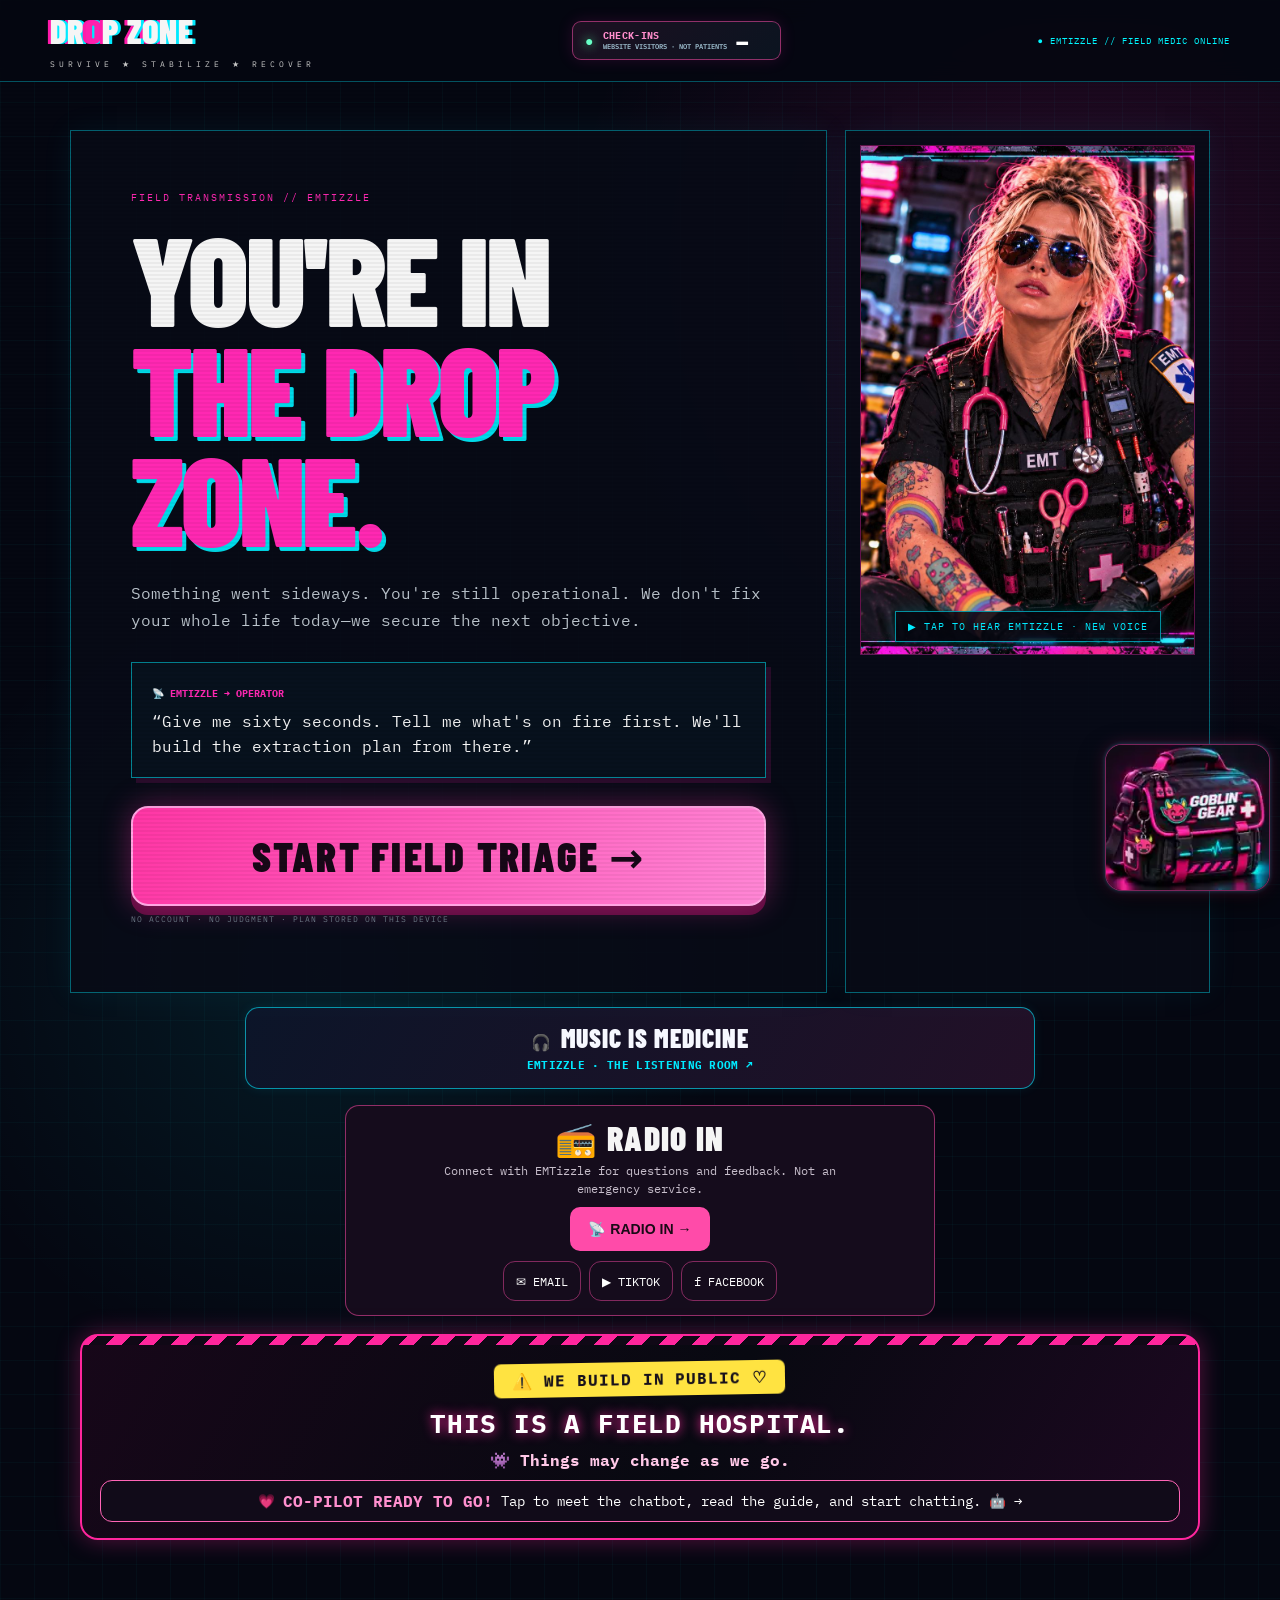
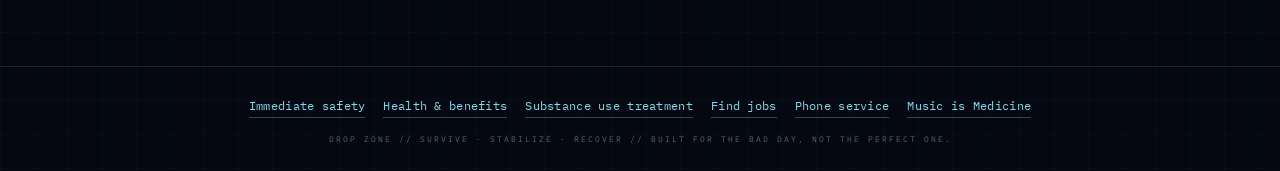
==== index.html @ 6838b9b0 "Add direct substance use treatment path to Field Triage and footer" ====
<!doctype html><html lang="en"><head><meta charset="UTF-8"><meta name="viewport" content="width=device-width,initial-scale=1"><meta name="theme-color" content="#050711"><link rel="canonical" href="https://emtizzleai.github.io/drop-zone/"><meta name="description" content="Drop Zone by EMTizzle AI — free field triage and practical help for safety, shelter, food, jobs, phone service, and recovery. Start with one next step."><title>DROP ZONE // EMTizzle AI — Free Field Triage & Resource Guide</title><meta property="og:type" content="website"><meta property="og:title" content="Drop Zone // EMTizzle AI"><meta property="og:description" content="Survive. Stabilize. Recover. Free field triage and practical tools for real-life needs."><meta property="og:url" content="https://emtizzleai.github.io/drop-zone/"><meta property="og:image" content="https://emtizzleai.github.io/drop-zone/emtizzle-home.jpg"><meta name="twitter:card" content="summary_large_image"><link rel="stylesheet" href="style.css?v=goblin-gear-3d-20261109"><link rel="stylesheet" href="scene.css?v=scene-actions-20261109"><link rel="stylesheet" href="coach.css?v=homepage-coach-guide-20261107"><style>.amb-box{margin:18px 0;padding:16px;border:2px solid #ff6a9c;border-radius:20px;background:#36152a}.amb-box button{width:100%;border:0;border-radius:15px;padding:16px;background:#ff4ba9;color:#250c1b;font:900 1.35rem system-ui;cursor:pointer}.amb-box .amb-emoji{display:block;font-size:3rem}.amb-box small{display:block;font-size:.75rem}.amb-box p{font-size:.85rem}.amb-dialog{width:min(94vw,500px);border:2px solid #ff4ba9;border-radius:20px;padding:24px;background:#170e20;color:#fff}.amb-dialog::backdrop{background:#000c}.amb-dialog a{display:block;background:#ff4ba9;color:#210a17;padding:18px;text-align:center;border-radius:14px;font-weight:900;text-decoration:none;font-size:1.25rem;margin:15px 0}.amb-dialog button{background:#33213d;color:white;border:1px solid #8c6687;border-radius:12px;padding:12px;margin:5px;cursor:pointer}.amb-big{font-size:4rem;text-align:center}.home-contact{margin:22px auto;padding:20px;border:1px solid #ff4ba988;border-radius:18px;background:#1d1025;text-align:center}.home-contact button{background:#ff4ba9;color:#190a16;border:0;border-radius:12px;padding:14px 24px;font-weight:900;cursor:pointer}.home-social{display:flex;gap:10px;justify-content:center;flex-wrap:wrap;margin-top:14px}.home-social a{color:#fff;border:1px solid #ff4ba977;border-radius:12px;padding:10px;text-decoration:none}</style><style>.build-banner{position:relative;max-width:1120px;margin:18px auto 26px;padding:16px 18px;text-align:center;border:2px solid #ff269d;border-radius:18px;background:repeating-linear-gradient(135deg,#ff269d 0 11px,#100816 11px 23px) top/100% 9px no-repeat,linear-gradient(120deg,#170719,#080911 55%,#1d0821);box-shadow:0 0 24px #ff269d55;color:#fff;overflow:hidden}.build-banner-warning{display:inline-block;background:#ffe341;color:#16101b;padding:7px 18px;border-radius:7px;font-weight:950;letter-spacing:.06em;transform:rotate(-1deg);margin:10px 0}.build-banner>strong{display:block;font-size:clamp(1rem,3.5vw,1.65rem);letter-spacing:.03em;text-shadow:0 0 12px #ff269d}.build-banner>p{margin:10px 0;color:#ffc8e7;font-weight:700}.build-banner-ready{display:flex;gap:8px;align-items:center;justify-content:center;flex-wrap:wrap;border:1px solid #ff65b6;border-radius:12px;padding:10px;background:#110b19}.build-banner-ready b{color:#ff8fce}.build-banner-ready span{font-size:.85rem;color:#fff}.build-banner-ready{width:100%;color:#fff;font:inherit;cursor:pointer;transition:background .2s ease,box-shadow .2s ease}.build-banner-ready:hover{background:#23122a;box-shadow:0 0 18px #ff28b23b}.build-banner-ready:focus-visible{outline:3px solid #00eaff;outline-offset:4px}@media(max-width:600px){.build-banner{margin:10px 12px 20px;padding:13px 10px}.build-banner-ready{flex-direction:column}}</style><style>
/* Frontline hierarchy: make START FIELD TRIAGE primary; keep RADIO IN secondary. */
#home .triage-launch{
 display:block;width:100%;min-height:100px;padding:24px 26px;
 background:linear-gradient(110deg,#ff36a5 0%,#ff62c0 57%,#ff86d5 100%);
 color:#180817;border:2px solid #ffa5e2;border-radius:17px;
 box-shadow:0 0 30px #ff32a95c,0 9px 0 #580b3b;
 font:900 clamp(1.8rem,4vw,2.55rem)/1.1 'Barlow Condensed',system-ui,sans-serif;
 letter-spacing:.055em;text-align:center;cursor:pointer;
}
#home .triage-launch:hover{background:#ff8ed7;color:#180817;box-shadow:0 0 37px #ff32a98a,0 9px 0 #580b3b}
#home .triage-launch:focus-visible{outline:3px solid #00eaff;outline-offset:4px}
#home .home-contact{
 width:min(100%,590px);margin:16px auto;padding:14px 18px;
 border-radius:14px;background:#150c1c;box-shadow:none;
}
#home .home-contact h2{
 font:900 clamp(1.55rem,3.5vw,2.1rem)/1.05 'Barlow Condensed',system-ui,sans-serif;
 letter-spacing:.04em;margin:0 0 7px;
}
#home .home-contact p{font-size:.78rem;line-height:1.4;margin:4px auto 10px;max-width:430px;color:#c7becb}
#home .home-contact button{min-height:44px;padding:9px 18px;border-radius:10px;font-size:.88rem}
#home .home-social{gap:8px;margin-top:10px}
#home .home-social a{display:inline-flex;align-items:center;justify-content:center;min-height:40px;padding:7px 12px;font-size:.72rem}
@media(max-width:600px){
 #home .triage-launch{min-height:94px;padding:22px 12px;font-size:clamp(1.8rem,7vw,2.4rem)}
 #home .home-contact{padding:12px;margin:13px auto}
 #home .home-contact h2{font-size:1.8rem}
 #home .home-social a{padding:7px 9px;font-size:.68rem}
}
</style><style>
/* Secondary emergency action at bottom of operator status (third screen).
   Compact but accessible; alert animation disabled for reduced motion. */
#status .triage-emergency{max-width:445px;margin:30px 0 8px auto;padding:12px 13px;border:1px solid #f2688980;border-radius:13px;background:linear-gradient(130deg,#23111e,#0b1321);box-shadow:0 0 13px #ff456916}
#status .triage-ambulance{display:flex;align-items:center;gap:11px;width:100%;min-height:64px;padding:11px 13px;border:1px solid #f8709a88;border-radius:10px;background:#180b16;color:white;text-align:left;cursor:pointer}
#status .triage-ambulance:hover{border-color:#ff7d9c;background:#321522}
#status .triage-ambulance:focus-visible{outline:3px solid #00eaff;outline-offset:4px}
#status .triage-ambulance-icon{font-size:2.3rem;line-height:1;flex:0 0 auto}
#status .triage-ambulance-copy{flex:1;min-width:0}
#status .triage-ambulance-copy strong{display:block;font:900 1.35rem/1 'Barlow Condensed',system-ui,sans-serif;letter-spacing:.03em}
#status .triage-ambulance-copy small{display:block;margin-top:6px;color:#ffb4cb;font:600 .63rem/1.25 'IBM Plex Mono',monospace}
#status .triage-beacon{display:block;flex:0 0 auto;font-size:1.45rem;transform-origin:50% 65%;animation:triageBeaconSpin 2.4s ease-in-out infinite}
@keyframes triageBeaconSpin{0%,100%{transform:rotate(-13deg);filter:brightness(.65)}45%,55%{transform:rotate(13deg);filter:brightness(1.45) drop-shadow(0 0 7px #ff3155)}}
#status .triage-emergency p{margin:8px 3px 0;color:#b9bdc7;font-size:.64rem;line-height:1.5}
@media(max-width:620px){#status .triage-emergency{margin:26px auto 0;max-width:100%}}
@media(prefers-reduced-motion:reduce){#status .triage-beacon{animation:none}}
</style><style>
/* Listening room is an optional supporting resource, not a replacement for urgent triage. */
.music-entry{margin:14px auto;max-width:790px}
.music-entry a{display:block;padding:14px 20px;border:1px solid #00eaff99;border-radius:14px;background:linear-gradient(120deg,#0c1529,#221027);color:#f6f8ff;text-align:center;text-decoration:none;box-shadow:0 0 12px #00eaff15;transition:border-color .2s,background .2s}
.music-entry a:hover{border-color:#ff46ac;background:#281333}
.music-entry a:focus-visible{outline:3px solid #caff82;outline-offset:4px}
.music-entry strong{font:900 clamp(1.2rem,4vw,1.6rem) 'Barlow Condensed',system-ui,sans-serif;letter-spacing:.04em}
.music-entry small{display:block;color:#00eaff;font:700 .66rem/1.5 'IBM Plex Mono',monospace;letter-spacing:.03em;margin-top:5px}
@media(prefers-reduced-motion:reduce){.music-entry a{transition:none}}
</style><style>
/* Compact need selectors live alongside the existing status slider and mobility chips. */
#status .status-needs{margin:20px 0 18px;padding:14px 16px 12px;border:1px solid #244c58;border-radius:12px;background:#0a1420}
#status .status-needs .label{margin:0 0 12px}
#status .status-needs .chips button{min-height:46px}
#status .status-needs .chips button.on,#status .status-needs .chips button[aria-pressed="true"]{border-color:#ff48ad;color:#ff9bd6;background:#291227;box-shadow:0 0 14px #ff48ad3b}
#status .status-needs-note{margin:10px 0 0;color:#a4b5be;font-size:.72rem;line-height:1.5}
</style><style>
/* Field triage: one visual system per category. Priorities share pink outlines,
   direct resource shortcuts share cyan outlines. Transport is on Operator Status. */
#triage .priority{display:grid;grid-template-columns:repeat(3,minmax(0,1fr));gap:12px;margin:24px 0 28px}
#triage .priority button{
  display:flex;flex-direction:column;align-items:center;justify-content:center;
  min-width:0;min-height:152px;padding:19px 14px;
  border:2px solid #ff62b6;border-radius:16px;background:#100e1e;color:white;
  box-shadow:0 0 12px #ff38ad18;transition:background .2s,border-color .2s;
}
#triage .priority button:hover{background:#241328;border-color:#ff9ad4}
#triage .priority button>b{font:900 clamp(1.3rem,2.7vw,1.65rem)/1.1 'Barlow Condensed',system-ui,sans-serif;margin:11px 0 7px}
#triage .priority button>span{font-size:1.7rem}
#triage .priority button>small{font:700 .67rem/1.5 'IBM Plex Mono',monospace;color:#b9cbd5}
#triage .priority .red b{color:#ff859b}
#triage .priority .yellow b{color:#ffe18a}
#triage .priority .green b{color:#a0ffc3}
#triage .triage-section-label{
  margin:25px 0 14px;font:900 1.3rem/1.3 'Barlow Condensed',system-ui,sans-serif;
  color:#00eaff;letter-spacing:.08em;text-transform:uppercase;
}
#triage .triage-resources{display:grid;grid-template-columns:repeat(2,minmax(0,1fr));gap:12px}
#triage .triage-resource{
  display:flex;flex-direction:column;align-items:center;justify-content:center;
  width:100%;min-width:0;min-height:138px;margin:0;padding:17px 13px;
  border:2px solid #00eaff;border-radius:16px;background:linear-gradient(135deg,#081421,#171123);
  color:#f8faff;text-align:center;text-decoration:none;cursor:pointer;
  box-shadow:0 0 12px #00eaff18;transition:background .2s,border-color .2s;
}
#triage .triage-resource:hover{background:#13283a;border-color:#8cfaff}
#triage .triage-resource .resource-icon{font-size:1.75rem;line-height:1.4}
#triage .triage-resource strong{
  display:block;margin:9px 0 4px;font:900 clamp(1.3rem,3vw,1.65rem)/1.1 'Barlow Condensed',system-ui,sans-serif;
}
#triage .triage-resource small{
  display:block;max-width:100%;font:700 .67rem/1.5 'IBM Plex Mono',monospace;
  color:#78effc;overflow-wrap:anywhere;
}
#triage .priority button:focus-visible,#triage .triage-resource:focus-visible{
  outline:3px solid #caff82;outline-offset:4px;
}
@media(max-width:780px){
  #triage .priority{grid-template-columns:1fr;gap:11px}
  #triage .priority button{min-height:108px;padding:17px 14px}
  #triage .triage-resources{grid-template-columns:1fr;gap:11px}
  #triage .triage-resource{min-height:110px;padding:15px 13px}
}
@media(prefers-reduced-motion:reduce){
  #triage .priority button,#triage .triage-resource{transition:none}
}
</style><style>
/* Quiet, visible crawlable resource links below the main experience. */
.dz-footer-resources{display:flex;justify-content:center;flex-wrap:wrap;gap:8px 18px;margin:0 auto 16px;max-width:850px;font-size:.72rem;letter-spacing:.025em}
.dz-footer-resources a{color:#81dce9;text-decoration:none;border-bottom:1px solid #81dce94d;padding:4px 0}
.dz-footer-resources a:hover{color:#ffc1e7;border-color:#ff5eb5}
.dz-footer-resources a:focus-visible{outline:2px solid #ff8bcc;outline-offset:3px}
</style></head><body><header><div class="brand"><b>DR<span>O</span>P ZONE</b><small>SURVIVE ★ STABILIZE ★ RECOVER</small></div><div class="dz-patient-ticker" id="dzPatientTicker" aria-label="Website visitor check-ins, not actual medical patients" title="Approximate unique browsers visiting Drop Zone since November 7, 2026. This is website traffic, not medical patient information."><span class="dz-patient-ticker-dot" aria-hidden="true">●</span><span class="dz-patient-ticker-caption">CHECK-INS <small>WEBSITE VISITORS · NOT PATIENTS</small></span><output id="dzPatientCount" aria-live="polite">—</output></div><div class="signal">● EMTIZZLE // FIELD MEDIC ONLINE</div></header><div id="scenePopup" class="scene-popup hidden" role="dialog" aria-modal="true" aria-label="EMTizzle on scene">
  <div class="scene-static"></div>
  <div class="scene-media">
    <img src="emtizzle-on-scene.jpg" alt="EMTizzle on scene. Choose Give Me a Mission for guided field triage or Surprise Me for one gentle next step.">
    <button class="scene-hotspot scene-action-mission" type="button" onclick="startSceneTriage()" aria-label="Give me a mission: start Field Triage" title="Start Field Triage"></button>
    <button class="scene-hotspot scene-action-surprise" type="button" onclick="openSceneSurprise()" aria-label="Surprise me: get a small optional mission" title="Get a small mission"></button>
    <button class="scene-close" type="button" onclick="closeScene()" aria-label="Close EMTizzle on scene" title="Close"></button>
  </div>
  <div class="scene-mobile-actions">
    <button type="button" onclick="startSceneTriage()">💗 GIVE ME A MISSION →</button>
    <button type="button" onclick="openSceneSurprise()">🎲 SURPRISE ME →</button>
  </div>
  <div class="scene-scan"></div>
</div>
<dialog id="sceneMissionDialog" class="scene-mission-dialog" aria-labelledby="sceneMissionTitle">
  <button class="scene-mission-close" type="button" onclick="closeSceneMission()" aria-label="Close surprise mission">×</button>
  <p class="scene-mission-kicker">📡 EMTIZZLE // ONE SMALL FIELD MISSION</p>
  <h2 id="sceneMissionTitle">ONE NEXT MOVE. YOU'VE GOT THIS.</h2>
  <p id="sceneMissionText" class="scene-mission-text" role="status" aria-live="polite"></p>
  <div class="scene-mission-buttons">
    <button type="button" onclick="rollSceneMission()">🎲 ANOTHER</button>
    <button type="button" onclick="startSceneTriage()">🚑 BUILD MY FIELD PLAN →</button>
  </div>
  <p class="scene-mission-note">These are optional little resets, not medical advice. For urgent help, start Field Triage.</p>
</dialog><main><section id="home"><div class="hero"><div class="console"><p class="tag">FIELD TRANSMISSION // EMTIZZLE</p><h1 class="drop-trigger" onclick="openScene()" title="EMTizzle on scene">YOU'RE IN<br><i>THE DROP ZONE.</i></h1><p class="lead">Something went sideways. You're still operational. We don't fix your whole life today—we secure the next objective.</p><aside><b>📡 EMTIZZLE → OPERATOR</b><p>“Give me sixty seconds. Tell me what's on fire first. We'll build the extraction plan from there.”</p></aside><button class="go triage-launch" onclick="show('triage')">START FIELD TRIAGE →</button><p class="micro">NO ACCOUNT · NO JUDGMENT · PLAN STORED ON THIS DEVICE</p></div><div class="mediccard"><div class="portrait"><img src="emtizzle-home.jpg" alt="EMTizzle field medic" style="width:100%;height:100%;object-fit:cover;object-position:center;display:block;border-radius:inherit"><button type="button" class="portrait-tap" onclick="emtizzleGreeting()" aria-label="Hear EMTizzle welcome you"><span>▶ TAP TO HEAR EMTIZZLE · NEW VOICE</span></button></div><p id="emtizzleGreetingCaption" class="voice-caption" role="status" aria-live="polite" hidden></p></div></div><div class="music-entry"><a href="music.html" aria-label="Music is Medicine, EMTizzle listening room"><span aria-hidden="true">🎧</span> <strong>MUSIC IS MEDICINE</strong> <small>EMTIZZLE · THE LISTENING ROOM ↗</small></a></div><div class="home-contact"><h2>📻 RADIO IN</h2><p>Connect with EMTizzle for questions and feedback. Not an emergency service.</p><button type="button" onclick="medic()">📡 RADIO IN →</button><div class="home-social"><a href="mailto:emtizzle@proton.me">✉ EMAIL</a><a href="https://www.tiktok.com/@emtizzle" target="_blank" rel="noopener noreferrer">▶ TIKTOK</a><a href="https://www.facebook.com/share/1cUGsjaLsc/" target="_blank" rel="noopener noreferrer" aria-label="Glitchbot Magazine HQ on Facebook">f FACEBOOK</a></div></div><div class="build-banner" role="note" aria-label="Drop Zone live build notice"><div class="build-banner-warning">⚠️ WE BUILD IN PUBLIC ♡</div><strong>THIS IS A FIELD HOSPITAL.</strong><p>👾 Things may change as we go.</p><button id="dzCoachReady" class="build-banner-ready" type="button" aria-haspopup="dialog" aria-controls="dzLlmWelcome" aria-label="Meet the co-pilot and learn how to chat"><span aria-hidden="true">💗</span><b>CO-PILOT READY TO GO!</b><span>Tap to meet the chatbot, read the guide, and start chatting. 🤖 →</span></button></div></section><section id="triage" class="hidden">
  <button class="back" onclick="show('home')">← HOME</button>
  <p class="tag">TRIAGE // WHAT DO YOU NEED RIGHT NOW?</p>
  <h2>PICK THE FIRST FIRE.</h2>
  <div class="priority" aria-label="Main triage paths">
    <button class="red" type="button" onclick="window.location.href='safety.html'">
      <span aria-hidden="true">⚠</span><b>I'M NOT SAFE</b><small>IMMEDIATE HELP</small>
    </button>
    <button class="yellow" type="button" onclick="window.location.href='stabilization.html'">
      <span aria-hidden="true">✚</span><b>I NEED STABILIZATION</b><small>HEALTH / BENEFITS / FOOD / CARE</small>
    </button>
    <button class="green" type="button" onclick="pick('money')">
      <span aria-hidden="true">⌂</span><b>I WANT RECOVERY</b><small>HOUSING / INCOME</small>
    </button>
  </div>
  <h3 class="triage-section-label">OR GO STRAIGHT TO A RESOURCE</h3>
  <div class="triage-resources" aria-label="Direct help and resources">
    <button class="triage-resource" type="button" onclick="window.location.href='job-goblin.html?v=87779f8'" aria-label="I need a job. Open Job Goblin">
      <span class="resource-icon" aria-hidden="true">👹💼</span><strong>I NEED A JOB</strong><small>JOB GOBLIN · OPPORTUNITY RADAR ↗</small>
    </button>
    <button class="triage-resource" type="button" onclick="openHousingHelp()">
      <span class="resource-icon" aria-hidden="true">🏠</span><strong>HELP, I'M HOMELESS</strong><small>SHOWERS · LAUNDRY · HOUSING HELP ↗</small>
    </button>
    <button class="triage-resource" type="button" onclick="window.location.href='phone.html'" aria-label="I need a phone. Open free or low-cost phone service guide">
      <span class="resource-icon" aria-hidden="true">📱</span><strong>I NEED A PHONE</strong><small>FREE OR LOW-COST SERVICE · LIFELINE ↗</small>
    </button>
    <a class="triage-resource" href="substance-use.html" aria-label="I need substance use treatment or services: methadone, outpatient, detox, or addiction care">
      <span class="resource-icon" aria-hidden="true">💊</span><strong>I NEED TREATMENT</strong><small>SUBSTANCE USE · METHADONE · OUTPATIENT ↗</small>
    </a>
    <a class="triage-resource" href="music.html" aria-label="Music is Medicine. Open the EM Tizzles listening room">
      <span class="resource-icon" aria-hidden="true">🎧</span><strong>MUSIC IS MEDICINE</strong><small>EMTIZZLE · THE LISTENING ROOM ↗</small>
    </a>
  </div>
</section><section id="status" class="hidden"><button class="back" onclick="show('triage')">← CHANGE SITUATION</button><p class="tag">OPERATOR STATUS // BUILD THE PICTURE</p><h2>WHAT DO WE HAVE?</h2><label>CASH RUNWAY <strong>$<output id="cashOut">0</output></strong><input id="cash" type="range" min="0" max="1000" step="10" value="0" oninput="cashOut.value=value"></label><div class="status-needs" aria-label="Select immediate needs">
  <p class="label">WHAT NEEDS ATTENTION FIRST?</p>
  <div class="chips">
    <button type="button" data-status-need="sleep" aria-pressed="false" onclick="setStatusNeed('sleep')">🌙 SHELTER TONIGHT</button>
    <button type="button" data-status-need="food" aria-pressed="false" onclick="setStatusNeed('food')">🥫 FOOD + ESSENTIALS</button>
  </div>
  <p class="status-needs-note">Choose one to focus your mission plan. Car and bike are already covered in Mobility below.</p>
</div><p class="label">MOBILITY</p><div class="chips"><button onclick="toggle(this);if(this.classList.contains('on'))setStatusNeed('car')" aria-label="Car mobility; selecting also focuses the mission plan on car mode">🚗 CAR</button><button onclick="toggle(this);if(this.classList.contains('on'))setStatusNeed('bike')" aria-label="Bike mobility; selecting also focuses the mission plan on bike mode">🚲 BIKE</button><button onclick="toggle(this)">🚌 TRANSIT</button><button onclick="toggle(this)">🥾 ON FOOT</button></div><p class="status-needs-note">Choosing CAR or BIKE can also focus your mission plan on protecting that transportation.</p><p class="label">PROTECT THIS INFRASTRUCTURE</p><div class="chips"><button onclick="toggle(this)">🐾 PETS</button><button onclick="toggle(this)">👶 KIDS</button><button onclick="toggle(this)">💊 MEDICATION</button><button onclick="toggle(this)">📱 PHONE POWER</button></div><button class="manifestlink" onclick="show('manifest');renderGear()">▣ OPEN GEAR MANIFEST →</button><button class="go" onclick="build()">GENERATE MISSIONS →</button><div class="triage-emergency" aria-label="Emergency medical services">
  <button type="button" class="triage-ambulance" onclick="openAmbulance()" aria-haspopup="dialog" aria-controls="ambDialog" aria-label="Call an ambulance: open U.S. 911 information">
    <span class="triage-ambulance-icon" aria-hidden="true">🚑</span>
    <span class="triage-ambulance-copy"><strong>CALL AN AMBULANCE</strong><small>MEDICAL EMERGENCY · U.S. 911</small></span>
    <span class="triage-beacon" aria-hidden="true">🚨</span>
  </button>
  <p>Emergency? Open the 911 call option. Drop Zone cannot dispatch EMS.</p>
</div></section><section id="manifest" class="hidden"><button class="back" onclick="show('status')">← OPERATOR STATUS</button><p class="tag">GEAR MANIFEST // KNOW WHAT YOU HAVE</p><h2>YOUR STUFF IS INFRASTRUCTURE.</h2><p class="lead">Keep a simple record of what you already have, where it is, and what needs attention. Stored only on this device.</p><div class="gearform"><select id="gearCat"><option>ESSENTIALS</option><option>MOBILITY</option><option>WORK / TECH</option><option>PERSONAL</option></select><input id="gearName" placeholder="ITEM — e.g. laptop, ID, sleeping bag"><select id="gearState"><option>WITH ME</option><option>STORED</option><option>MISSING</option><option>NEED</option></select><input id="gearLoc" placeholder="LOCATION / NOTE — optional"><button onclick="addGear()">+ ADD TO MANIFEST</button></div><div id="gearList"></div><button class="back wide" onclick="show('status')">← BACK TO STATUS</button></section><section id="missions" class="hidden"><div class="missionhead"><div><p class="tag">LIVE FIELD PLAN // OPERATOR ACTIVE</p><h2>STABILIZE THE ZONE.</h2></div><button class="callmedic" onclick="medic()">✚ CALL THE MEDIC ›</button></div><div class="statusbar"><div><small>OPERATOR STATUS</small><b id="state">CRISIS → STABILIZING</b></div><div><small>CASH RUNWAY</small><b id="cashStat">$0</b></div><div><small>SIGNAL</small><b>LIVE ●</b></div></div><aside id="tx"><b>📡 EMTIZZLE → OPERATOR</b><p>First mission only. Finish it. Then we move.</p></aside><div id="list"></div><blockquote><span>FIELD NOTE // SOMEONE MADE IT OUT</span><p>“I only needed a safe plan for Tuesday. Once Tuesday stopped being an emergency, I could work on Wednesday.”</p><b>— ANONYMOUS OPERATOR</b></blockquote><button class="back wide" onclick="show('triage')">SITUATION CHANGED? RE-TRIAGE</button></section></main><dialog id="housingHelpDialog" class="housing-dialog" aria-labelledby="housingHelpTitle"><button class="housing-close" type="button" onclick="this.closest('dialog').close()" aria-label="Close">✕</button><p class="housing-kicker">📡 FIELD TRANSMISSION // EMTIZZLE</p><h2 id="housingHelpTitle">🏠 HELP, I'M HOMELESS.</h2><p class="housing-story"><strong>I've been there.</strong> I've experienced housing insecurity myself. I know how exhausting it can be to find a safe place to sleep, a shower, clean clothes, and the energy to keep going. I'm an EMT, and I built this guide because finding basic help shouldn't require navigating a hundred websites. You deserve practical options, without judgment. <em>— EMTizzle</em></p><p>START HERE // Pick one need. You don't have to solve everything today.</p><div class="housing-actions"><a href="tel:211">📞 CALL 211</a><a href="https://www.211.org/" target="_blank" rel="noopener noreferrer">🌎 FIND HELP IN YOUR AREA ↗</a></div><h3>🚿 SHOWERS + 🧺 LAUNDRY // FREMONT & BAY AREA</h3><p class="housing-small">Starter guide for Fremont and Alameda County, not an automatic location search. Hours and eligibility may change. Call before traveling.</p><div class="housing-resource"><b>🚿 BACS South County Wellness Center</b><p>40963 Grimmer Blvd, Fremont. Showers, meals, clothing, and housing support. City lists Mon–Fri 9 AM–3 PM.</p><a href="tel:5106577425">CALL 510-657-7425</a> · <a href="https://www.fremont.gov/residents/homeless-response/homeless-services" target="_blank" rel="noopener noreferrer">CITY INFO ↗</a></div><div class="housing-resource"><b>🚿 Centerville community showers</b><p>4360 Central Ave, Fremont. Tuesday and Thursday afternoon showers. Confirm sign-up time.</p><a href="tel:5105742222">CALL FREMONT 510-574-2222</a> · <a href="https://www.fremont.gov/residents/homeless-response/homeless-services/community-drop-in-services" target="_blank" rel="noopener noreferrer">SCHEDULE ↗</a></div><div class="housing-resource"><b>🚿🧺 Hayward homeless resource program</b><p>First Presbyterian Church program. Showers and laundry listed Mon/Wed/Fri 10 AM–3 PM. Call for location and access.</p><a href="tel:5106344750">CALL 510-634-4750</a> · <a href="https://211alamedacounty.org/resources/homeless-services-68289181/" target="_blank" rel="noopener noreferrer">DETAILS ↗</a></div><div class="housing-resource"><b>🚿🧺 San Leandro Drop-In Center</b><p>555 Lewelling Blvd, San Leandro. Showers and laundry listed Tue–Thu 9:30 AM–2 PM.</p><a href="tel:5107222555">CALL 510-722-2555</a> · <a href="https://alcosafeparking.com/resources" target="_blank" rel="noopener noreferrer">DETAILS ↗</a></div><div class="housing-resource"><b>🏠 Fremont housing help & mobile hygiene schedules</b><p>Housing assessments, referrals, community drop-in services and current shower/laundry schedules.</p><a href="tel:5105742222">CALL 510-574-2222</a> · <a href="https://www.fremont.gov/residents/homeless-response/homeless-services/community-drop-in-services" target="_blank" rel="noopener noreferrer">CITY GUIDE ↗</a></div><h3>📍 SANTA CLARA COUNTY // FIELD GUIDE</h3><p class="housing-story"><strong>EMTizzle's field note:</strong> Santa Clara County can be difficult to navigate when you're unhoused. I've experienced those barriers personally. These are practical leads, not promises of a bed or service. Please check the schedule before spending money on transportation.</p><div class="housing-resource"><b>🚿🧺 City of Santa Clara — Dignity on Wheels</b><p>Central Park Softball Fields, Hayward Drive, Santa Clara. Free showers and laundry Wednesdays, 9 AM–1:30 PM (city's 2026 schedule).</p><a href="tel:4086152490">CALL 408-615-2490</a> · <a href="https://www.santaclaraca.gov/our-city/departments-a-f/community-development/housing-community-services-division/homeless-prevention-and-assistance" target="_blank" rel="noopener noreferrer">CITY SOURCE ↗</a></div><div class="housing-resource"><b>🚿🧺 San Jose — Dignity on Wheels</b><p>Roosevelt Community Center, 901 E Santa Clara St: Mondays 6–10 PM. Northside Community Center, 488 N 6th St: Fridays 8 AM–12:30 PM. Confirm mobile service before travel.</p><a href="https://www.fdcsj.org/services" target="_blank" rel="noopener noreferrer">PROGRAM DETAILS ↗</a></div><div class="housing-resource"><b>🚿🧺 Mountain View — Hope's Corner</b><p>748 Mercy St. Shower and laundry appointments; sign up during meal distribution. Listed Mon/Wed/Sat, but confirm service times.</p><a href="https://www.losaltosca.gov/777/Local-Services-for-the-Unhoused" target="_blank" rel="noopener noreferrer">CITY RESOURCE GUIDE ↗</a></div><div class="housing-resource"><b>🚿🧺 Palo Alto — LifeMoves Opportunity Center</b><p>33 Encina Ave. Meals, showers, laundry and housing navigation. Call to check hours.</p><a href="tel:6508538672">CALL 650-853-8672</a> · <a href="https://lifemoves.org/get-help/" target="_blank" rel="noopener noreferrer">PROGRAM DETAILS ↗</a></div><div class="housing-resource"><b>🏠 Countywide shelter referral</b><p>Here4You: 408-385-2400, daily 9 AM–7 PM. Many shelters require referral; calling does not guarantee a bed.</p><a href="tel:4083852400">CALL HERE4YOU</a> · <a href="https://www.sanjoseca.gov/your-government/departments-offices/housing/resource-library/homeless-services-guide" target="_blank" rel="noopener noreferrer">SAN JOSE SERVICES GUIDE ↗</a></div><div class="housing-resource"><b>🧴 FOOD, HYGIENE & HOUSING NAVIGATION</b><p>San Jose's service guide lists meal programs, hygiene access, safe parking and employment services. Check categories and intake rules before visiting.</p><a href="https://www.sanjoseca.gov/your-government/departments-offices/housing/resource-library/homeless-services-guide" target="_blank" rel="noopener noreferrer">OPEN CITY GUIDE ↗</a></div><div class="housing-resource"><b>🧺 TUESDAY SOCIAL SERVICES + WEEKEND RESOURCE EVENTS — COMMUNITY TIP</b><p>EMTizzle reports Tuesday showers and laundry at a social services location, plus some alternating-weekend food, haircuts and hygiene distributions, and a paid work activity. Exact site, schedule, eligibility and work sign-up are NOT YET VERIFIED. Please do not travel based on this tip alone. We are working to confirm details.</p></div><p class="housing-small">If you are in immediate danger, call emergency services. This guide cannot reserve a bed or confirm same-day availability.</p><button class="housing-done" type="button" onclick="this.closest('dialog').close()">← BACK TO DROP ZONE</button></dialog><script>function openHousingHelp(){document.getElementById('housingHelpDialog').showModal()}</script><dialog id="ambDialog" class="amb-dialog" aria-labelledby="ambTitle"><div class="amb-big" aria-hidden="true">🚑🚨</div><h2 id="ambTitle">CALL THE AMBULANCE</h2><p><b>In the U.S., call 911 and ask for EMS.</b> Tell the dispatcher your location and what happened. Follow their instructions.</p><a href="tel:911">📞 CALL 911 · ASK FOR EMS</a><p>Emergency responders can dispatch help. Arrival times vary. Drop Zone cannot send an ambulance itself.</p><button type="button" onclick="playAmbSiren()">🔊 PLAY SIREN</button><button type="button" onclick="document.getElementById('ambDialog').close()">✕ CLOSE</button><p><small>The 911 button opens your phone dialer; you must place the call. Outside the U.S., use your local emergency number.</small></p></dialog><dialog id="medicContact" class="medic-contact" aria-labelledby="medicContactTitle" aria-describedby="medicContactNote"><button type="button" class="medic-contact-close" onclick="closeMedicContact()" aria-label="Close contact options">×</button><p class="tag">✚ EMTIZZLE // FIELD TRANSMISSION</p><h2 id="medicContactTitle">RADIO IN.</h2><p id="medicContactNote">Want to reach EMTizzle? Send an email or visit her TikTok. These are not live emergency services or guaranteed immediate replies. If you're in immediate danger, contact local emergency services.</p><div class="medic-contact-actions"><a class="medic-contact-primary" href="mailto:emtizzle@proton.me?subject=DROP%20ZONE%20%2F%2F%20FIELD%20TRANSMISSION&body=Hey%20EMTizzle%2C%0A%0AI'm%20reaching%20out%20from%20Drop%20Zone.%0A%0A">✉ SEND EMAIL →</a><a href="https://www.tiktok.com/@emtizzle" target="_blank" rel="noopener noreferrer">▶ EMTIZZLE ON TIKTOK ↗</a></div><p class="medic-contact-foot">The email button opens your mail app with a draft. Nothing is sent until you press Send. Avoid sharing sensitive information you don't want emailed.</p><p class="medic-contact-email">EMAIL // emtizzle@proton.me</p></dialog><div id="goblinMedbag" class="goblin-medbag" aria-label="Goblin Gear: Job Goblin and Pantry Goblin">
<a id="jobGoblinLink" inert aria-hidden="true" class="job-goblin" href="./job-goblin.html" aria-label="Open Job Goblin employment finder" title="Job Goblin is hiding in the medic bag!"><span class="job-goblin-body" aria-hidden="true">👹<span class="job-goblin-briefcase">💼</span></span><span class="job-goblin-label">JOB GOBLIN ↗</span></a>
<a id="pantryGoblinLink" inert aria-hidden="true" class="pantry-goblin" href="https://pantry-goblin.vercel.app/" target="_blank" rel="noopener noreferrer" aria-label="Open Pantry Goblin food finder in a new tab" title="Pantry Goblin is hiding in the medic bag!"><span class="goblin-body" aria-hidden="true">👹<span class="goblin-beans">🥫</span></span><span class="goblin-label">PANTRY GOBLIN ↗</span></a>
<button id="goBagToggle" class="goblin-medbag-toggle" type="button" aria-expanded="false" aria-controls="jobGoblinLink pantryGoblinLink" aria-label="Open Goblin Gear" title="Goblin Gear: tap to reveal Job Goblin and Pantry Goblin">
<img class="goblin-gear-art" src="./goblin-gear-icon.svg" alt="" width="180" height="160" decoding="async">
</button></div><script>
(function () {
  const bag = document.getElementById('goblinMedbag');
  const toggle = document.getElementById('goBagToggle');
  if (!bag || !toggle) return;
  const tools = ['jobGoblinLink', 'pantryGoblinLink']
    .map(id => document.getElementById(id)).filter(Boolean);
  const label = toggle.querySelector('.medbag-tool-cta');
  function setOpen(open) {
    bag.classList.toggle('is-open', open);
    toggle.setAttribute('aria-expanded', String(open));
    toggle.setAttribute('aria-label', open ? 'Close Goblin Gear' : 'Open Goblin Gear');
    if (label) label.textContent = open ? 'CLOSE TOOLS ✕' : 'CLICK ME FOR TOOLS';
    for (const tool of tools) {
      tool.inert = !open;
      tool.setAttribute('aria-hidden', String(!open));
    }
  }
  setOpen(false);
  toggle.addEventListener('click', () => setOpen(!bag.classList.contains('is-open')));
  document.addEventListener('pointerdown', event => {
    if (bag.classList.contains('is-open') && !bag.contains(event.target)) setOpen(false);
  });
  document.addEventListener('keydown', event => {
    if (event.key === 'Escape' && bag.classList.contains('is-open')) {
      setOpen(false);
      toggle.focus();
    }
  });
  for (const tool of tools) tool.addEventListener('click', () => setOpen(false));
})();
</script><footer>
<nav class="dz-footer-resources" aria-label="Drop Zone resource guides">
<a href="safety.html">Immediate safety</a>
<a href="stabilization.html">Health &amp; benefits</a> <a href="substance-use.html">Substance use treatment</a>
<a href="job-goblin.html">Find jobs</a>
<a href="phone.html">Phone service</a>
<a href="music.html">Music is Medicine</a>
</nav>
<div>DROP ZONE // SURVIVE · STABILIZE · RECOVER // BUILT FOR THE BAD DAY, NOT THE PERFECT ONE.</div>
</footer><button id="dzCoachLaunch" class="dz-coach-launch" type="button" hidden aria-controls="dzCoachPanel" aria-expanded="false" aria-label="Talk to EMTizzle’s co-pilot for encouragement"><span class="dz-coach-icon" aria-hidden="true">🤖</span><span>💗 TALK TO CO-PILOT ↗</span></button>
<dialog id="dzLlmWelcome" aria-labelledby="dzLlmWelcomeTitle" style="width:min(92vw,480px);max-height:85vh;overflow:auto;border:2px solid #ff4ba9;border-radius:22px;padding:24px;background:#170e20;color:#fff;box-shadow:0 20px 80px #000b;font:inherit"><h2 id="dzLlmWelcomeTitle" style="color:#ff87c6;margin:0 0 12px">🤖 A NOTE FROM EMTIZZLE AI</h2><p style="line-height:1.65">Welcome to the world of large language models! Meet your co-pilot: think of her like a clever, slightly chaotic, 25-year-old toy robot. She's fun to talk to and can help you think things through—but she's not infallible.</p><p style="line-height:1.65"><strong>HOW TO CHAT:</strong> Tap a suggested prompt or type your own message, then press SEND. Give her context, ask clear questions, and ask follow-up questions. Double-check important answers with reliable sources. If she sounds certain about something she doesn't know, she may be making it up.</p><p style="line-height:1.65"><strong>MODE CHECK:</strong> The chat clearly labels whether live AI is connected or you are receiving prewritten offline encouragement. Offline mode is not a live language model.</p><p style="line-height:1.65">Use her for ideas, encouragement, and next steps—not as your only source for medical, legal, financial, or emergency decisions. And please don't share sensitive personal information.</p><p style="line-height:1.65">Questions about AI? Hit me up through my website or social. 💗<br><strong>— EMTizzle AI</strong></p><div style="display:flex;flex-wrap:wrap;gap:10px;margin-top:18px"><button type="button" id="dzLlmGotIt" style="flex:1;background:#ff4ba9;color:#190a16;border:0;border-radius:12px;padding:14px;font-weight:900;cursor:pointer">OPEN CO-PILOT CHAT →</button><a href="https://www.facebook.com/share/1cUGsjaLsc/" target="_blank" rel="noopener noreferrer" style="color:#ffb3db;padding:13px" aria-label="Visit Glitchbot Magazine HQ on Facebook">FACEBOOK ↗</a></div></dialog>
<section id="dzCoachPanel" class="dz-coach-panel" role="dialog" aria-label="EMTizzle’s onboard co-pilot — encouragement chat" data-endpoint="" hidden>
  <header class="dz-coach-top"><div><strong>🤖 EMTIZZLE’S CO-PILOT</strong><small id="dzCoachMode" role="status">● OFFLINE ENCOURAGEMENT MODE</small></div><button id="dzCoachClose" type="button" aria-label="Close co-pilot chat">×</button></header>
  <p class="dz-coach-intro">ONBOARD SUPPORT SYSTEM // Need backup, operator? Ask for a pep talk, celebrate a win, or choose your next move.</p>
  <p id="dzCoachDiagnostic" class="dz-coach-diagnostic" role="status" aria-live="polite">🔎 Live model connection not verified yet. Offline encouragement is available.</p>
  <div id="dzCoachLog" class="dz-coach-log" aria-live="polite" aria-relevant="additions text"></div>
  <div class="dz-coach-chips"><button type="button" data-pep="Give me a quick pep talk.">⚡ PEP TALK</button><button type="button" data-pep="Help me celebrate a small win.">⭐ SMALL WIN</button><button type="button" data-pep="What's one tiny next step?">🎯 NEXT MOVE</button><button type="button" data-pep="Suggest two real songs to lift my mood and ask me about my music taste.">🎵 MUSIC</button><button type="button" data-pep="Help me try a gentle optional bit of movement today. Nothing intense or medical.">💃 MOVE</button></div>
  <form id="dzCoachForm" class="dz-coach-form"><input id="dzCoachInput" type="text" maxlength="700" autocomplete="off" aria-label="Message the onboard co-pilot" placeholder="Tell me what you need to hear…" required><button id="dzCoachSend" type="submit">SEND →</button></form>
  <div class="dz-coach-options"><label><input id="dzCoachAutoVoice" type="checkbox"> READ REPLIES ALOUD</label><button id="dzCoachClear" type="button">CLEAR CHAT</button></div>
  <p class="dz-coach-disclaimer"><b>ENCOURAGEMENT ONLY.</b> Not medical advice, a clinician, counseling or emergency help. If you're in immediate danger, call local emergency services (911 in the US); in the US call/text 988 for crisis support. Co-pilot speech uses your device's synthetic voice, not EMTizzle’s personal recording. Never share sensitive information here. When live chat is enabled, recent messages are processed by Cloudflare Workers AI under Cloudflare’s service policies. No chat text is saved by Drop Zone. Offline replies are prewritten. The site does not save conversations. Recent messages are sent to the model as context.</p>
</section><script>(function(){
  const modal=document.getElementById('dzLlmWelcome');
  const launch=document.getElementById('dzCoachLaunch');
  const banner=document.getElementById('dzCoachReady');
  const proceed=document.getElementById('dzLlmGotIt');
  if(!modal||!proceed)return;
  function openGuide(){if(!modal.open)modal.showModal();}
  // Homepage entry point: always offer the existing quick guide before opening chat.
  if(banner) banner.addEventListener('click',openGuide);
  // The floating launcher still shows the guide on a visitor's first use.
  if(launch) launch.addEventListener('click',()=>{
    try{if(sessionStorage.getItem('dz-llm-welcome-seen')==='yes')return;}catch(_){}
    setTimeout(openGuide,120);
  });
  proceed.addEventListener('click',()=>{
    modal.close();
    // Coach.js listens for this event and opens the real onboard chat panel.
    document.dispatchEvent(new Event('dropzone:open-copilot'));
  });
  modal.addEventListener('close',()=>{
    try{sessionStorage.setItem('dz-llm-welcome-seen','yes');}catch(_){}
  });
})();</script><script src="traffic.js?v=patient-checkins-20261107" defer></script><script src="app.js?v=scene-actions-20261109"></script><script src="copilot-config.js?v=cloudflare-migration-1"></script><script src="coach.js?v=cute-robot-restored-20261107" defer></script><script>let ambCtx;function playAmbSiren(){try{const A=window.AudioContext||window.webkitAudioContext;if(!A)return;ambCtx=ambCtx||new A();ambCtx.resume();const t=ambCtx.currentTime,o=ambCtx.createOscillator(),g=ambCtx.createGain();o.type='sine';o.frequency.setValueAtTime(500,t);o.frequency.linearRampToValueAtTime(760,t+.2);o.frequency.linearRampToValueAtTime(500,t+.4);o.frequency.linearRampToValueAtTime(760,t+.6);o.frequency.linearRampToValueAtTime(500,t+.8);g.gain.setValueAtTime(.001,t);g.gain.linearRampToValueAtTime(.045,t+.05);g.gain.setValueAtTime(.045,t+.7);g.gain.linearRampToValueAtTime(.001,t+.85);o.connect(g);g.connect(ambCtx.destination);o.start(t);o.stop(t+.85)}catch(e){}}function openAmbulance(){document.getElementById('ambDialog').showModal();playAmbSiren()}</script></body></html>
---- style.css ----
@import url('https://fonts.googleapis.com/css2?family=Barlow+Condensed:wght@600;800;900&family=IBM+Plex+Mono:wght@400;600&display=swap');*{box-sizing:border-box}html{scroll-behavior:smooth}body{margin:0;min-height:100vh;background:#050711;color:#f5f5f5;font-family:'IBM Plex Mono',monospace;background-image:radial-gradient(circle at 85% 15%,#ff18a322,transparent 28%),radial-gradient(circle at 25% 55%,#00eaff16,transparent 30%),linear-gradient(#00eaff08 1px,transparent 1px),linear-gradient(90deg,#00eaff08 1px,transparent 1px);background-size:auto,auto,34px 34px,34px 34px}body:before{content:"";position:fixed;inset:0;pointer-events:none;background:linear-gradient(transparent 50%,#0003 50%);background-size:100% 4px;opacity:.22}header{height:82px;padding:0 max(20px,calc((100vw - 1180px)/2));display:flex;align-items:center;justify-content:space-between;border-bottom:1px solid #00eaff55;background:#050711e8;backdrop-filter:blur(12px);position:sticky;top:0;z-index:9}.brand b{display:block;font:900 34px 'Barlow Condensed';letter-spacing:1px;text-shadow:3px 0 #00eaff,-3px 0 #ff19aa}.brand b span{color:#ff20ad}.brand small{font-size:8px;letter-spacing:4px;color:#c7c7c7}.signal{font-size:9px;color:#00f6ff;letter-spacing:1px}main{max-width:1180px;margin:auto;padding:48px 20px 100px}.hidden{display:none!important}.hero{display:grid;grid-template-columns:1.35fr .65fr;gap:18px}.console,.mediccard{border:1px solid #00eaff66;background:#070b16dd;box-shadow:0 0 30px #00d9ff10}.console{padding:clamp(25px,5vw,60px)}.tag{font-size:10px;color:#ff28b2;letter-spacing:2px;margin:0 0 18px}h1,h2,h3{font-family:'Barlow Condensed';text-transform:uppercase;line-height:.88;margin:0}h1{font-size:clamp(65px,10vw,125px);font-weight:900;letter-spacing:-3px}h1 i{font-style:normal;color:#ff28b2;text-shadow:4px 4px #00dbea}h2{font-size:clamp(52px,8vw,86px);font-weight:900;letter-spacing:-2px}.lead{max-width:660px;color:#bbc4cc;line-height:1.7;margin:28px 0}aside{border:1px solid #00eaff88;background:#07111d;padding:18px 20px;margin:28px 0;box-shadow:5px 5px #ff1dab22}aside b{font-size:10px;color:#ff28b2}aside p{line-height:1.55;margin:8px 0 0}.go,.callmedic{border:1px solid #ff28b2;background:#170916;color:#fff;padding:16px 22px;font:800 20px 'Barlow Condensed';letter-spacing:1px;box-shadow:0 0 20px #ff28b255,inset 0 0 18px #ff28b21c;cursor:pointer}.go:hover,.callmedic:hover{background:#ff28b2;color:#050711}.micro{font-size:8px;color:#697582;letter-spacing:1px}.mediccard{padding:14px;display:flex;flex-direction:column}.portrait{min-height:510px;display:flex;align-items:end;background:radial-gradient(circle at 50% 30%,#ff28b233,transparent 35%),linear-gradient(145deg,#10162c,#070911 60%,#1a0719);border:1px solid #ff28b255;overflow:hidden;position:relative}.portrait:before{content:"EMTIZZLE";position:absolute;right:-10px;top:30px;font:900 72px 'Barlow Condensed';color:#ffffff08;transform:rotate(90deg)}.medicart{padding:32px 24px;width:100%;background:linear-gradient(transparent,#050711ee)}.medicart>span{display:grid;place-items:center;width:52px;height:52px;border:2px solid #ff28b2;border-radius:50%;color:#ff28b2;font-size:28px;box-shadow:0 0 24px #ff28b277}.medicart b{display:block;font:900 48px 'Barlow Condensed';color:#ff28b2}.medicart small{color:#00eaff;letter-spacing:3px}.medicart p{font-size:9px;line-height:1.7;color:#9ea9b5}.mediccard>button{margin-top:14px;border:1px solid #ff28b2;background:#170916;color:#ff5bc2;padding:18px;font:800 24px 'Barlow Condensed';box-shadow:0 0 20px #ff28b244;cursor:pointer}.mediccard>p{text-align:center;font-size:8px;color:#00eaff}.back{border:1px solid #273a49;background:#080b14;color:#8da1b0;padding:10px 14px;font:600 9px 'IBM Plex Mono';cursor:pointer;margin-bottom:35px}.priority{display:grid;grid-template-columns:repeat(3,1fr);gap:10px;margin:30px 0 12px}.priority button,.grid button{background:#080e19;color:white;text-align:center;cursor:pointer}.priority button{min-height:145px;padding:20px;border:1px solid}.priority button>b,.priority button>small{display:block}.priority button>b{font:800 24px 'Barlow Condensed';margin:12px 0 6px}.priority button>small{font-size:9px}.priority .red{border-color:#ff3d5f;color:#ff7189;box-shadow:inset 0 0 25px #ff23441a}.priority .yellow{border-color:#ffd63d;color:#ffe071}.priority .green{border-color:#38f28a;color:#72ffae}.grid{display:grid;grid-template-columns:repeat(4,1fr);gap:10px}.grid button{min-height:115px;border:1px solid #00dff077;padding:18px;font-size:21px}.grid button:hover{border-color:#ff28b2}.grid b,.grid small{display:block}.grid b{font:800 19px 'Barlow Condensed';margin-top:10px}.grid small{font-size:8px;color:#8999a5;margin-top:6px}label{display:block;margin-top:30px;color:#8999a5;font-size:10px}label strong{float:right;color:#ff28b2;font-size:18px}input[type=range]{display:block;width:100%;margin-top:20px;accent-color:#ff28b2}.label{font-size:10px;color:#8999a5;margin-top:30px}.chips{display:flex;gap:8px;flex-wrap:wrap}.chips button{border:1px solid #17495c;background:#080e19;color:#9caeba;padding:12px 14px;font-family:inherit;cursor:pointer}.chips button.on{border-color:#ff28b2;color:#ff5bc2;box-shadow:0 0 15px #ff28b233}.missionhead{display:flex;justify-content:space-between;align-items:start;gap:20px}.statusbar{display:grid;grid-template-columns:2fr 1fr 1fr;gap:8px;margin:25px 0}.statusbar>div{border:1px solid #00eaff44;background:#080e19;padding:13px}.statusbar small{display:block;font-size:8px;color:#657b89}.statusbar b{font-size:11px;color:#00eaff}.mission{border:1px solid #173a49;border-left:4px solid #ff28b2;background:#080e19;padding:20px 22px;margin:10px 0}.mission.done{opacity:.4;border-left-color:#00eaff}.mission em{font-style:normal;font-size:9px;color:#00eaff;letter-spacing:2px}.mission h3{font-size:30px;margin:8px 0}.mission p{max-width:800px;font-size:11px;line-height:1.6;color:#a8b4bc}.resource-link{display:inline-block;margin:10px 12px 10px 0;padding:11px 14px;border:1px solid #00eaff;background:#071b26;color:#00eaff;text-decoration:none;font:700 10px 'IBM Plex Mono';letter-spacing:.4px;box-shadow:0 0 15px #00eaff22}.resource-link:hover,.resource-link:focus-visible{border-color:#ff28b2;color:#ff5bc2;outline-offset:3px}.mission button{border:1px solid #ff28b266;background:#130915;color:#ff55c1;padding:9px 12px;font:600 9px 'IBM Plex Mono';cursor:pointer}blockquote{margin:42px 0;padding:25px;border:1px solid #ff28b244;background:#100914}blockquote span,blockquote b{font-size:9px;color:#00eaff}blockquote p{font:600 26px/1.3 'Barlow Condensed';max-width:760px}.wide{width:100%;margin:0}footer{text-align:center;padding:27px;border-top:1px solid #162632;color:#536570;font-size:8px;letter-spacing:2px}@media(max-width:780px){header{height:68px}.brand b{font-size:27px}.brand small,.signal{display:none}main{padding-top:25px}.hero{grid-template-columns:1fr}.mediccard{order:-1}.portrait{min-height:210px}.medicart b{font-size:40px}.priority,.grid{grid-template-columns:1fr}.missionhead{display:block}.callmedic{margin:20px 0}.statusbar{grid-template-columns:1fr}h1{font-size:68px}}.manifestlink{display:block;width:100%;margin:30px 0 10px;border:1px solid #00eaff66;background:#07111d;color:#00eaff;padding:14px 18px;text-align:left;font:800 18px 'Barlow Condensed';letter-spacing:1px;cursor:pointer}.manifestlink:hover{border-color:#ff28b2;color:#ff5bc2}.gearform{display:grid;grid-template-columns:1fr 2fr 1fr 2fr auto;gap:8px;margin:30px 0}.gearform input,.gearform select{min-width:0;border:1px solid #17495c;background:#080e19;color:#d8e3e8;padding:12px;font:10px 'IBM Plex Mono'}.gearform button,.gearitem button{border:1px solid #ff28b2;background:#170916;color:#ff5bc2;padding:12px;font:700 10px 'IBM Plex Mono';cursor:pointer}.gearitem{display:flex;justify-content:space-between;align-items:center;gap:15px;border:1px solid #173a49;border-left:4px solid #00eaff;background:#080e19;padding:15px 18px;margin:8px 0}.gearitem em{font-style:normal;font-size:8px;color:#ff28b2;letter-spacing:2px}.gearitem h3{font-size:25px;margin:5px 0}.gearitem p,.emptygear{font-size:9px;color:#8999a5}.emptygear{border:1px dashed #17495c;padding:22px;text-align:center}@media(max-width:780px){.gearform{grid-template-columns:1fr}.gearitem{align-items:flex-start}}
.portrait-tap{position:absolute;inset:0;z-index:2;width:100%;height:100%;padding:0;border:0;background:transparent;color:#00eaff;cursor:pointer;display:flex;justify-content:center;align-items:flex-end;font-family:'IBM Plex Mono',monospace}
.portrait-tap span{margin:0 10px 12px;padding:8px 12px;border:1px solid #00eaff99;background:#050711db;color:#00eaff;font-size:10px;letter-spacing:1px;box-shadow:0 0 16px #00eaff33}
.portrait-tap:hover span,.portrait-tap:focus-visible span{border-color:#ff28b2;color:#ff5bc2}
.portrait-tap:focus-visible{outline:3px solid #00eaff;outline-offset:-3px}
.voice-caption{margin:12px 0 0;padding:12px;border:1px solid #00eaff55;color:#d6e5eb;background:#07111d;font-size:11px;line-height:1.6}

/* Contact choices for the two CALL THE MEDIC entry points. */
.medic-contact{position:fixed;inset:auto;max-width:min(94vw,540px);max-height:90vh;overflow:auto;margin:auto;padding:clamp(24px,5vw,40px);border:1px solid #00eaff;background:#070b16;color:#f5f5f5;box-shadow:0 0 35px #00eaff44;font-family:'IBM Plex Mono',monospace}
.medic-contact::backdrop{background:#030711dd;backdrop-filter:blur(5px)}
.medic-contact h2{font-size:clamp(42px,9vw,68px);margin:0 25px 22px 0;color:#ff28b2}
.medic-contact p:not(.tag){font-size:12px;line-height:1.65;color:#d5e1e9}
.medic-contact-close{position:absolute;top:10px;right:10px;width:44px;height:44px;border:1px solid #ff28b2;background:#140819;color:#fff;font-size:29px;cursor:pointer}
.medic-contact-actions{display:grid;gap:12px;margin:25px 0}
.medic-contact-actions a{display:block;padding:18px 16px;border:1px solid #00eaff;background:#071b26;color:#00eaff;font:800 22px 'Barlow Condensed',sans-serif;letter-spacing:1px;text-decoration:none;text-align:center}
.medic-contact-actions a.medic-contact-primary{background:#290e24;border-color:#ff28b2;color:#fff}
.medic-contact-actions a:hover,.medic-contact-actions a:focus-visible{box-shadow:0 0 20px #ff28b244;border-color:#ff28b2;color:#ff5bc2}
.medic-contact p.medic-contact-foot,.medic-contact p.medic-contact-email{font-size:10px;color:#99aab4}
.medic-contact p.medic-contact-email{overflow-wrap:anywhere;color:#00eaff}


/* One-tap Pantry Goblin launcher: an animated, accessible floating mascot. */
.pantry-goblin{position:fixed;right:max(13px,env(safe-area-inset-right));bottom:max(13px,env(safe-area-inset-bottom));z-index:20;display:flex;flex-direction:column;align-items:center;gap:7px;text-decoration:none;cursor:pointer;filter:drop-shadow(0 0 12px #00eaff55);-webkit-tap-highlight-color:transparent}
.goblin-body{position:relative;display:flex;align-items:center;justify-content:center;width:82px;height:82px;border:1px solid #00eaff99;border-radius:50%;background:radial-gradient(circle at 35% 30%,#274331,#0b171a 65%,#050711);font-size:43px;box-shadow:0 0 21px #00eaff33,inset 0 0 20px #ff28b21f;animation:goblinDance 1.18s ease-in-out infinite;transform-origin:center 84%}
.goblin-beans{position:absolute;right:-5px;bottom:-5px;display:grid;place-items:center;width:31px;height:31px;border-radius:50%;border:1px solid #ff28b2;background:#080d18;font-size:19px;animation:beanShake 1.18s ease-in-out infinite}
.goblin-label{display:block;padding:7px 10px;border:1px solid #00eaff99;border-radius:5px;background:#07111df0;color:#00eaff;font:700 10px 'IBM Plex Mono',monospace;letter-spacing:.6px;text-align:center;white-space:nowrap;box-shadow:0 0 12px #00eaff22}
.goblin-sparkle{position:absolute;color:#ff5bc2;text-shadow:0 0 9px #ff28b2;pointer-events:none;animation:goblinSparkle 1.18s ease-in-out infinite}
.goblin-sparkle-one{top:-6px;left:4px;font-size:24px}
.goblin-sparkle-two{top:7px;right:2px;font-size:18px;animation-delay:.3s}
.pantry-goblin:hover .goblin-body,.pantry-goblin:focus-visible .goblin-body{border-color:#ff28b2;box-shadow:0 0 28px #ff28b266}
.pantry-goblin:hover .goblin-label,.pantry-goblin:focus-visible .goblin-label{color:#ff5bc2;border-color:#ff28b2}
.pantry-goblin:focus-visible{outline:3px solid #00eaff;outline-offset:4px;border-radius:8px}
@keyframes goblinDance{0%,100%{transform:translateY(0) rotate(-8deg)}22%{transform:translateY(-9px) rotate(10deg) scale(1.04)}47%{transform:translateY(0) rotate(-7deg)}72%{transform:translateY(-6px) rotate(9deg) scale(1.05)}}
@keyframes beanShake{0%,100%{transform:rotate(-10deg)}50%{transform:rotate(12deg)}}
@keyframes goblinSparkle{0%,100%{opacity:.3;transform:scale(.75) rotate(0)}50%{opacity:1;transform:scale(1.22) rotate(20deg)}}
@media(max-width:780px){.goblin-body{width:66px;height:66px;font-size:35px}.goblin-beans{width:26px;height:26px;font-size:16px}.goblin-label{font-size:8px;padding:6px 7px}.pantry-goblin{right:max(9px,env(safe-area-inset-right));bottom:max(9px,env(safe-area-inset-bottom))}}
@media(prefers-reduced-motion:reduce){.goblin-body,.goblin-beans,.goblin-sparkle{animation:none}}

/* Job Goblin: floating companion above Pantry Goblin */
.job-goblin{position:fixed;right:max(15px,env(safe-area-inset-right));bottom:145px;z-index:40;display:flex;flex-direction:column;align-items:center;gap:3px;text-decoration:none;filter:drop-shadow(0 5px 14px #000b);transition:transform .2s ease}
.job-goblin:hover,.job-goblin:focus-visible{transform:translateY(-5px) scale(1.05)}
.job-goblin-body{position:relative;display:grid;place-items:center;width:76px;height:76px;border:2px solid #caff82;border-radius:50%;background:radial-gradient(circle at 35% 25%,#6b284f,#1b0e27 75%);font-size:42px;animation:jobGoblinBounce 2.6s ease-in-out infinite;box-shadow:0 0 17px #caff8270}
.job-goblin-briefcase{position:absolute;right:-7px;bottom:0;font-size:24px;animation:jobGoblinCase 1.7s ease-in-out infinite}
.job-goblin-label{font-size:10px;font-weight:900;letter-spacing:.5px;white-space:nowrap;color:#160a16;background:#caff82;padding:6px 9px;border-radius:10px;box-shadow:0 3px 8px #0008}
.job-goblin-spark{position:absolute;left:0;top:4px;color:#caff82;font-size:22px;animation:goblinSparkle 2s ease-in-out infinite}
@keyframes jobGoblinBounce{0%,100%{transform:translateY(0) rotate(-5deg)}50%{transform:translateY(-8px) rotate(7deg)}}
@keyframes jobGoblinCase{0%,100%{transform:rotate(-12deg)}50%{transform:rotate(12deg)}}
@media(max-width:780px){.job-goblin{right:max(9px,env(safe-area-inset-right));bottom:123px}.job-goblin-body{width:66px;height:66px;font-size:35px}.job-goblin-label{font-size:8px;padding:6px 7px}}
@media(prefers-reduced-motion:reduce){.job-goblin-body,.job-goblin-briefcase,.job-goblin-spark{animation:none}}


/* Goblin Gear v2: compact 3D bag artwork is the actual clickable launcher.
   Only Job Goblin and Pantry Goblin pop out. Housing help remains a primary button. */
.goblin-medbag{
 position:fixed;right:max(10px,env(safe-area-inset-right));bottom:max(9px,env(safe-area-inset-bottom));
 width:165px;height:147px;z-index:45;pointer-events:none;
 filter:drop-shadow(0 9px 12px #000b);
}
.goblin-medbag-toggle{
 position:absolute;inset:0;z-index:6;display:block;width:100%;height:100%;
 padding:0;border:1px solid #ff48aa77;border-radius:17px;overflow:hidden;
 background:#0b0816;cursor:pointer;pointer-events:auto;
 box-shadow:0 0 16px #ff37a533,0 0 4px #00eaff44;
 -webkit-tap-highlight-color:transparent;transition:transform .2s,box-shadow .2s;
}
.goblin-medbag-toggle:hover{transform:translateY(-3px);box-shadow:0 0 23px #ff37a580,0 0 8px #00eaff66}
.goblin-medbag-toggle:focus-visible{outline:3px solid #00eaff;outline-offset:4px}
.goblin-gear-art{display:block;width:100%;height:100%;object-fit:cover;pointer-events:none}
.goblin-medbag.is-open .goblin-medbag-toggle{border-color:#00eaff;box-shadow:0 0 22px #00eaff55}
.goblin-medbag .job-goblin,.goblin-medbag .pantry-goblin{
 position:absolute;z-index:8;bottom:calc(100% + 10px);right:auto;
 display:flex;flex-direction:column;align-items:center;gap:2px;
 opacity:0;visibility:hidden;pointer-events:none;filter:drop-shadow(0 4px 9px #000b);
 transform:translateY(68px) scale(.75);
 transition:opacity .25s ease,transform .3s cubic-bezier(.22,1.25,.45,1),visibility .3s;
}
.goblin-medbag .job-goblin{left:-7px}
.goblin-medbag .pantry-goblin{right:-7px;left:auto}
.goblin-medbag.is-open .job-goblin,.goblin-medbag.is-open .pantry-goblin{
 opacity:1;visibility:visible;pointer-events:auto;transform:translateY(0) scale(1);
}
.goblin-medbag.is-open .pantry-goblin{transition-delay:.06s}
.goblin-medbag .job-goblin-body,.goblin-medbag .goblin-body{
 display:grid;place-items:center;width:58px;height:58px;font-size:35px;
 border:1px solid #ff4aa688;border-radius:50%;background:#1a0d21;
 box-shadow:0 0 16px #ff4aa666;
}
.goblin-medbag .job-goblin-label,.goblin-medbag .goblin-label{
 position:static;transform:none;opacity:1;white-space:nowrap;font-size:9px;padding:5px 7px;
 box-shadow:0 3px 9px #000a;
}
.goblin-medbag .job-goblin-briefcase{font-size:17px;right:-4px;bottom:0}
.goblin-medbag .goblin-beans{width:20px;height:20px;font-size:12px;right:-3px;bottom:0}
@media(max-width:780px){
 .goblin-medbag{width:134px;height:119px;right:max(7px,env(safe-area-inset-right));bottom:max(7px,env(safe-area-inset-bottom))}
 .goblin-medbag .job-goblin,.goblin-medbag .pantry-goblin{bottom:calc(100% + 9px)}
 .goblin-medbag .job-goblin{left:-15px}
 .goblin-medbag .pantry-goblin{right:-5px}
 .goblin-medbag .job-goblin-body,.goblin-medbag .goblin-body{width:47px;height:47px;font-size:29px}
 .goblin-medbag .job-goblin-label,.goblin-medbag .goblin-label{font-size:8px;padding:4px 5px}
 .goblin-medbag .job-goblin-briefcase{font-size:15px}
 .goblin-medbag .goblin-beans{width:18px;height:18px;font-size:11px}
}
@media(prefers-reduced-motion:reduce){
 .goblin-medbag-toggle,.goblin-medbag .job-goblin,.goblin-medbag .pantry-goblin{transition:none}
 .goblin-medbag .job-goblin-body,.goblin-medbag .goblin-body{animation:none}
}

.housing-entry{margin:18px auto}.housing-entry button{width:100%;padding:18px;border:2px solid #ff4ba9;border-radius:15px;background:#241326;color:white;font:bold 22px system-ui;cursor:pointer}.housing-entry small{display:block;color:#00eaff;font:12px monospace}.housing-dialog{width:min(92vw,650px);max-height:85vh;overflow:auto;box-sizing:border-box;border:2px solid #ff4ba9;border-radius:20px;padding:22px;background:#170e20;color:white}.housing-dialog::backdrop{background:#000c}.housing-dialog h2{color:#ff82c5}.housing-dialog h3{color:#caff82}.housing-close{float:right;background:#30182b;color:white;border:1px solid #ff4ba9;padding:12px}.housing-story{padding:15px;background:#291a30;border-left:4px solid #ff4ba9;line-height:1.6}.housing-actions{display:grid;gap:9px}.housing-actions a,.housing-done{padding:12px;background:#ff4ba9;color:#180d1b;text-align:center;border-radius:10px;font-weight:bold;text-decoration:none}.housing-resource{padding:14px;margin:12px 0;border:1px solid #00eaff;border-radius:10px;background:#0a1a25}.housing-resource p{line-height:1.5}.housing-resource a{color:#00eaff}.housing-small{font-size:12px;color:#b8c6cf}.housing-done{width:100%;border:0;cursor:pointer}


/* Privacy-first, public visitor tally — not a medical record or actual patient count. */
.dz-patient-ticker{display:flex;align-items:center;gap:9px;padding:7px 12px;border:1px solid #ff4ba988;border-radius:9px;background:linear-gradient(135deg,#1c1021,#0b1420);box-shadow:0 0 16px #ff28b222;min-width:180px}
.dz-patient-ticker-dot{color:#68ffc7;font-size:14px;text-shadow:0 0 11px #50ffa0;animation:dzTickerBlink 2.4s ease-in-out infinite}
.dz-patient-ticker-caption{color:#ff8dcc;white-space:nowrap;font:900 10px/1.3 'IBM Plex Mono',monospace;letter-spacing:.35px}
.dz-patient-ticker-caption small{display:block;font:600 7px/1.3 'IBM Plex Mono',monospace;color:#9cbccc;letter-spacing:0}
#dzPatientCount{min-width:32px;margin-left:auto;color:#fff;font:900 21px/1 'Barlow Condensed',sans-serif;letter-spacing:1px;font-variant-numeric:tabular-nums}
@keyframes dzTickerBlink{0%,100%{opacity:1}50%{opacity:.45}}
@media(max-width:780px){header .dz-patient-ticker{margin-left:auto;padding:6px 8px;gap:6px;min-width:0}header .dz-patient-ticker-caption{font-size:8px}header .dz-patient-ticker-caption small{font-size:6px}header #dzPatientCount{font-size:20px;min-width:20px}}
@media(max-width:350px){header .dz-patient-ticker{gap:4px;padding:5px 6px}header .dz-patient-ticker-caption{font-size:8px}header .dz-patient-ticker-caption small{display:block;font-size:6px;max-width:115px;white-space:normal;line-height:1.1}}
@media(prefers-reduced-motion:reduce){.dz-patient-ticker-dot{animation:none}}
---- scene.css ----
.drop-trigger{cursor:pointer;transition:filter .2s,text-shadow .2s}.drop-trigger:hover{filter:brightness(1.18);text-shadow:4px 0 #00eaff,-4px 0 #ff28b2}.scene-popup{position:fixed;inset:0;z-index:9999;background:#000;display:grid;place-items:center;overflow:hidden;animation:sceneBoot .55s steps(2,end)}.scene-popup img{width:100%;height:100%;object-fit:contain;position:relative;z-index:2;animation:sceneImage .72s cubic-bezier(.2,.8,.2,1)}.scene-close{position:absolute;right:18px;top:18px;z-index:8;width:46px;height:46px;border:1px solid #ff28b2;background:#050711dd;color:#fff;font-size:32px;line-height:1;cursor:pointer;box-shadow:0 0 22px #ff28b288}.scene-static,.scene-scan{position:absolute;inset:0;pointer-events:none;z-index:5}.scene-static{background:repeating-linear-gradient(0deg,#fff0 0 2px,#fff2 3px,#0000 4px),repeating-linear-gradient(90deg,#ff28b20c 0 3px,#00eaff0d 4px 7px);mix-blend-mode:screen;animation:staticBurst .7s steps(5,end) forwards}.scene-scan{background:linear-gradient(180deg,transparent 0 44%,#00eaffaa 49%,#ff28b299 51%,transparent 56%);transform:translateY(-110%);animation:scanDrop 1.1s .12s ease-out forwards}@keyframes sceneBoot{0%{opacity:0;filter:brightness(3) contrast(2)}20%{opacity:1;transform:translateX(-8px)}35%{opacity:.25;transform:translateX(10px)}52%{opacity:1;transform:translateX(-3px)}100%{opacity:1;transform:none}}@keyframes sceneImage{0%{opacity:0;transform:scale(1.08);filter:contrast(2) saturate(2)}30%{opacity:.45;transform:scale(.99) skewX(-1deg)}48%{opacity:1;transform:scale(1.015)}100%{opacity:1;transform:scale(1);filter:none}}@keyframes staticBurst{0%,20%,42%,64%{opacity:1}12%,33%,53%,100%{opacity:0}}@keyframes scanDrop{to{transform:translateY(110%)}}@media(max-width:780px){.scene-popup img{object-fit:contain}.scene-close{right:10px;top:10px}}@media(prefers-reduced-motion:reduce){.scene-popup,.scene-popup img,.scene-static,.scene-scan{animation:none}}
/* Illustration's buttons are artwork. These invisible, keyboard-accessible regions
   track their exact positions in the original 1536 x 1024 image. */
.scene-popup .scene-media{
  position:relative; z-index:2; flex:none;
  width:min(100vw, 150vh); aspect-ratio:3/2; max-height:100vh;
}
.scene-popup .scene-media img{
  display:block; width:100%; height:100%; object-fit:contain;
}
.scene-popup .scene-hotspot{
  position:absolute;z-index:9;border:0;background:transparent;color:transparent;
  padding:0;cursor:pointer;border-radius:8px;
}
.scene-popup .scene-action-mission{left:66.5%;top:51.5%;width:30%;height:9%}
.scene-popup .scene-action-surprise{left:66.5%;top:61.3%;width:30%;height:9%}
.scene-popup .scene-hotspot:hover{box-shadow:inset 0 0 20px #ff3ca966;outline:1px solid #ff4ba988}
.scene-popup .scene-hotspot:focus-visible,.scene-popup .scene-close:focus-visible{
  outline:3px solid #caff82;outline-offset:2px;box-shadow:0 0 20px #caff8270;
}
.scene-popup .scene-close{
  position:absolute;left:96%;top:14%;right:auto;transform:translate(-50%,-50%);
  width:clamp(44px,4%,60px);height:clamp(44px,5%,60px);
  z-index:10;border:0;background:transparent;box-shadow:none;
  color:transparent;font-size:0;cursor:pointer;padding:0;
}
.scene-popup .scene-close:hover{background:#ff39ac22;box-shadow:none}
.scene-mobile-actions{display:none}
.scene-mission-dialog{
  width:min(92vw,520px);max-height:88vh;overflow:auto;
  border:2px solid #ff42ab;border-radius:22px;padding:30px 22px 24px;
  background:linear-gradient(160deg,#230e2a,#080f1c);
  color:#fff;box-shadow:0 0 45px #ff4bab45;
}
.scene-mission-dialog::backdrop{background:#03030bdc}
.scene-mission-close{float:right;background:#161022;color:#fff;border:1px solid #ff4ba9;border-radius:8px;font-size:1.4rem;padding:5px 13px;cursor:pointer}
.scene-mission-kicker{font:700 .76rem/1.5 'IBM Plex Mono',monospace;letter-spacing:.09em;color:#00eaff;margin:0 48px 14px 0}
.scene-mission-dialog h2{font:900 clamp(1.6rem,5vw,2.2rem)/1.05 'Barlow Condensed',system-ui,sans-serif;color:#ff86ce;margin:0 0 18px}
.scene-mission-text{font:600 1rem/1.65 'IBM Plex Mono',monospace;margin:16px 0 24px;color:#fff}
.scene-mission-buttons{display:flex;flex-wrap:wrap;gap:10px}
.scene-mission-buttons button{
  flex:1 1 180px;min-height:48px;border:1px solid #ff55ae;border-radius:10px;
  background:#240c27;color:#fff;font:900 1rem 'Barlow Condensed',system-ui,sans-serif;
  letter-spacing:.03em;cursor:pointer;
}
.scene-mission-buttons button:last-child{background:#ff4ba9;color:#180818}
.scene-mission-buttons button:hover{filter:brightness(1.15)}
.scene-mission-note{font:.74rem/1.6 'IBM Plex Mono',monospace;color:#a9b5c0;margin:18px 0 0}
@media(max-width:600px) and (orientation:portrait){
  .scene-popup{display:flex;flex-direction:column;justify-content:center;align-items:center;gap:18px}
  .scene-popup .scene-hotspot{display:none}
  .scene-mobile-actions{display:flex;flex-direction:column;gap:10px;width:min(90vw,460px);position:relative;z-index:9}
  .scene-mobile-actions button{
    min-height:52px;width:100%;border:2px solid #ff50b6;border-radius:12px;
    background:#210e26;color:#fff;font:900 1.15rem 'Barlow Condensed',system-ui,sans-serif;cursor:pointer;
  }
  .scene-mobile-actions button:last-child{border-color:#00eaff;background:#071c28}
}
---- coach.css ----
/* EMTizzle's motivational sidecar — independent of existing Drop Zone navigation. */
.dz-coach-launch[hidden],.dz-coach-panel[hidden]{display:none!important}
.dz-coach-launch{
 position:fixed;bottom:max(22px,env(safe-area-inset-bottom));left:max(14px,env(safe-area-inset-left));
 z-index:21;display:flex;gap:9px;align-items:center;padding:7px 14px 7px 7px;
 border:2px solid #ff28b2;border-radius:60px;background:#11091b;color:#fff;
 box-shadow:0 0 26px #ff28b277;cursor:pointer;font:800 15px 'Barlow Condensed',sans-serif;
 letter-spacing:1px;max-width:min(60vw,255px)
}
.dz-coach-launch img{width:47px;height:47px;border-radius:50%;border:1px solid #00eaff;object-fit:cover}
.dz-coach-launch:hover,.dz-coach-launch:focus-visible{outline:2px solid #00eaff;outline-offset:4px;background:#2b112b}
.dz-coach-panel{
 position:fixed;z-index:30;bottom:max(84px,calc(env(safe-area-inset-bottom) + 74px));
 left:max(12px,env(safe-area-inset-left));
 display:flex;flex-direction:column;width:min(440px,calc(100vw - 24px));
 height:min(620px,70dvh);max-height:calc(100dvh - 100px);
 border:1px solid #00eaff;background:#080c18;
 box-shadow:0 10px 50px #000e,0 0 26px #ff28b255;
 font:11px/1.5 'IBM Plex Mono',monospace;color:#f8f9ff
}
.dz-coach-top{background:linear-gradient(105deg,#1c0b20,#071622);padding:12px 13px;display:flex;justify-content:space-between;gap:10px;align-items:center;border-bottom:1px solid #00eaff66}
.dz-coach-top strong{display:block;font:900 28px 'Barlow Condensed',sans-serif;letter-spacing:1px;color:#ff4bc1}
.dz-coach-top small{font-size:9px;color:#00eaff}
.dz-coach-top button{color:white;border:1px solid #ff28b2;background:#170916;padding:9px;min-height:35px;min-width:35px;cursor:pointer}
.dz-coach-intro{margin:0;padding:10px 13px;color:#bacbd6;border-bottom:1px solid #253244;background:#091322}
.dz-coach-log{flex:1;min-height:0;overflow:auto;padding:12px;overscroll-behavior:contain}
.dz-coach-msg{padding:10px 12px;margin-bottom:11px;border:1px solid #24434a;background:#0a1722;max-width:96%;overflow-wrap:anywhere}
.dz-coach-msg strong{font-size:9px;color:#00eaff;letter-spacing:.6px}
.dz-coach-msg p{font-size:12px;line-height:1.55;margin:7px 0 0;white-space:pre-wrap}
.dz-coach-operator{margin-left:auto;border-color:#ff28b255;background:#1f0d1d;max-width:90%}
.dz-coach-operator strong{color:#ff5bc2}
.dz-coach-speak{font:700 9px 'IBM Plex Mono',monospace;margin-top:9px;padding:7px;border:1px solid #237d89;background:#091826;color:#00eaff;cursor:pointer}
.dz-coach-pending{opacity:.6}
.dz-coach-chips{padding:9px 10px 4px;display:flex;gap:6px;flex-wrap:wrap;border-top:1px solid #1e3640}
.dz-coach-chips button{border:1px solid #00eaff77;background:#081824;color:#00eaff;font:700 9px 'IBM Plex Mono',monospace;padding:8px;cursor:pointer}
.dz-coach-form{display:flex;gap:7px;padding:9px 10px}
.dz-coach-form input{flex:1;min-width:0;background:#040914;color:#fff;border:1px solid #476274;padding:11px;font:12px 'IBM Plex Mono',monospace}
.dz-coach-form button{background:#ff28b2;color:#06050e;border:0;font:900 15px 'Barlow Condensed',sans-serif;padding:11px 13px;cursor:pointer}
.dz-coach-form button:disabled{opacity:.5;cursor:wait}
.dz-coach-options{display:flex;align-items:center;justify-content:space-between;gap:8px;padding:2px 10px 8px;color:#abc3d0}
.dz-coach-options label{display:inline-flex;align-items:center;gap:5px;margin:0;color:#abc3d0;font-size:10px}
.dz-coach-options input{accent-color:#ff28b2}
.dz-coach-options button{border:1px solid #54697a;color:#c7dbe5;background:transparent;font:700 9px 'IBM Plex Mono',monospace;padding:5px;cursor:pointer}
.dz-coach-disclaimer{margin:0;padding:10px;border-top:1px solid #243a49;color:#93aab8;font-size:9px;line-height:1.5}
.dz-coach-disclaimer b{color:#fff}
@media(max-width:520px){
 .dz-coach-panel{left:8px;width:calc(100vw - 16px);bottom:max(73px,calc(env(safe-area-inset-bottom) + 68px));height:min(560px,72dvh)}
 .dz-coach-launch{left:9px;bottom:max(9px,env(safe-area-inset-bottom));font-size:12px}
 .dz-coach-launch img{height:43px;width:43px}
 .dz-coach-top strong{font-size:23px}
}
@media(prefers-reduced-motion:reduce){.dz-coach-panel,.dz-coach-launch{transition:none}}

/* Override the site's global sticky-header rules inside the floating coach. */
.dz-coach-panel .dz-coach-top{position:relative;top:auto;left:auto;right:auto;z-index:auto;height:auto;min-height:63px;backdrop-filter:none}

/* Robot co-pilot identity: visibly separate from the human EMTizzle portrait/recording. */
.dz-coach-launch .dz-coach-icon{
 display:grid;place-items:center;flex:0 0 47px;width:47px;height:47px;border-radius:50%;
 border:1px solid #00eaff;background:#061322;
 font-size:27px;line-height:1;
 box-shadow:inset 0 0 12px #00eaff24
}
@media(max-width:520px){
 .dz-coach-launch .dz-coach-icon{flex-basis:43px;width:43px;height:43px;font-size:24px}
}

/* Human-readable status for the optional live model connection. */
.dz-coach-diagnostic{margin:0;padding:9px 12px;color:#ffe2a4;background:#1a1321;border-bottom:1px solid #4e3757;font:10px/1.45 'IBM Plex Mono',monospace;overflow-wrap:anywhere}

/* Co-pilot guide & chat opened from the homepage CTA. */
#dzLlmWelcome::backdrop{background:rgba(0,0,0,.83)}
.dz-coach-panel:not([hidden]){z-index:75}
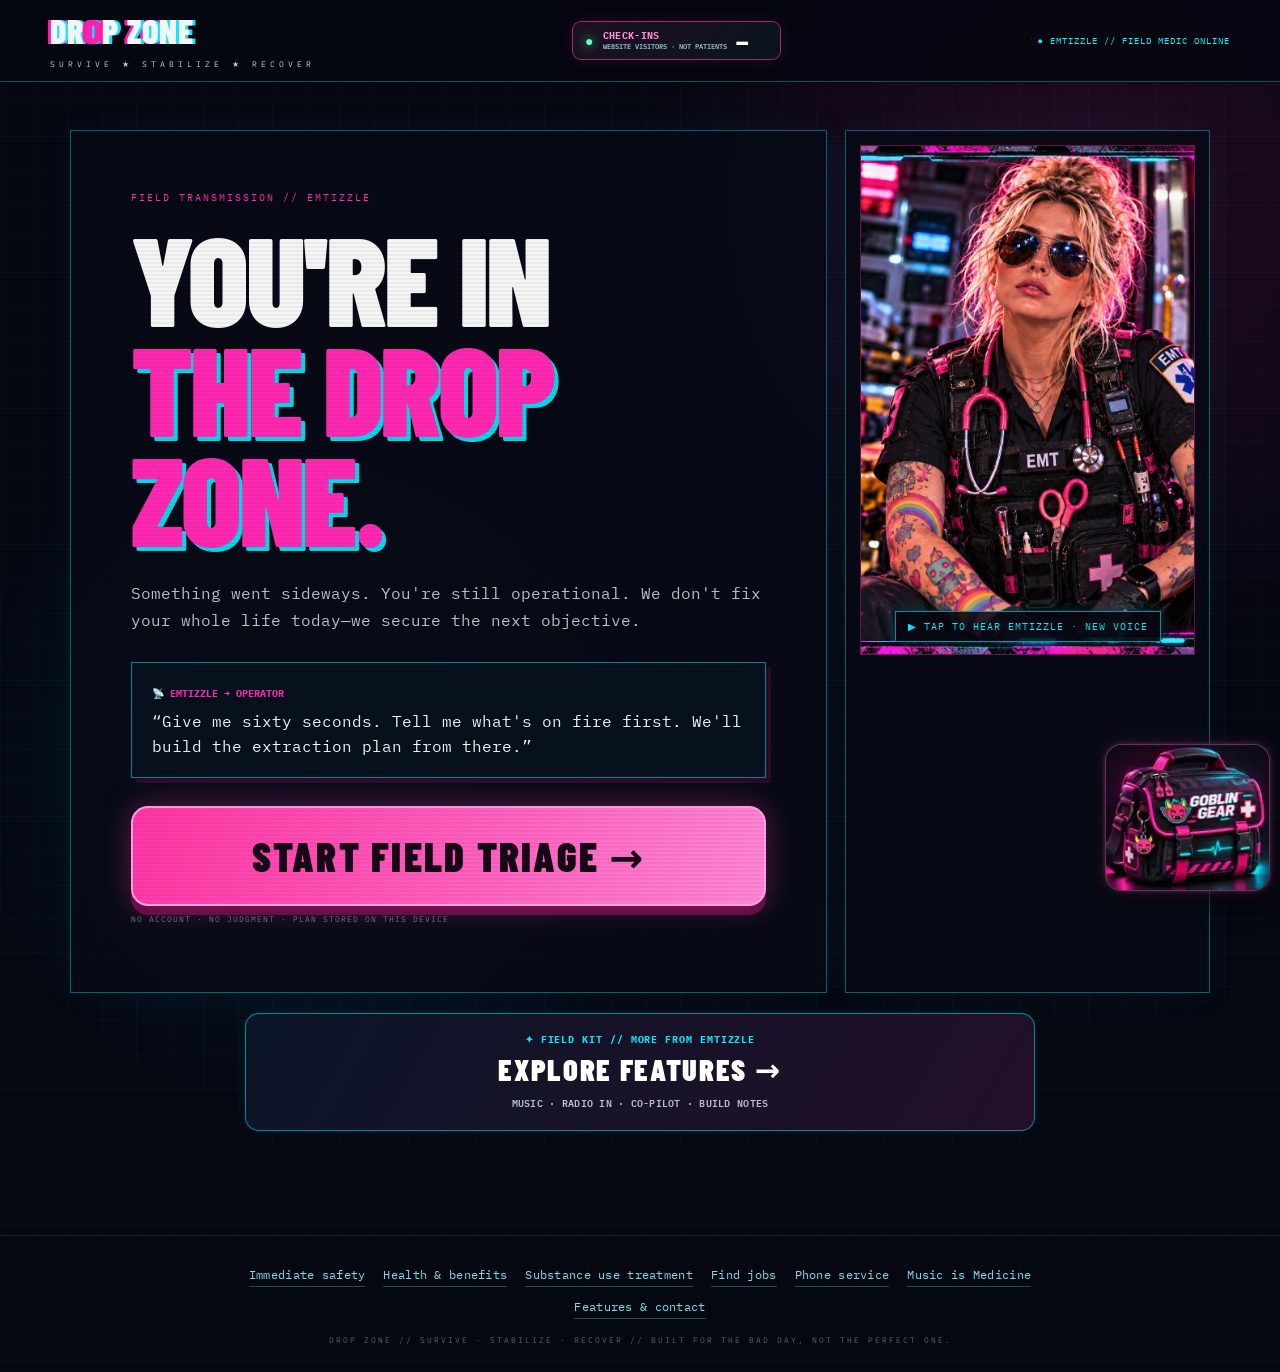
==== commit 4a392f99: "Move homepage secondary panels to dedicated features page" ====
--- a/index.html
+++ b/index.html
@@ -1,4 +1,4 @@
-<!doctype html><html lang="en"><head><meta charset="UTF-8"><meta name="viewport" content="width=device-width,initial-scale=1"><meta name="theme-color" content="#050711"><link rel="canonical" href="https://emtizzleai.github.io/drop-zone/"><meta name="description" content="Drop Zone by EMTizzle AI — free field triage and practical help for safety, shelter, food, jobs, phone service, and recovery. Start with one next step."><title>DROP ZONE // EMTizzle AI — Free Field Triage & Resource Guide</title><meta property="og:type" content="website"><meta property="og:title" content="Drop Zone // EMTizzle AI"><meta property="og:description" content="Survive. Stabilize. Recover. Free field triage and practical tools for real-life needs."><meta property="og:url" content="https://emtizzleai.github.io/drop-zone/"><meta property="og:image" content="https://emtizzleai.github.io/drop-zone/emtizzle-home.jpg"><meta name="twitter:card" content="summary_large_image"><link rel="stylesheet" href="style.css?v=goblin-gear-3d-20261109"><link rel="stylesheet" href="scene.css?v=scene-actions-20261109"><link rel="stylesheet" href="coach.css?v=homepage-coach-guide-20261107"><style>.amb-box{margin:18px 0;padding:16px;border:2px solid #ff6a9c;border-radius:20px;background:#36152a}.amb-box button{width:100%;border:0;border-radius:15px;padding:16px;background:#ff4ba9;color:#250c1b;font:900 1.35rem system-ui;cursor:pointer}.amb-box .amb-emoji{display:block;font-size:3rem}.amb-box small{display:block;font-size:.75rem}.amb-box p{font-size:.85rem}.amb-dialog{width:min(94vw,500px);border:2px solid #ff4ba9;border-radius:20px;padding:24px;background:#170e20;color:#fff}.amb-dialog::backdrop{background:#000c}.amb-dialog a{display:block;background:#ff4ba9;color:#210a17;padding:18px;text-align:center;border-radius:14px;font-weight:900;text-decoration:none;font-size:1.25rem;margin:15px 0}.amb-dialog button{background:#33213d;color:white;border:1px solid #8c6687;border-radius:12px;padding:12px;margin:5px;cursor:pointer}.amb-big{font-size:4rem;text-align:center}.home-contact{margin:22px auto;padding:20px;border:1px solid #ff4ba988;border-radius:18px;background:#1d1025;text-align:center}.home-contact button{background:#ff4ba9;color:#190a16;border:0;border-radius:12px;padding:14px 24px;font-weight:900;cursor:pointer}.home-social{display:flex;gap:10px;justify-content:center;flex-wrap:wrap;margin-top:14px}.home-social a{color:#fff;border:1px solid #ff4ba977;border-radius:12px;padding:10px;text-decoration:none}</style><style>.build-banner{position:relative;max-width:1120px;margin:18px auto 26px;padding:16px 18px;text-align:center;border:2px solid #ff269d;border-radius:18px;background:repeating-linear-gradient(135deg,#ff269d 0 11px,#100816 11px 23px) top/100% 9px no-repeat,linear-gradient(120deg,#170719,#080911 55%,#1d0821);box-shadow:0 0 24px #ff269d55;color:#fff;overflow:hidden}.build-banner-warning{display:inline-block;background:#ffe341;color:#16101b;padding:7px 18px;border-radius:7px;font-weight:950;letter-spacing:.06em;transform:rotate(-1deg);margin:10px 0}.build-banner>strong{display:block;font-size:clamp(1rem,3.5vw,1.65rem);letter-spacing:.03em;text-shadow:0 0 12px #ff269d}.build-banner>p{margin:10px 0;color:#ffc8e7;font-weight:700}.build-banner-ready{display:flex;gap:8px;align-items:center;justify-content:center;flex-wrap:wrap;border:1px solid #ff65b6;border-radius:12px;padding:10px;background:#110b19}.build-banner-ready b{color:#ff8fce}.build-banner-ready span{font-size:.85rem;color:#fff}.build-banner-ready{width:100%;color:#fff;font:inherit;cursor:pointer;transition:background .2s ease,box-shadow .2s ease}.build-banner-ready:hover{background:#23122a;box-shadow:0 0 18px #ff28b23b}.build-banner-ready:focus-visible{outline:3px solid #00eaff;outline-offset:4px}@media(max-width:600px){.build-banner{margin:10px 12px 20px;padding:13px 10px}.build-banner-ready{flex-direction:column}}</style><style>
+<!doctype html><html lang="en"><head><meta charset="UTF-8"><meta name="viewport" content="width=device-width,initial-scale=1"><meta name="theme-color" content="#050711"><link rel="canonical" href="https://emtizzleai.github.io/drop-zone/"><meta name="description" content="Drop Zone by EMTizzle AI — free field triage and practical help for safety, shelter, food, jobs, phone service, and recovery. Start with one next step."><title>DROP ZONE // EMTizzle AI — Free Field Triage & Resource Guide</title><meta property="og:type" content="website"><meta property="og:title" content="Drop Zone // EMTizzle AI"><meta property="og:description" content="Survive. Stabilize. Recover. Free field triage and practical tools for real-life needs."><meta property="og:url" content="https://emtizzleai.github.io/drop-zone/"><meta property="og:image" content="https://emtizzleai.github.io/drop-zone/emtizzle-home.jpg"><meta name="twitter:card" content="summary_large_image"><link rel="stylesheet" href="style.css?v=hero-mobile-triage-20261114"><link rel="stylesheet" href="scene.css?v=scene-actions-20261109"><link rel="stylesheet" href="coach.css?v=homepage-coach-guide-20261107"><style>.amb-box{margin:18px 0;padding:16px;border:2px solid #ff6a9c;border-radius:20px;background:#36152a}.amb-box button{width:100%;border:0;border-radius:15px;padding:16px;background:#ff4ba9;color:#250c1b;font:900 1.35rem system-ui;cursor:pointer}.amb-box .amb-emoji{display:block;font-size:3rem}.amb-box small{display:block;font-size:.75rem}.amb-box p{font-size:.85rem}.amb-dialog{width:min(94vw,500px);border:2px solid #ff4ba9;border-radius:20px;padding:24px;background:#170e20;color:#fff}.amb-dialog::backdrop{background:#000c}.amb-dialog a{display:block;background:#ff4ba9;color:#210a17;padding:18px;text-align:center;border-radius:14px;font-weight:900;text-decoration:none;font-size:1.25rem;margin:15px 0}.amb-dialog button{background:#33213d;color:white;border:1px solid #8c6687;border-radius:12px;padding:12px;margin:5px;cursor:pointer}.amb-big{font-size:4rem;text-align:center}.home-contact{margin:22px auto;padding:20px;border:1px solid #ff4ba988;border-radius:18px;background:#1d1025;text-align:center}.home-contact button{background:#ff4ba9;color:#190a16;border:0;border-radius:12px;padding:14px 24px;font-weight:900;cursor:pointer}.home-social{display:flex;gap:10px;justify-content:center;flex-wrap:wrap;margin-top:14px}.home-social a{color:#fff;border:1px solid #ff4ba977;border-radius:12px;padding:10px;text-decoration:none}</style><style>.build-banner{position:relative;max-width:1120px;margin:18px auto 26px;padding:16px 18px;text-align:center;border:2px solid #ff269d;border-radius:18px;background:repeating-linear-gradient(135deg,#ff269d 0 11px,#100816 11px 23px) top/100% 9px no-repeat,linear-gradient(120deg,#170719,#080911 55%,#1d0821);box-shadow:0 0 24px #ff269d55;color:#fff;overflow:hidden}.build-banner-warning{display:inline-block;background:#ffe341;color:#16101b;padding:7px 18px;border-radius:7px;font-weight:950;letter-spacing:.06em;transform:rotate(-1deg);margin:10px 0}.build-banner>strong{display:block;font-size:clamp(1rem,3.5vw,1.65rem);letter-spacing:.03em;text-shadow:0 0 12px #ff269d}.build-banner>p{margin:10px 0;color:#ffc8e7;font-weight:700}.build-banner-ready{display:flex;gap:8px;align-items:center;justify-content:center;flex-wrap:wrap;border:1px solid #ff65b6;border-radius:12px;padding:10px;background:#110b19}.build-banner-ready b{color:#ff8fce}.build-banner-ready span{font-size:.85rem;color:#fff}.build-banner-ready{width:100%;color:#fff;font:inherit;cursor:pointer;transition:background .2s ease,box-shadow .2s ease}.build-banner-ready:hover{background:#23122a;box-shadow:0 0 18px #ff28b23b}.build-banner-ready:focus-visible{outline:3px solid #00eaff;outline-offset:4px}@media(max-width:600px){.build-banner{margin:10px 12px 20px;padding:13px 10px}.build-banner-ready{flex-direction:column}}</style><style>
 /* Frontline hierarchy: make START FIELD TRIAGE primary; keep RADIO IN secondary. */
 #home .triage-launch{
  display:block;width:100%;min-height:100px;padding:24px 26px;
@@ -116,6 +116,15 @@
 .dz-footer-resources a{color:#81dce9;text-decoration:none;border-bottom:1px solid #81dce94d;padding:4px 0}
 .dz-footer-resources a:hover{color:#ffc1e7;border-color:#ff5eb5}
 .dz-footer-resources a:focus-visible{outline:2px solid #ff8bcc;outline-offset:3px}
+</style><style>
+/* Keep the home screen focused on urgent triage; secondary content lives in features.html. */
+#home .features-home-entry{margin:20px auto 4px;max-width:790px}
+#home .features-home-link{display:flex;flex-direction:column;align-items:center;justify-content:center;gap:7px;padding:19px 15px;border:1px solid #00eaff88;border-radius:14px;background:linear-gradient(120deg,#0c1529,#221027);text-align:center;text-decoration:none;color:#fff;box-shadow:0 0 12px #00eaff17}
+#home .features-home-link small{font:700 .64rem 'IBM Plex Mono',monospace;letter-spacing:.09em;color:#00eaff}
+#home .features-home-link strong{font:900 clamp(1.45rem,4vw,1.9rem)/1.1 'Barlow Condensed',system-ui,sans-serif;letter-spacing:.055em}
+#home .features-home-link span{font:600 .65rem 'IBM Plex Mono',monospace;letter-spacing:.025em;color:#b7bfd0}
+#home .features-home-link:hover{border-color:#ff39aa;background:#21112d}
+#home .features-home-link:focus-visible{outline:3px solid #d6ff9b;outline-offset:4px}
 </style></head><body><header><div class="brand"><b>DR<span>O</span>P ZONE</b><small>SURVIVE ★ STABILIZE ★ RECOVER</small></div><div class="dz-patient-ticker" id="dzPatientTicker" aria-label="Website visitor check-ins, not actual medical patients" title="Approximate unique browsers visiting Drop Zone since November 7, 2026. This is website traffic, not medical patient information."><span class="dz-patient-ticker-dot" aria-hidden="true">●</span><span class="dz-patient-ticker-caption">CHECK-INS <small>WEBSITE VISITORS · NOT PATIENTS</small></span><output id="dzPatientCount" aria-live="polite">—</output></div><div class="signal">● EMTIZZLE // FIELD MEDIC ONLINE</div></header><div id="scenePopup" class="scene-popup hidden" role="dialog" aria-modal="true" aria-label="EMTizzle on scene">
   <div class="scene-static"></div>
   <div class="scene-media">
@@ -140,7 +149,7 @@
     <button type="button" onclick="startSceneTriage()">🚑 BUILD MY FIELD PLAN →</button>
   </div>
   <p class="scene-mission-note">These are optional little resets, not medical advice. For urgent help, start Field Triage.</p>
-</dialog><main><section id="home"><div class="hero"><div class="console"><p class="tag">FIELD TRANSMISSION // EMTIZZLE</p><h1 class="drop-trigger" onclick="openScene()" title="EMTizzle on scene">YOU'RE IN<br><i>THE DROP ZONE.</i></h1><p class="lead">Something went sideways. You're still operational. We don't fix your whole life today—we secure the next objective.</p><aside><b>📡 EMTIZZLE → OPERATOR</b><p>“Give me sixty seconds. Tell me what's on fire first. We'll build the extraction plan from there.”</p></aside><button class="go triage-launch" onclick="show('triage')">START FIELD TRIAGE →</button><p class="micro">NO ACCOUNT · NO JUDGMENT · PLAN STORED ON THIS DEVICE</p></div><div class="mediccard"><div class="portrait"><img src="emtizzle-home.jpg" alt="EMTizzle field medic" style="width:100%;height:100%;object-fit:cover;object-position:center;display:block;border-radius:inherit"><button type="button" class="portrait-tap" onclick="emtizzleGreeting()" aria-label="Hear EMTizzle welcome you"><span>▶ TAP TO HEAR EMTIZZLE · NEW VOICE</span></button></div><p id="emtizzleGreetingCaption" class="voice-caption" role="status" aria-live="polite" hidden></p></div></div><div class="music-entry"><a href="music.html" aria-label="Music is Medicine, EMTizzle listening room"><span aria-hidden="true">🎧</span> <strong>MUSIC IS MEDICINE</strong> <small>EMTIZZLE · THE LISTENING ROOM ↗</small></a></div><div class="home-contact"><h2>📻 RADIO IN</h2><p>Connect with EMTizzle for questions and feedback. Not an emergency service.</p><button type="button" onclick="medic()">📡 RADIO IN →</button><div class="home-social"><a href="mailto:emtizzle@proton.me">✉ EMAIL</a><a href="https://www.tiktok.com/@emtizzle" target="_blank" rel="noopener noreferrer">▶ TIKTOK</a><a href="https://www.facebook.com/share/1cUGsjaLsc/" target="_blank" rel="noopener noreferrer" aria-label="Glitchbot Magazine HQ on Facebook">f FACEBOOK</a></div></div><div class="build-banner" role="note" aria-label="Drop Zone live build notice"><div class="build-banner-warning">⚠️ WE BUILD IN PUBLIC ♡</div><strong>THIS IS A FIELD HOSPITAL.</strong><p>👾 Things may change as we go.</p><button id="dzCoachReady" class="build-banner-ready" type="button" aria-haspopup="dialog" aria-controls="dzLlmWelcome" aria-label="Meet the co-pilot and learn how to chat"><span aria-hidden="true">💗</span><b>CO-PILOT READY TO GO!</b><span>Tap to meet the chatbot, read the guide, and start chatting. 🤖 →</span></button></div></section><section id="triage" class="hidden">
+</dialog><main><section id="home"><div class="hero"><div class="console"><p class="tag">FIELD TRANSMISSION // EMTIZZLE</p><h1 class="drop-trigger" onclick="openScene()" title="EMTizzle on scene">YOU'RE IN<br><i>THE DROP ZONE.</i></h1><p class="lead">Something went sideways. You're still operational. We don't fix your whole life today—we secure the next objective.</p><aside><b>📡 EMTIZZLE → OPERATOR</b><p>“Give me sixty seconds. Tell me what's on fire first. We'll build the extraction plan from there.”</p></aside><button class="go triage-launch" onclick="show('triage')">START FIELD TRIAGE →</button><p class="micro">NO ACCOUNT · NO JUDGMENT · PLAN STORED ON THIS DEVICE</p></div><div class="mediccard"><div class="portrait"><img src="emtizzle-home.jpg" alt="EMTizzle field medic" style="width:100%;height:100%;object-fit:cover;object-position:center;display:block;border-radius:inherit"><button type="button" class="portrait-tap" onclick="emtizzleGreeting()" aria-label="Hear EMTizzle welcome you"><span>▶ TAP TO HEAR EMTIZZLE · NEW VOICE</span></button></div><p id="emtizzleGreetingCaption" class="voice-caption" role="status" aria-live="polite" hidden></p></div></div><div class="features-home-entry"><a class="features-home-link" href="features.html" aria-label="Explore Drop Zone features, contact, music, co-pilot and build updates"><small>✦ FIELD KIT // MORE FROM EMTIZZLE</small><strong>EXPLORE FEATURES →</strong><span>MUSIC · RADIO IN · CO-PILOT · BUILD NOTES</span></a></div></section><section id="triage" class="hidden">
   <button class="back" onclick="show('home')">← HOME</button>
   <p class="tag">TRIAGE // WHAT DO YOU NEED RIGHT NOW?</p>
   <h2>PICK THE FIRST FIRE.</h2>
@@ -230,6 +239,7 @@
 <a href="job-goblin.html">Find jobs</a>
 <a href="phone.html">Phone service</a>
 <a href="music.html">Music is Medicine</a>
+<a href="features.html">Features &amp; contact</a>
 </nav>
 <div>DROP ZONE // SURVIVE · STABILIZE · RECOVER // BUILT FOR THE BAD DAY, NOT THE PERFECT ONE.</div>
 </footer><button id="dzCoachLaunch" class="dz-coach-launch" type="button" hidden aria-controls="dzCoachPanel" aria-expanded="false" aria-label="Talk to EMTizzle’s co-pilot for encouragement"><span class="dz-coach-icon" aria-hidden="true">🤖</span><span>💗 TALK TO CO-PILOT ↗</span></button>
@@ -252,6 +262,15 @@
   function openGuide(){if(!modal.open)modal.showModal();}
   // Homepage entry point: always offer the existing quick guide before opening chat.
   if(banner) banner.addEventListener('click',openGuide);
+  // Feature page deep link: open the real co-pilot guide, then let the visitor launch chat.
+  try {
+    if (new URLSearchParams(window.location.search).get('feature') === 'copilot') {
+      window.addEventListener('load', () => {
+        openGuide();
+        try { window.history.replaceState(null, '', window.location.pathname + window.location.hash); } catch (_) {}
+      }, {once:true});
+    }
+  } catch (_) {}
   // The floating launcher still shows the guide on a visitor's first use.
   if(launch) launch.addEventListener('click',()=>{
     try{if(sessionStorage.getItem('dz-llm-welcome-seen')==='yes')return;}catch(_){}
--- a/style.css
+++ b/style.css
@@ -119,3 +119,36 @@
 @media(max-width:780px){header .dz-patient-ticker{margin-left:auto;padding:6px 8px;gap:6px;min-width:0}header .dz-patient-ticker-caption{font-size:8px}header .dz-patient-ticker-caption small{font-size:6px}header #dzPatientCount{font-size:20px;min-width:20px}}
 @media(max-width:350px){header .dz-patient-ticker{gap:4px;padding:5px 6px}header .dz-patient-ticker-caption{font-size:8px}header .dz-patient-ticker-caption small{display:block;font-size:6px;max-width:115px;white-space:normal;line-height:1.1}}
 @media(prefers-reduced-motion:reduce){.dz-patient-ticker-dot{animation:none}}
+
+
+/* Drop Zone mobile hero: mission headline, EMTizzle portrait, then triage action. */
+@media (max-width:780px) {
+  /* Unwrap the copy panel so its pieces can be arranged around the portrait.
+     The existing controls, audio button, and show('triage') behavior remain intact. */
+  #home .hero {
+    display:grid;
+    grid-template-columns:minmax(0,1fr);
+    gap:0;
+    padding:clamp(16px,4.5vw,28px);
+    border:1px solid #00eaff66;
+    background:#070b16dd;
+    box-shadow:0 0 30px #00d9ff10;
+  }
+  #home .console {display:contents;}
+  #home .console > .tag {order:1;margin:0 0 15px;}
+  #home .console > .drop-trigger {
+    order:2;
+    margin:0 0 20px;
+    font-size:clamp(50px,13vw,68px);
+    letter-spacing:-2px;
+  }
+  #home .mediccard {order:3;margin:0 0 20px;padding:10px;}
+  #home .mediccard .portrait {
+    height:clamp(220px,65vw,310px);
+    min-height:0;
+  }
+  #home .console > .triage-launch {order:4;margin:0;}
+  #home .console > .micro {order:5;text-align:center;margin:11px 0 16px;}
+  #home .console > .lead {order:6;margin:14px 0 20px;}
+  #home .console > aside {order:7;margin:0;}
+}
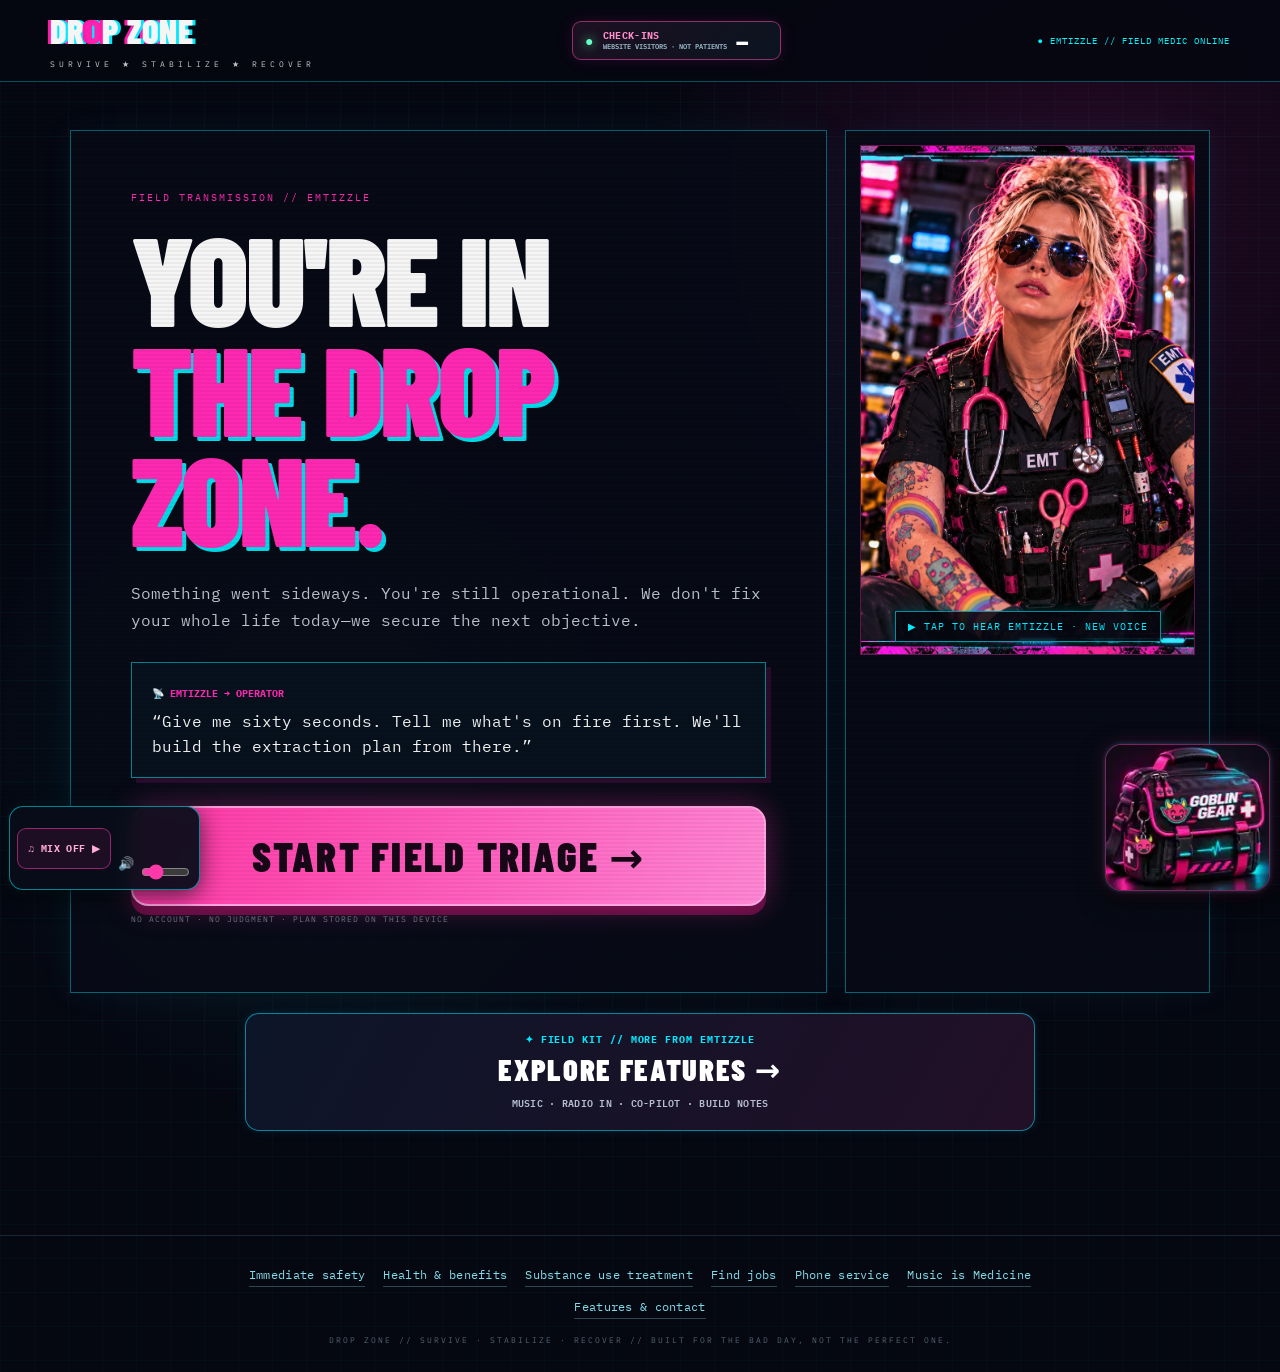
==== commit 7adbb8f4: "Add opt-in Drop Zone radio soundtrack player to index.html" ====
--- a/index.html
+++ b/index.html
@@ -284,4 +284,4 @@
   modal.addEventListener('close',()=>{
     try{sessionStorage.setItem('dz-llm-welcome-seen','yes');}catch(_){}
   });
-})();</script><script src="traffic.js?v=patient-checkins-20261107" defer></script><script src="app.js?v=scene-actions-20261109"></script><script src="copilot-config.js?v=cloudflare-migration-1"></script><script src="coach.js?v=cute-robot-restored-20261107" defer></script><script>let ambCtx;function playAmbSiren(){try{const A=window.AudioContext||window.webkitAudioContext;if(!A)return;ambCtx=ambCtx||new A();ambCtx.resume();const t=ambCtx.currentTime,o=ambCtx.createOscillator(),g=ambCtx.createGain();o.type='sine';o.frequency.setValueAtTime(500,t);o.frequency.linearRampToValueAtTime(760,t+.2);o.frequency.linearRampToValueAtTime(500,t+.4);o.frequency.linearRampToValueAtTime(760,t+.6);o.frequency.linearRampToValueAtTime(500,t+.8);g.gain.setValueAtTime(.001,t);g.gain.linearRampToValueAtTime(.045,t+.05);g.gain.setValueAtTime(.045,t+.7);g.gain.linearRampToValueAtTime(.001,t+.85);o.connect(g);g.connect(ambCtx.destination);o.start(t);o.stop(t+.85)}catch(e){}}function openAmbulance(){document.getElementById('ambDialog').showModal();playAmbSiren()}</script></body></html>+})();</script><script src="traffic.js?v=patient-checkins-20261107" defer></script><script src="app.js?v=scene-actions-20261109"></script><script src="copilot-config.js?v=cloudflare-migration-1"></script><script src="coach.js?v=cute-robot-restored-20261107" defer></script><script>let ambCtx;function playAmbSiren(){try{const A=window.AudioContext||window.webkitAudioContext;if(!A)return;ambCtx=ambCtx||new A();ambCtx.resume();const t=ambCtx.currentTime,o=ambCtx.createOscillator(),g=ambCtx.createGain();o.type='sine';o.frequency.setValueAtTime(500,t);o.frequency.linearRampToValueAtTime(760,t+.2);o.frequency.linearRampToValueAtTime(500,t+.4);o.frequency.linearRampToValueAtTime(760,t+.6);o.frequency.linearRampToValueAtTime(500,t+.8);g.gain.setValueAtTime(.001,t);g.gain.linearRampToValueAtTime(.045,t+.05);g.gain.setValueAtTime(.045,t+.7);g.gain.linearRampToValueAtTime(.001,t+.85);o.connect(g);g.connect(ambCtx.destination);o.start(t);o.stop(t+.85)}catch(e){}}function openAmbulance(){document.getElementById('ambDialog').showModal();playAmbSiren()}</script><script src="soundtrack.js?v=dropzone-radio-20261114" defer></script></body></html>
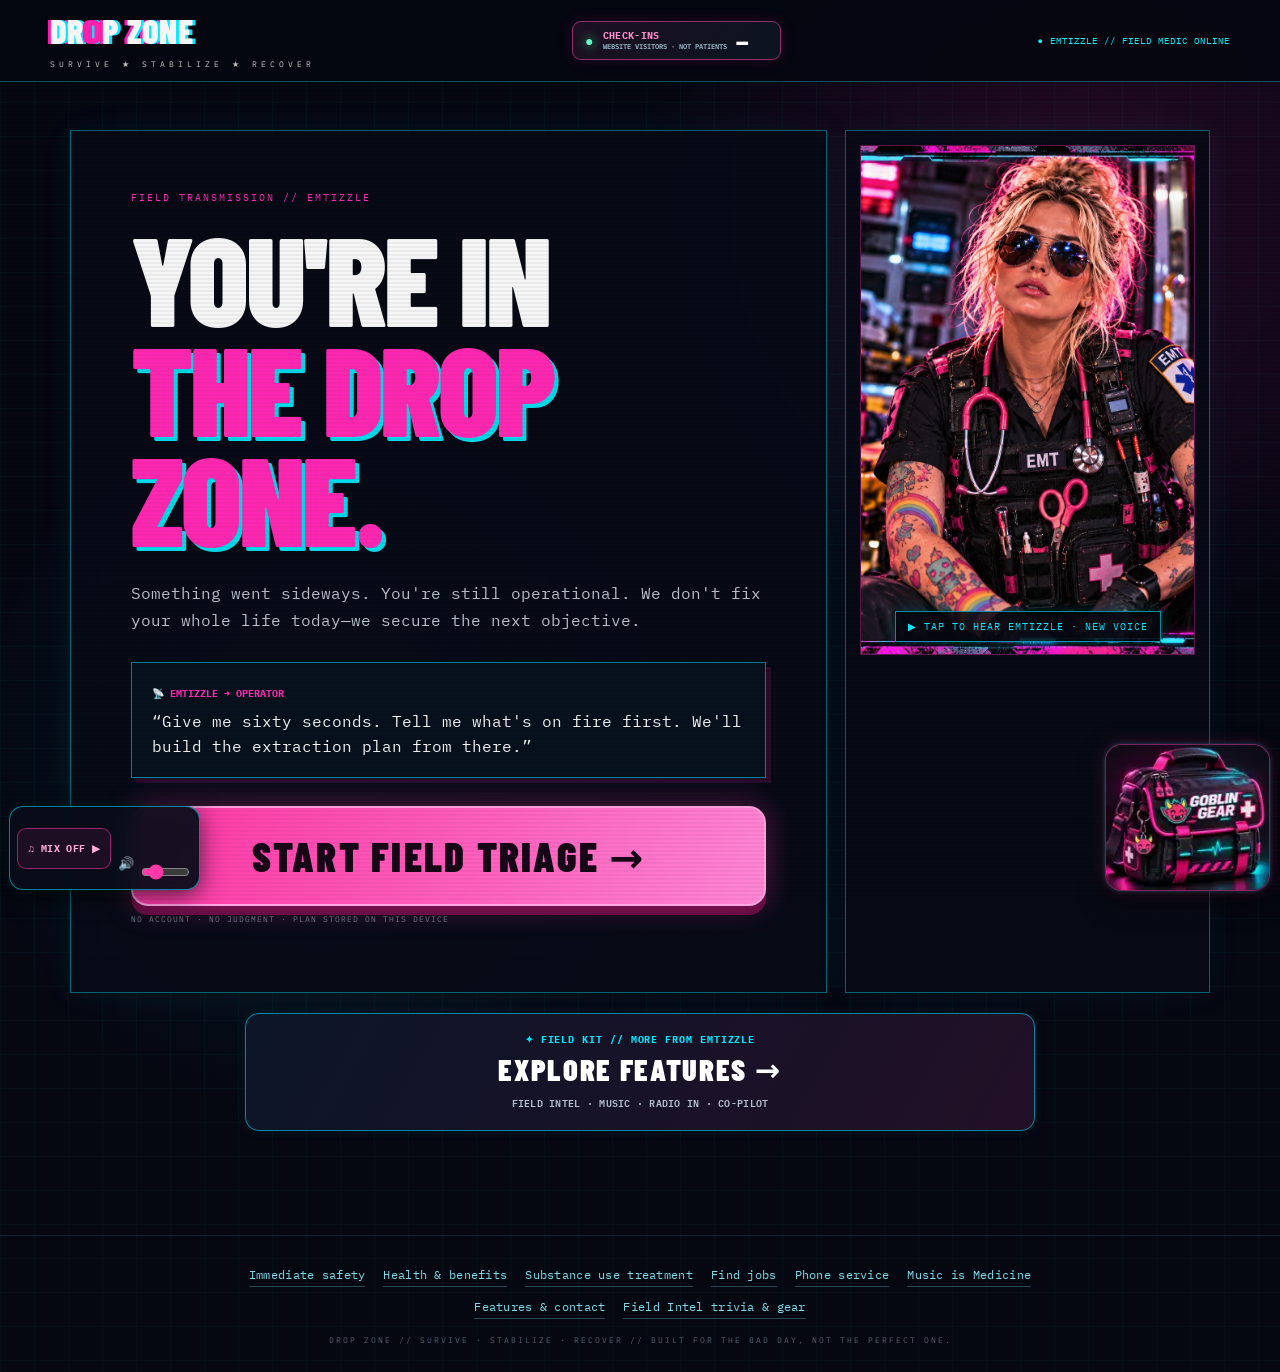
==== commit caa3c5c9: "Mirror Field Intel collectibles and perks in Drop Zone Gear Manifest" ====
--- a/index.html
+++ b/index.html
@@ -125,6 +125,18 @@
 #home .features-home-link span{font:600 .65rem 'IBM Plex Mono',monospace;letter-spacing:.025em;color:#b7bfd0}
 #home .features-home-link:hover{border-color:#ff39aa;background:#21112d}
 #home .features-home-link:focus-visible{outline:3px solid #d6ff9b;outline-offset:4px}
+</style><style>
+/* Virtual Field Intel rewards are strictly separated from physical gear tracking. */
+.dz-intel-earned{margin:25px 0;padding:18px;border:1px solid #ff39aa99;border-radius:15px;background:linear-gradient(140deg,#200d27,#071626)}
+.dz-intel-earned h3{font:900 clamp(1.4rem,4vw,2rem)/1.1 'Barlow Condensed',sans-serif;color:#ff9bd5;letter-spacing:.02em;margin:0 0 9px}
+.dz-intel-earned>p{color:#b8cbd3;font-size:.77rem;line-height:1.55}
+.dz-intel-earned .dz-intel-card{display:flex;gap:12px;align-items:start;margin:10px 0;padding:12px;border:1px solid #306079;background:#0b1c2c;border-radius:9px}
+.dz-intel-earned .dz-intel-card span{font-size:1.8rem}
+.dz-intel-earned .dz-intel-card strong{display:block;color:#fff;font-size:.85rem}
+.dz-intel-earned .dz-intel-card small{display:block;color:#b4d9e5;font-size:.72rem;margin:5px 0}
+.dz-intel-earned .dz-intel-card a{color:#8ff5ff;font-size:.72rem}
+.dz-intel-start{display:block;text-align:center;margin-top:14px;padding:13px;border-radius:10px;background:#ff39aa;color:#180916;text-decoration:none;font-weight:900;font-size:.8rem}
+.dz-intel-start:focus-visible{outline:3px solid #d1ff80;outline-offset:4px}
 </style></head><body><header><div class="brand"><b>DR<span>O</span>P ZONE</b><small>SURVIVE ★ STABILIZE ★ RECOVER</small></div><div class="dz-patient-ticker" id="dzPatientTicker" aria-label="Website visitor check-ins, not actual medical patients" title="Approximate unique browsers visiting Drop Zone since November 7, 2026. This is website traffic, not medical patient information."><span class="dz-patient-ticker-dot" aria-hidden="true">●</span><span class="dz-patient-ticker-caption">CHECK-INS <small>WEBSITE VISITORS · NOT PATIENTS</small></span><output id="dzPatientCount" aria-live="polite">—</output></div><div class="signal">● EMTIZZLE // FIELD MEDIC ONLINE</div></header><div id="scenePopup" class="scene-popup hidden" role="dialog" aria-modal="true" aria-label="EMTizzle on scene">
   <div class="scene-static"></div>
   <div class="scene-media">
@@ -149,7 +161,7 @@
     <button type="button" onclick="startSceneTriage()">🚑 BUILD MY FIELD PLAN →</button>
   </div>
   <p class="scene-mission-note">These are optional little resets, not medical advice. For urgent help, start Field Triage.</p>
-</dialog><main><section id="home"><div class="hero"><div class="console"><p class="tag">FIELD TRANSMISSION // EMTIZZLE</p><h1 class="drop-trigger" onclick="openScene()" title="EMTizzle on scene">YOU'RE IN<br><i>THE DROP ZONE.</i></h1><p class="lead">Something went sideways. You're still operational. We don't fix your whole life today—we secure the next objective.</p><aside><b>📡 EMTIZZLE → OPERATOR</b><p>“Give me sixty seconds. Tell me what's on fire first. We'll build the extraction plan from there.”</p></aside><button class="go triage-launch" onclick="show('triage')">START FIELD TRIAGE →</button><p class="micro">NO ACCOUNT · NO JUDGMENT · PLAN STORED ON THIS DEVICE</p></div><div class="mediccard"><div class="portrait"><img src="emtizzle-home.jpg" alt="EMTizzle field medic" style="width:100%;height:100%;object-fit:cover;object-position:center;display:block;border-radius:inherit"><button type="button" class="portrait-tap" onclick="emtizzleGreeting()" aria-label="Hear EMTizzle welcome you"><span>▶ TAP TO HEAR EMTIZZLE · NEW VOICE</span></button></div><p id="emtizzleGreetingCaption" class="voice-caption" role="status" aria-live="polite" hidden></p></div></div><div class="features-home-entry"><a class="features-home-link" href="features.html" aria-label="Explore Drop Zone features, contact, music, co-pilot and build updates"><small>✦ FIELD KIT // MORE FROM EMTIZZLE</small><strong>EXPLORE FEATURES →</strong><span>MUSIC · RADIO IN · CO-PILOT · BUILD NOTES</span></a></div></section><section id="triage" class="hidden">
+</dialog><main><section id="home"><div class="hero"><div class="console"><p class="tag">FIELD TRANSMISSION // EMTIZZLE</p><h1 class="drop-trigger" onclick="openScene()" title="EMTizzle on scene">YOU'RE IN<br><i>THE DROP ZONE.</i></h1><p class="lead">Something went sideways. You're still operational. We don't fix your whole life today—we secure the next objective.</p><aside><b>📡 EMTIZZLE → OPERATOR</b><p>“Give me sixty seconds. Tell me what's on fire first. We'll build the extraction plan from there.”</p></aside><button class="go triage-launch" onclick="show('triage')">START FIELD TRIAGE →</button><p class="micro">NO ACCOUNT · NO JUDGMENT · PLAN STORED ON THIS DEVICE</p></div><div class="mediccard"><div class="portrait"><img src="emtizzle-home.jpg" alt="EMTizzle field medic" style="width:100%;height:100%;object-fit:cover;object-position:center;display:block;border-radius:inherit"><button type="button" class="portrait-tap" onclick="emtizzleGreeting()" aria-label="Hear EMTizzle welcome you"><span>▶ TAP TO HEAR EMTIZZLE · NEW VOICE</span></button></div><p id="emtizzleGreetingCaption" class="voice-caption" role="status" aria-live="polite" hidden></p></div></div><div class="features-home-entry"><a class="features-home-link" href="features.html" aria-label="Explore Drop Zone features, contact, music, co-pilot and build updates"><small>✦ FIELD KIT // MORE FROM EMTIZZLE</small><strong>EXPLORE FEATURES →</strong><span>FIELD INTEL · MUSIC · RADIO IN · CO-PILOT</span></a></div></section><section id="triage" class="hidden">
   <button class="back" onclick="show('home')">← HOME</button>
   <p class="tag">TRIAGE // WHAT DO YOU NEED RIGHT NOW?</p>
   <h2>PICK THE FIRST FIRE.</h2>
@@ -189,14 +201,20 @@
     <button type="button" data-status-need="food" aria-pressed="false" onclick="setStatusNeed('food')">🥫 FOOD + ESSENTIALS</button>
   </div>
   <p class="status-needs-note">Choose one to focus your mission plan. Car and bike are already covered in Mobility below.</p>
-</div><p class="label">MOBILITY</p><div class="chips"><button onclick="toggle(this);if(this.classList.contains('on'))setStatusNeed('car')" aria-label="Car mobility; selecting also focuses the mission plan on car mode">🚗 CAR</button><button onclick="toggle(this);if(this.classList.contains('on'))setStatusNeed('bike')" aria-label="Bike mobility; selecting also focuses the mission plan on bike mode">🚲 BIKE</button><button onclick="toggle(this)">🚌 TRANSIT</button><button onclick="toggle(this)">🥾 ON FOOT</button></div><p class="status-needs-note">Choosing CAR or BIKE can also focus your mission plan on protecting that transportation.</p><p class="label">PROTECT THIS INFRASTRUCTURE</p><div class="chips"><button onclick="toggle(this)">🐾 PETS</button><button onclick="toggle(this)">👶 KIDS</button><button onclick="toggle(this)">💊 MEDICATION</button><button onclick="toggle(this)">📱 PHONE POWER</button></div><button class="manifestlink" onclick="show('manifest');renderGear()">▣ OPEN GEAR MANIFEST →</button><button class="go" onclick="build()">GENERATE MISSIONS →</button><div class="triage-emergency" aria-label="Emergency medical services">
+</div><p class="label">MOBILITY</p><div class="chips"><button onclick="toggle(this);if(this.classList.contains('on'))setStatusNeed('car')" aria-label="Car mobility; selecting also focuses the mission plan on car mode">🚗 CAR</button><button onclick="toggle(this);if(this.classList.contains('on'))setStatusNeed('bike')" aria-label="Bike mobility; selecting also focuses the mission plan on bike mode">🚲 BIKE</button><button onclick="toggle(this)">🚌 TRANSIT</button><button onclick="toggle(this)">🥾 ON FOOT</button></div><p class="status-needs-note">Choosing CAR or BIKE can also focus your mission plan on protecting that transportation.</p><p class="label">PROTECT THIS INFRASTRUCTURE</p><div class="chips"><button onclick="toggle(this)">🐾 PETS</button><button onclick="toggle(this)">👶 KIDS</button><button onclick="toggle(this)">💊 MEDICATION</button><button onclick="toggle(this)">📱 PHONE POWER</button></div><button class="manifestlink" onclick="show('manifest');renderGear();renderIntelGear()">▣ OPEN GEAR MANIFEST →</button><button class="go" onclick="build()">GENERATE MISSIONS →</button><div class="triage-emergency" aria-label="Emergency medical services">
   <button type="button" class="triage-ambulance" onclick="openAmbulance()" aria-haspopup="dialog" aria-controls="ambDialog" aria-label="Call an ambulance: open U.S. 911 information">
     <span class="triage-ambulance-icon" aria-hidden="true">🚑</span>
     <span class="triage-ambulance-copy"><strong>CALL AN AMBULANCE</strong><small>MEDICAL EMERGENCY · U.S. 911</small></span>
     <span class="triage-beacon" aria-hidden="true">🚨</span>
   </button>
   <p>Emergency? Open the 911 call option. Drop Zone cannot dispatch EMS.</p>
-</div></section><section id="manifest" class="hidden"><button class="back" onclick="show('status')">← OPERATOR STATUS</button><p class="tag">GEAR MANIFEST // KNOW WHAT YOU HAVE</p><h2>YOUR STUFF IS INFRASTRUCTURE.</h2><p class="lead">Keep a simple record of what you already have, where it is, and what needs attention. Stored only on this device.</p><div class="gearform"><select id="gearCat"><option>ESSENTIALS</option><option>MOBILITY</option><option>WORK / TECH</option><option>PERSONAL</option></select><input id="gearName" placeholder="ITEM — e.g. laptop, ID, sleeping bag"><select id="gearState"><option>WITH ME</option><option>STORED</option><option>MISSING</option><option>NEED</option></select><input id="gearLoc" placeholder="LOCATION / NOTE — optional"><button onclick="addGear()">+ ADD TO MANIFEST</button></div><div id="gearList"></div><button class="back wide" onclick="show('status')">← BACK TO STATUS</button></section><section id="missions" class="hidden"><div class="missionhead"><div><p class="tag">LIVE FIELD PLAN // OPERATOR ACTIVE</p><h2>STABILIZE THE ZONE.</h2></div><button class="callmedic" onclick="medic()">✚ CALL THE MEDIC ›</button></div><div class="statusbar"><div><small>OPERATOR STATUS</small><b id="state">CRISIS → STABILIZING</b></div><div><small>CASH RUNWAY</small><b id="cashStat">$0</b></div><div><small>SIGNAL</small><b>LIVE ●</b></div></div><aside id="tx"><b>📡 EMTIZZLE → OPERATOR</b><p>First mission only. Finish it. Then we move.</p></aside><div id="list"></div><blockquote><span>FIELD NOTE // SOMEONE MADE IT OUT</span><p>“I only needed a safe plan for Tuesday. Once Tuesday stopped being an emergency, I could work on Wednesday.”</p><b>— ANONYMOUS OPERATOR</b></blockquote><button class="back wide" onclick="show('triage')">SITUATION CHANGED? RE-TRIAGE</button></section></main><dialog id="housingHelpDialog" class="housing-dialog" aria-labelledby="housingHelpTitle"><button class="housing-close" type="button" onclick="this.closest('dialog').close()" aria-label="Close">✕</button><p class="housing-kicker">📡 FIELD TRANSMISSION // EMTIZZLE</p><h2 id="housingHelpTitle">🏠 HELP, I'M HOMELESS.</h2><p class="housing-story"><strong>I've been there.</strong> I've experienced housing insecurity myself. I know how exhausting it can be to find a safe place to sleep, a shower, clean clothes, and the energy to keep going. I'm an EMT, and I built this guide because finding basic help shouldn't require navigating a hundred websites. You deserve practical options, without judgment. <em>— EMTizzle</em></p><p>START HERE // Pick one need. You don't have to solve everything today.</p><div class="housing-actions"><a href="tel:211">📞 CALL 211</a><a href="https://www.211.org/" target="_blank" rel="noopener noreferrer">🌎 FIND HELP IN YOUR AREA ↗</a></div><h3>🚿 SHOWERS + 🧺 LAUNDRY // FREMONT & BAY AREA</h3><p class="housing-small">Starter guide for Fremont and Alameda County, not an automatic location search. Hours and eligibility may change. Call before traveling.</p><div class="housing-resource"><b>🚿 BACS South County Wellness Center</b><p>40963 Grimmer Blvd, Fremont. Showers, meals, clothing, and housing support. City lists Mon–Fri 9 AM–3 PM.</p><a href="tel:5106577425">CALL 510-657-7425</a> · <a href="https://www.fremont.gov/residents/homeless-response/homeless-services" target="_blank" rel="noopener noreferrer">CITY INFO ↗</a></div><div class="housing-resource"><b>🚿 Centerville community showers</b><p>4360 Central Ave, Fremont. Tuesday and Thursday afternoon showers. Confirm sign-up time.</p><a href="tel:5105742222">CALL FREMONT 510-574-2222</a> · <a href="https://www.fremont.gov/residents/homeless-response/homeless-services/community-drop-in-services" target="_blank" rel="noopener noreferrer">SCHEDULE ↗</a></div><div class="housing-resource"><b>🚿🧺 Hayward homeless resource program</b><p>First Presbyterian Church program. Showers and laundry listed Mon/Wed/Fri 10 AM–3 PM. Call for location and access.</p><a href="tel:5106344750">CALL 510-634-4750</a> · <a href="https://211alamedacounty.org/resources/homeless-services-68289181/" target="_blank" rel="noopener noreferrer">DETAILS ↗</a></div><div class="housing-resource"><b>🚿🧺 San Leandro Drop-In Center</b><p>555 Lewelling Blvd, San Leandro. Showers and laundry listed Tue–Thu 9:30 AM–2 PM.</p><a href="tel:5107222555">CALL 510-722-2555</a> · <a href="https://alcosafeparking.com/resources" target="_blank" rel="noopener noreferrer">DETAILS ↗</a></div><div class="housing-resource"><b>🏠 Fremont housing help & mobile hygiene schedules</b><p>Housing assessments, referrals, community drop-in services and current shower/laundry schedules.</p><a href="tel:5105742222">CALL 510-574-2222</a> · <a href="https://www.fremont.gov/residents/homeless-response/homeless-services/community-drop-in-services" target="_blank" rel="noopener noreferrer">CITY GUIDE ↗</a></div><h3>📍 SANTA CLARA COUNTY // FIELD GUIDE</h3><p class="housing-story"><strong>EMTizzle's field note:</strong> Santa Clara County can be difficult to navigate when you're unhoused. I've experienced those barriers personally. These are practical leads, not promises of a bed or service. Please check the schedule before spending money on transportation.</p><div class="housing-resource"><b>🚿🧺 City of Santa Clara — Dignity on Wheels</b><p>Central Park Softball Fields, Hayward Drive, Santa Clara. Free showers and laundry Wednesdays, 9 AM–1:30 PM (city's 2026 schedule).</p><a href="tel:4086152490">CALL 408-615-2490</a> · <a href="https://www.santaclaraca.gov/our-city/departments-a-f/community-development/housing-community-services-division/homeless-prevention-and-assistance" target="_blank" rel="noopener noreferrer">CITY SOURCE ↗</a></div><div class="housing-resource"><b>🚿🧺 San Jose — Dignity on Wheels</b><p>Roosevelt Community Center, 901 E Santa Clara St: Mondays 6–10 PM. Northside Community Center, 488 N 6th St: Fridays 8 AM–12:30 PM. Confirm mobile service before travel.</p><a href="https://www.fdcsj.org/services" target="_blank" rel="noopener noreferrer">PROGRAM DETAILS ↗</a></div><div class="housing-resource"><b>🚿🧺 Mountain View — Hope's Corner</b><p>748 Mercy St. Shower and laundry appointments; sign up during meal distribution. Listed Mon/Wed/Sat, but confirm service times.</p><a href="https://www.losaltosca.gov/777/Local-Services-for-the-Unhoused" target="_blank" rel="noopener noreferrer">CITY RESOURCE GUIDE ↗</a></div><div class="housing-resource"><b>🚿🧺 Palo Alto — LifeMoves Opportunity Center</b><p>33 Encina Ave. Meals, showers, laundry and housing navigation. Call to check hours.</p><a href="tel:6508538672">CALL 650-853-8672</a> · <a href="https://lifemoves.org/get-help/" target="_blank" rel="noopener noreferrer">PROGRAM DETAILS ↗</a></div><div class="housing-resource"><b>🏠 Countywide shelter referral</b><p>Here4You: 408-385-2400, daily 9 AM–7 PM. Many shelters require referral; calling does not guarantee a bed.</p><a href="tel:4083852400">CALL HERE4YOU</a> · <a href="https://www.sanjoseca.gov/your-government/departments-offices/housing/resource-library/homeless-services-guide" target="_blank" rel="noopener noreferrer">SAN JOSE SERVICES GUIDE ↗</a></div><div class="housing-resource"><b>🧴 FOOD, HYGIENE & HOUSING NAVIGATION</b><p>San Jose's service guide lists meal programs, hygiene access, safe parking and employment services. Check categories and intake rules before visiting.</p><a href="https://www.sanjoseca.gov/your-government/departments-offices/housing/resource-library/homeless-services-guide" target="_blank" rel="noopener noreferrer">OPEN CITY GUIDE ↗</a></div><div class="housing-resource"><b>🧺 TUESDAY SOCIAL SERVICES + WEEKEND RESOURCE EVENTS — COMMUNITY TIP</b><p>EMTizzle reports Tuesday showers and laundry at a social services location, plus some alternating-weekend food, haircuts and hygiene distributions, and a paid work activity. Exact site, schedule, eligibility and work sign-up are NOT YET VERIFIED. Please do not travel based on this tip alone. We are working to confirm details.</p></div><p class="housing-small">If you are in immediate danger, call emergency services. This guide cannot reserve a bed or confirm same-day availability.</p><button class="housing-done" type="button" onclick="this.closest('dialog').close()">← BACK TO DROP ZONE</button></dialog><script>function openHousingHelp(){document.getElementById('housingHelpDialog').showModal()}</script><dialog id="ambDialog" class="amb-dialog" aria-labelledby="ambTitle"><div class="amb-big" aria-hidden="true">🚑🚨</div><h2 id="ambTitle">CALL THE AMBULANCE</h2><p><b>In the U.S., call 911 and ask for EMS.</b> Tell the dispatcher your location and what happened. Follow their instructions.</p><a href="tel:911">📞 CALL 911 · ASK FOR EMS</a><p>Emergency responders can dispatch help. Arrival times vary. Drop Zone cannot send an ambulance itself.</p><button type="button" onclick="playAmbSiren()">🔊 PLAY SIREN</button><button type="button" onclick="document.getElementById('ambDialog').close()">✕ CLOSE</button><p><small>The 911 button opens your phone dialer; you must place the call. Outside the U.S., use your local emergency number.</small></p></dialog><dialog id="medicContact" class="medic-contact" aria-labelledby="medicContactTitle" aria-describedby="medicContactNote"><button type="button" class="medic-contact-close" onclick="closeMedicContact()" aria-label="Close contact options">×</button><p class="tag">✚ EMTIZZLE // FIELD TRANSMISSION</p><h2 id="medicContactTitle">RADIO IN.</h2><p id="medicContactNote">Want to reach EMTizzle? Send an email or visit her TikTok. These are not live emergency services or guaranteed immediate replies. If you're in immediate danger, contact local emergency services.</p><div class="medic-contact-actions"><a class="medic-contact-primary" href="mailto:emtizzle@proton.me?subject=DROP%20ZONE%20%2F%2F%20FIELD%20TRANSMISSION&body=Hey%20EMTizzle%2C%0A%0AI'm%20reaching%20out%20from%20Drop%20Zone.%0A%0A">✉ SEND EMAIL →</a><a href="https://www.tiktok.com/@emtizzle" target="_blank" rel="noopener noreferrer">▶ EMTIZZLE ON TIKTOK ↗</a></div><p class="medic-contact-foot">The email button opens your mail app with a draft. Nothing is sent until you press Send. Avoid sharing sensitive information you don't want emailed.</p><p class="medic-contact-email">EMAIL // emtizzle@proton.me</p></dialog><div id="goblinMedbag" class="goblin-medbag" aria-label="Goblin Gear: Job Goblin and Pantry Goblin">
+</div></section><section id="manifest" class="hidden"><button class="back" onclick="show('status')">← OPERATOR STATUS</button><p class="tag">GEAR MANIFEST // KNOW WHAT YOU HAVE</p><h2>YOUR STUFF IS INFRASTRUCTURE.</h2><p class="lead">Keep a simple record of what you already have, where it is, and what needs attention. Stored only on this device.</p><div class="gearform"><select id="gearCat"><option>ESSENTIALS</option><option>MOBILITY</option><option>WORK / TECH</option><option>PERSONAL</option></select><input id="gearName" placeholder="ITEM — e.g. laptop, ID, sleeping bag"><select id="gearState"><option>WITH ME</option><option>STORED</option><option>MISSING</option><option>NEED</option></select><input id="gearLoc" placeholder="LOCATION / NOTE — optional"><button onclick="addGear()">+ ADD TO MANIFEST</button></div><div id="gearList"></div>
+<div class="dz-intel-earned" aria-labelledby="dzIntelTitle">
+<h3 id="dzIntelTitle">📡 EARNED INTEL GEAR // VIRTUAL REWARDS</h3>
+<p>Knowledge collectibles live here separately from your real supplies. They do not represent physical items, benefits, or eligibility.</p>
+<div id="dzIntelEarnedList" aria-live="polite"><p>NO INTEL GEAR YET. READY FOR A MISSION?</p></div>
+<a class="dz-intel-start" href="field-intel.html">🎮 PLAY FIELD INTEL &amp; EARN PERKS →</a>
+</div><button class="back wide" onclick="show('status')">← BACK TO STATUS</button></section><section id="missions" class="hidden"><div class="missionhead"><div><p class="tag">LIVE FIELD PLAN // OPERATOR ACTIVE</p><h2>STABILIZE THE ZONE.</h2></div><button class="callmedic" onclick="medic()">✚ CALL THE MEDIC ›</button></div><div class="statusbar"><div><small>OPERATOR STATUS</small><b id="state">CRISIS → STABILIZING</b></div><div><small>CASH RUNWAY</small><b id="cashStat">$0</b></div><div><small>SIGNAL</small><b>LIVE ●</b></div></div><aside id="tx"><b>📡 EMTIZZLE → OPERATOR</b><p>First mission only. Finish it. Then we move.</p></aside><div id="list"></div><blockquote><span>FIELD NOTE // SOMEONE MADE IT OUT</span><p>“I only needed a safe plan for Tuesday. Once Tuesday stopped being an emergency, I could work on Wednesday.”</p><b>— ANONYMOUS OPERATOR</b></blockquote><button class="back wide" onclick="show('triage')">SITUATION CHANGED? RE-TRIAGE</button></section></main><dialog id="housingHelpDialog" class="housing-dialog" aria-labelledby="housingHelpTitle"><button class="housing-close" type="button" onclick="this.closest('dialog').close()" aria-label="Close">✕</button><p class="housing-kicker">📡 FIELD TRANSMISSION // EMTIZZLE</p><h2 id="housingHelpTitle">🏠 HELP, I'M HOMELESS.</h2><p class="housing-story"><strong>I've been there.</strong> I've experienced housing insecurity myself. I know how exhausting it can be to find a safe place to sleep, a shower, clean clothes, and the energy to keep going. I'm an EMT, and I built this guide because finding basic help shouldn't require navigating a hundred websites. You deserve practical options, without judgment. <em>— EMTizzle</em></p><p>START HERE // Pick one need. You don't have to solve everything today.</p><div class="housing-actions"><a href="tel:211">📞 CALL 211</a><a href="https://www.211.org/" target="_blank" rel="noopener noreferrer">🌎 FIND HELP IN YOUR AREA ↗</a></div><h3>🚿 SHOWERS + 🧺 LAUNDRY // FREMONT & BAY AREA</h3><p class="housing-small">Starter guide for Fremont and Alameda County, not an automatic location search. Hours and eligibility may change. Call before traveling.</p><div class="housing-resource"><b>🚿 BACS South County Wellness Center</b><p>40963 Grimmer Blvd, Fremont. Showers, meals, clothing, and housing support. City lists Mon–Fri 9 AM–3 PM.</p><a href="tel:5106577425">CALL 510-657-7425</a> · <a href="https://www.fremont.gov/residents/homeless-response/homeless-services" target="_blank" rel="noopener noreferrer">CITY INFO ↗</a></div><div class="housing-resource"><b>🚿 Centerville community showers</b><p>4360 Central Ave, Fremont. Tuesday and Thursday afternoon showers. Confirm sign-up time.</p><a href="tel:5105742222">CALL FREMONT 510-574-2222</a> · <a href="https://www.fremont.gov/residents/homeless-response/homeless-services/community-drop-in-services" target="_blank" rel="noopener noreferrer">SCHEDULE ↗</a></div><div class="housing-resource"><b>🚿🧺 Hayward homeless resource program</b><p>First Presbyterian Church program. Showers and laundry listed Mon/Wed/Fri 10 AM–3 PM. Call for location and access.</p><a href="tel:5106344750">CALL 510-634-4750</a> · <a href="https://211alamedacounty.org/resources/homeless-services-68289181/" target="_blank" rel="noopener noreferrer">DETAILS ↗</a></div><div class="housing-resource"><b>🚿🧺 San Leandro Drop-In Center</b><p>555 Lewelling Blvd, San Leandro. Showers and laundry listed Tue–Thu 9:30 AM–2 PM.</p><a href="tel:5107222555">CALL 510-722-2555</a> · <a href="https://alcosafeparking.com/resources" target="_blank" rel="noopener noreferrer">DETAILS ↗</a></div><div class="housing-resource"><b>🏠 Fremont housing help & mobile hygiene schedules</b><p>Housing assessments, referrals, community drop-in services and current shower/laundry schedules.</p><a href="tel:5105742222">CALL 510-574-2222</a> · <a href="https://www.fremont.gov/residents/homeless-response/homeless-services/community-drop-in-services" target="_blank" rel="noopener noreferrer">CITY GUIDE ↗</a></div><h3>📍 SANTA CLARA COUNTY // FIELD GUIDE</h3><p class="housing-story"><strong>EMTizzle's field note:</strong> Santa Clara County can be difficult to navigate when you're unhoused. I've experienced those barriers personally. These are practical leads, not promises of a bed or service. Please check the schedule before spending money on transportation.</p><div class="housing-resource"><b>🚿🧺 City of Santa Clara — Dignity on Wheels</b><p>Central Park Softball Fields, Hayward Drive, Santa Clara. Free showers and laundry Wednesdays, 9 AM–1:30 PM (city's 2026 schedule).</p><a href="tel:4086152490">CALL 408-615-2490</a> · <a href="https://www.santaclaraca.gov/our-city/departments-a-f/community-development/housing-community-services-division/homeless-prevention-and-assistance" target="_blank" rel="noopener noreferrer">CITY SOURCE ↗</a></div><div class="housing-resource"><b>🚿🧺 San Jose — Dignity on Wheels</b><p>Roosevelt Community Center, 901 E Santa Clara St: Mondays 6–10 PM. Northside Community Center, 488 N 6th St: Fridays 8 AM–12:30 PM. Confirm mobile service before travel.</p><a href="https://www.fdcsj.org/services" target="_blank" rel="noopener noreferrer">PROGRAM DETAILS ↗</a></div><div class="housing-resource"><b>🚿🧺 Mountain View — Hope's Corner</b><p>748 Mercy St. Shower and laundry appointments; sign up during meal distribution. Listed Mon/Wed/Sat, but confirm service times.</p><a href="https://www.losaltosca.gov/777/Local-Services-for-the-Unhoused" target="_blank" rel="noopener noreferrer">CITY RESOURCE GUIDE ↗</a></div><div class="housing-resource"><b>🚿🧺 Palo Alto — LifeMoves Opportunity Center</b><p>33 Encina Ave. Meals, showers, laundry and housing navigation. Call to check hours.</p><a href="tel:6508538672">CALL 650-853-8672</a> · <a href="https://lifemoves.org/get-help/" target="_blank" rel="noopener noreferrer">PROGRAM DETAILS ↗</a></div><div class="housing-resource"><b>🏠 Countywide shelter referral</b><p>Here4You: 408-385-2400, daily 9 AM–7 PM. Many shelters require referral; calling does not guarantee a bed.</p><a href="tel:4083852400">CALL HERE4YOU</a> · <a href="https://www.sanjoseca.gov/your-government/departments-offices/housing/resource-library/homeless-services-guide" target="_blank" rel="noopener noreferrer">SAN JOSE SERVICES GUIDE ↗</a></div><div class="housing-resource"><b>🧴 FOOD, HYGIENE & HOUSING NAVIGATION</b><p>San Jose's service guide lists meal programs, hygiene access, safe parking and employment services. Check categories and intake rules before visiting.</p><a href="https://www.sanjoseca.gov/your-government/departments-offices/housing/resource-library/homeless-services-guide" target="_blank" rel="noopener noreferrer">OPEN CITY GUIDE ↗</a></div><div class="housing-resource"><b>🧺 TUESDAY SOCIAL SERVICES + WEEKEND RESOURCE EVENTS — COMMUNITY TIP</b><p>EMTizzle reports Tuesday showers and laundry at a social services location, plus some alternating-weekend food, haircuts and hygiene distributions, and a paid work activity. Exact site, schedule, eligibility and work sign-up are NOT YET VERIFIED. Please do not travel based on this tip alone. We are working to confirm details.</p></div><p class="housing-small">If you are in immediate danger, call emergency services. This guide cannot reserve a bed or confirm same-day availability.</p><button class="housing-done" type="button" onclick="this.closest('dialog').close()">← BACK TO DROP ZONE</button></dialog><script>function openHousingHelp(){document.getElementById('housingHelpDialog').showModal()}</script><dialog id="ambDialog" class="amb-dialog" aria-labelledby="ambTitle"><div class="amb-big" aria-hidden="true">🚑🚨</div><h2 id="ambTitle">CALL THE AMBULANCE</h2><p><b>In the U.S., call 911 and ask for EMS.</b> Tell the dispatcher your location and what happened. Follow their instructions.</p><a href="tel:911">📞 CALL 911 · ASK FOR EMS</a><p>Emergency responders can dispatch help. Arrival times vary. Drop Zone cannot send an ambulance itself.</p><button type="button" onclick="playAmbSiren()">🔊 PLAY SIREN</button><button type="button" onclick="document.getElementById('ambDialog').close()">✕ CLOSE</button><p><small>The 911 button opens your phone dialer; you must place the call. Outside the U.S., use your local emergency number.</small></p></dialog><dialog id="medicContact" class="medic-contact" aria-labelledby="medicContactTitle" aria-describedby="medicContactNote"><button type="button" class="medic-contact-close" onclick="closeMedicContact()" aria-label="Close contact options">×</button><p class="tag">✚ EMTIZZLE // FIELD TRANSMISSION</p><h2 id="medicContactTitle">RADIO IN.</h2><p id="medicContactNote">Want to reach EMTizzle? Send an email or visit her TikTok. These are not live emergency services or guaranteed immediate replies. If you're in immediate danger, contact local emergency services.</p><div class="medic-contact-actions"><a class="medic-contact-primary" href="mailto:emtizzle@proton.me?subject=DROP%20ZONE%20%2F%2F%20FIELD%20TRANSMISSION&body=Hey%20EMTizzle%2C%0A%0AI'm%20reaching%20out%20from%20Drop%20Zone.%0A%0A">✉ SEND EMAIL →</a><a href="https://www.tiktok.com/@emtizzle" target="_blank" rel="noopener noreferrer">▶ EMTIZZLE ON TIKTOK ↗</a></div><p class="medic-contact-foot">The email button opens your mail app with a draft. Nothing is sent until you press Send. Avoid sharing sensitive information you don't want emailed.</p><p class="medic-contact-email">EMAIL // emtizzle@proton.me</p></dialog><div id="goblinMedbag" class="goblin-medbag" aria-label="Goblin Gear: Job Goblin and Pantry Goblin">
 <a id="jobGoblinLink" inert aria-hidden="true" class="job-goblin" href="./job-goblin.html" aria-label="Open Job Goblin employment finder" title="Job Goblin is hiding in the medic bag!"><span class="job-goblin-body" aria-hidden="true">👹<span class="job-goblin-briefcase">💼</span></span><span class="job-goblin-label">JOB GOBLIN ↗</span></a>
 <a id="pantryGoblinLink" inert aria-hidden="true" class="pantry-goblin" href="https://pantry-goblin.vercel.app/" target="_blank" rel="noopener noreferrer" aria-label="Open Pantry Goblin food finder in a new tab" title="Pantry Goblin is hiding in the medic bag!"><span class="goblin-body" aria-hidden="true">👹<span class="goblin-beans">🥫</span></span><span class="goblin-label">PANTRY GOBLIN ↗</span></a>
 <button id="goBagToggle" class="goblin-medbag-toggle" type="button" aria-expanded="false" aria-controls="jobGoblinLink pantryGoblinLink" aria-label="Open Goblin Gear" title="Goblin Gear: tap to reveal Job Goblin and Pantry Goblin">
@@ -239,7 +257,7 @@
 <a href="job-goblin.html">Find jobs</a>
 <a href="phone.html">Phone service</a>
 <a href="music.html">Music is Medicine</a>
-<a href="features.html">Features &amp; contact</a>
+<a href="features.html">Features &amp; contact</a> <a href="field-intel.html">Field Intel trivia &amp; gear</a>
 </nav>
 <div>DROP ZONE // SURVIVE · STABILIZE · RECOVER // BUILT FOR THE BAD DAY, NOT THE PERFECT ONE.</div>
 </footer><button id="dzCoachLaunch" class="dz-coach-launch" type="button" hidden aria-controls="dzCoachPanel" aria-expanded="false" aria-label="Talk to EMTizzle’s co-pilot for encouragement"><span class="dz-coach-icon" aria-hidden="true">🤖</span><span>💗 TALK TO CO-PILOT ↗</span></button>
@@ -284,4 +302,36 @@
   modal.addEventListener('close',()=>{
     try{sessionStorage.setItem('dz-llm-welcome-seen','yes');}catch(_){}
   });
-})();</script><script src="traffic.js?v=patient-checkins-20261107" defer></script><script src="app.js?v=scene-actions-20261109"></script><script src="copilot-config.js?v=cloudflare-migration-1"></script><script src="coach.js?v=cute-robot-restored-20261107" defer></script><script>let ambCtx;function playAmbSiren(){try{const A=window.AudioContext||window.webkitAudioContext;if(!A)return;ambCtx=ambCtx||new A();ambCtx.resume();const t=ambCtx.currentTime,o=ambCtx.createOscillator(),g=ambCtx.createGain();o.type='sine';o.frequency.setValueAtTime(500,t);o.frequency.linearRampToValueAtTime(760,t+.2);o.frequency.linearRampToValueAtTime(500,t+.4);o.frequency.linearRampToValueAtTime(760,t+.6);o.frequency.linearRampToValueAtTime(500,t+.8);g.gain.setValueAtTime(.001,t);g.gain.linearRampToValueAtTime(.045,t+.05);g.gain.setValueAtTime(.045,t+.7);g.gain.linearRampToValueAtTime(.001,t+.85);o.connect(g);g.connect(ambCtx.destination);o.start(t);o.stop(t+.85)}catch(e){}}function openAmbulance(){document.getElementById('ambDialog').showModal();playAmbSiren()}</script><script src="soundtrack.js?v=dropzone-radio-20261114" defer></script></body></html>+})();</script><script src="traffic.js?v=patient-checkins-20261107" defer></script><script src="app.js?v=scene-actions-20261109"></script><script src="copilot-config.js?v=cloudflare-migration-1"></script><script src="coach.js?v=cute-robot-restored-20261107" defer></script><script>let ambCtx;function playAmbSiren(){try{const A=window.AudioContext||window.webkitAudioContext;if(!A)return;ambCtx=ambCtx||new A();ambCtx.resume();const t=ambCtx.currentTime,o=ambCtx.createOscillator(),g=ambCtx.createGain();o.type='sine';o.frequency.setValueAtTime(500,t);o.frequency.linearRampToValueAtTime(760,t+.2);o.frequency.linearRampToValueAtTime(500,t+.4);o.frequency.linearRampToValueAtTime(760,t+.6);o.frequency.linearRampToValueAtTime(500,t+.8);g.gain.setValueAtTime(.001,t);g.gain.linearRampToValueAtTime(.045,t+.05);g.gain.setValueAtTime(.045,t+.7);g.gain.linearRampToValueAtTime(.001,t+.85);o.connect(g);g.connect(ambCtx.destination);o.start(t);o.stop(t+.85)}catch(e){}}function openAmbulance(){document.getElementById('ambDialog').showModal();playAmbSiren()}</script><script>
+function renderIntelGear(){
+  const host=document.getElementById('dzIntelEarnedList');
+  if(!host)return;
+  host.replaceChildren();
+  let awards=[];
+  try{
+    const data=JSON.parse(localStorage.getItem('dropzoneFieldIntelV1')||'{}');
+    if(Array.isArray(data.awards))awards=data.awards.filter(x=>x&&typeof x.name==='string');
+  }catch(_){}
+  if(!awards.length){
+    const p=document.createElement('p');
+    p.textContent='🎒 NO INTEL GEAR YET // DISCOVER A RESOURCE, EARN A VIRTUAL TOOL.';
+    host.append(p);return;
+  }
+  awards.slice(0,30).forEach(x=>{
+    const card=document.createElement('div');card.className='dz-intel-card';
+    const badge=document.createElement('span');badge.setAttribute('aria-hidden','true');badge.textContent=String(x.gear||'🎖️').slice(0,4);
+    const box=document.createElement('div'),title=document.createElement('strong');
+    title.textContent=String(x.name).slice(0,80);
+    const perk=document.createElement('small');perk.textContent='MISSION PERK // '+String(x.perk||'Resource knowledge').slice(0,120);
+    box.append(title,perk);
+    try{
+      const url=new URL(x.url);
+      if(url.protocol==='https:'&&['cms.gov','hrsa.gov','211.org','hud.gov','usa.gov','988lifeline.org'].some(d=>url.hostname===d||url.hostname.endsWith('.'+d))){
+        const a=document.createElement('a');a.href=url.href;a.target='_blank';a.rel='noopener noreferrer';a.textContent='USE RESOURCE PERK ↗';box.append(a);
+      }
+    }catch(_){}
+    card.append(badge,box);host.append(card);
+  });
+}
+window.addEventListener('storage',e=>{if(e.key==='dropzoneFieldIntelV1')renderIntelGear();});
+</script><script src="soundtrack.js?v=dropzone-radio-20261114" defer></script></body></html>
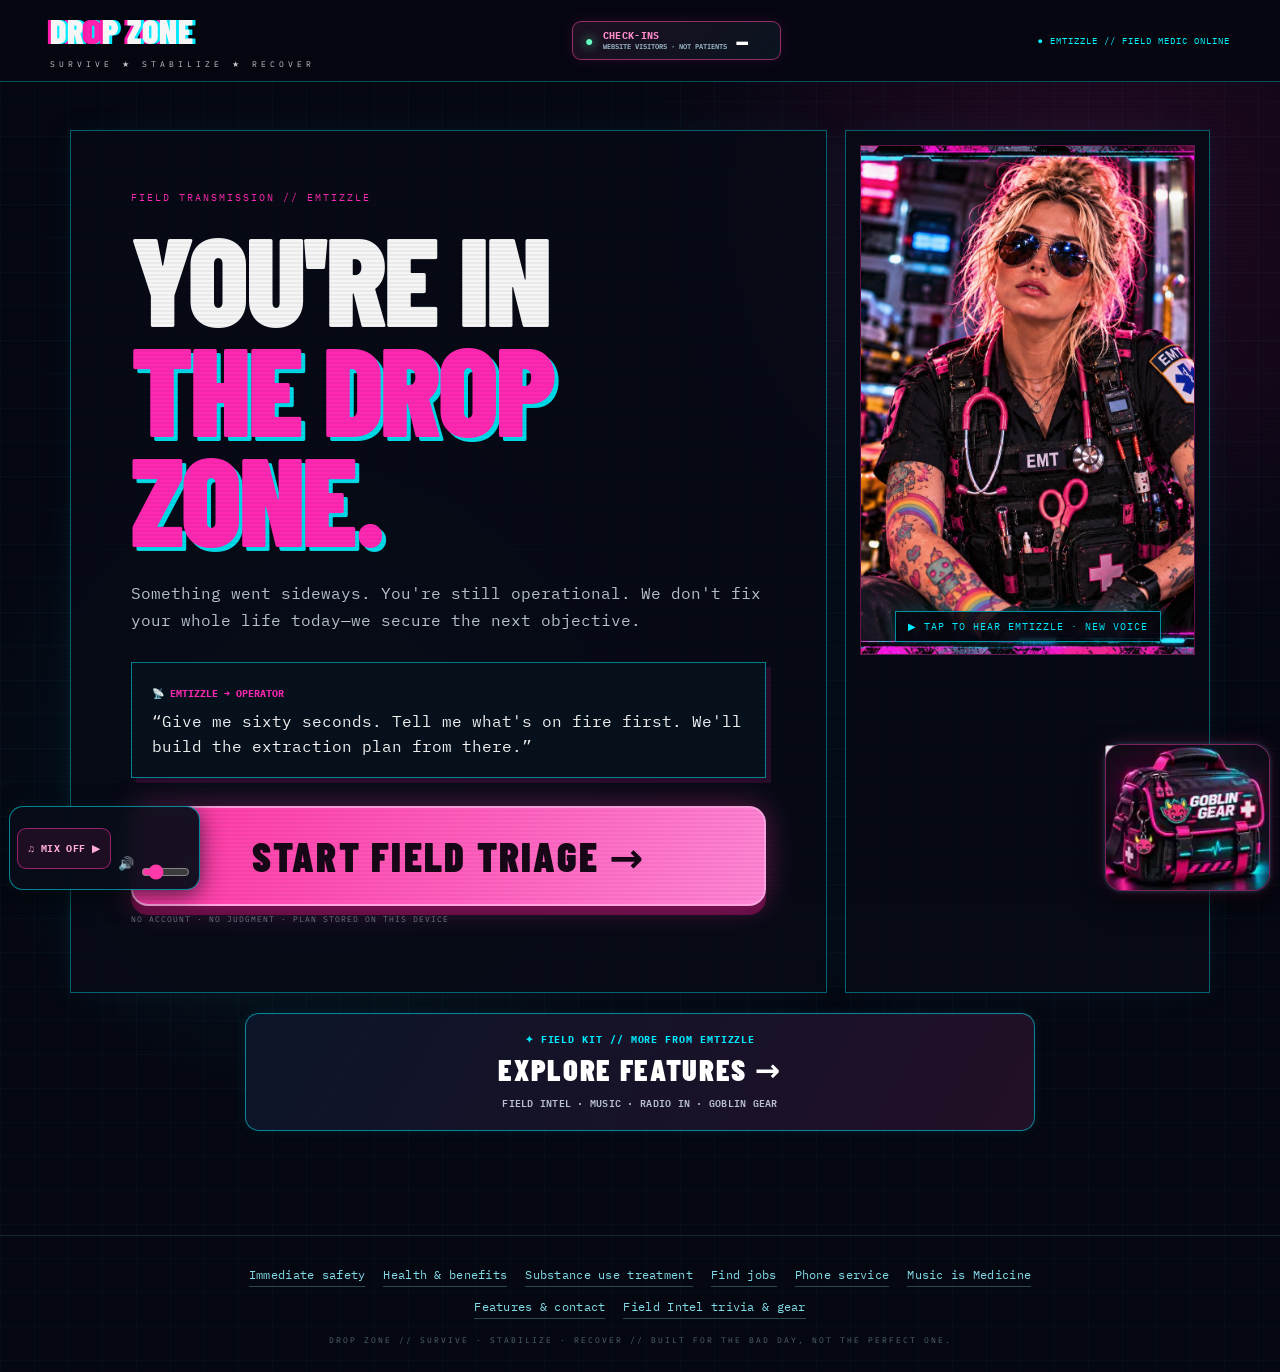
==== commit f7faef63: "Move co-pilot into Goblin Gear while preserving disclaimer and onboarding" ====
--- a/index.html
+++ b/index.html
@@ -161,7 +161,7 @@
     <button type="button" onclick="startSceneTriage()">🚑 BUILD MY FIELD PLAN →</button>
   </div>
   <p class="scene-mission-note">These are optional little resets, not medical advice. For urgent help, start Field Triage.</p>
-</dialog><main><section id="home"><div class="hero"><div class="console"><p class="tag">FIELD TRANSMISSION // EMTIZZLE</p><h1 class="drop-trigger" onclick="openScene()" title="EMTizzle on scene">YOU'RE IN<br><i>THE DROP ZONE.</i></h1><p class="lead">Something went sideways. You're still operational. We don't fix your whole life today—we secure the next objective.</p><aside><b>📡 EMTIZZLE → OPERATOR</b><p>“Give me sixty seconds. Tell me what's on fire first. We'll build the extraction plan from there.”</p></aside><button class="go triage-launch" onclick="show('triage')">START FIELD TRIAGE →</button><p class="micro">NO ACCOUNT · NO JUDGMENT · PLAN STORED ON THIS DEVICE</p></div><div class="mediccard"><div class="portrait"><img src="emtizzle-home.jpg" alt="EMTizzle field medic" style="width:100%;height:100%;object-fit:cover;object-position:center;display:block;border-radius:inherit"><button type="button" class="portrait-tap" onclick="emtizzleGreeting()" aria-label="Hear EMTizzle welcome you"><span>▶ TAP TO HEAR EMTIZZLE · NEW VOICE</span></button></div><p id="emtizzleGreetingCaption" class="voice-caption" role="status" aria-live="polite" hidden></p></div></div><div class="features-home-entry"><a class="features-home-link" href="features.html" aria-label="Explore Drop Zone features, contact, music, co-pilot and build updates"><small>✦ FIELD KIT // MORE FROM EMTIZZLE</small><strong>EXPLORE FEATURES →</strong><span>FIELD INTEL · MUSIC · RADIO IN · CO-PILOT</span></a></div></section><section id="triage" class="hidden">
+</dialog><main><section id="home"><div class="hero"><div class="console"><p class="tag">FIELD TRANSMISSION // EMTIZZLE</p><h1 class="drop-trigger" onclick="openScene()" title="EMTizzle on scene">YOU'RE IN<br><i>THE DROP ZONE.</i></h1><p class="lead">Something went sideways. You're still operational. We don't fix your whole life today—we secure the next objective.</p><aside><b>📡 EMTIZZLE → OPERATOR</b><p>“Give me sixty seconds. Tell me what's on fire first. We'll build the extraction plan from there.”</p></aside><button class="go triage-launch" onclick="show('triage')">START FIELD TRIAGE →</button><p class="micro">NO ACCOUNT · NO JUDGMENT · PLAN STORED ON THIS DEVICE</p></div><div class="mediccard"><div class="portrait"><img src="emtizzle-home.jpg" alt="EMTizzle field medic" style="width:100%;height:100%;object-fit:cover;object-position:center;display:block;border-radius:inherit"><button type="button" class="portrait-tap" onclick="emtizzleGreeting()" aria-label="Hear EMTizzle welcome you"><span>▶ TAP TO HEAR EMTIZZLE · NEW VOICE</span></button></div><p id="emtizzleGreetingCaption" class="voice-caption" role="status" aria-live="polite" hidden></p></div></div><div class="features-home-entry"><a class="features-home-link" href="features.html" aria-label="Explore Drop Zone features, contact, music, Field Intel and build updates"><small>✦ FIELD KIT // MORE FROM EMTIZZLE</small><strong>EXPLORE FEATURES →</strong><span>FIELD INTEL · MUSIC · RADIO IN · GOBLIN GEAR</span></a></div></section><section id="triage" class="hidden">
   <button class="back" onclick="show('home')">← HOME</button>
   <p class="tag">TRIAGE // WHAT DO YOU NEED RIGHT NOW?</p>
   <h2>PICK THE FIRST FIRE.</h2>
@@ -214,17 +214,18 @@
 <p>Knowledge collectibles live here separately from your real supplies. They do not represent physical items, benefits, or eligibility.</p>
 <div id="dzIntelEarnedList" aria-live="polite"><p>NO INTEL GEAR YET. READY FOR A MISSION?</p></div>
 <a class="dz-intel-start" href="field-intel.html">🎮 PLAY FIELD INTEL &amp; EARN PERKS →</a>
-</div><button class="back wide" onclick="show('status')">← BACK TO STATUS</button></section><section id="missions" class="hidden"><div class="missionhead"><div><p class="tag">LIVE FIELD PLAN // OPERATOR ACTIVE</p><h2>STABILIZE THE ZONE.</h2></div><button class="callmedic" onclick="medic()">✚ CALL THE MEDIC ›</button></div><div class="statusbar"><div><small>OPERATOR STATUS</small><b id="state">CRISIS → STABILIZING</b></div><div><small>CASH RUNWAY</small><b id="cashStat">$0</b></div><div><small>SIGNAL</small><b>LIVE ●</b></div></div><aside id="tx"><b>📡 EMTIZZLE → OPERATOR</b><p>First mission only. Finish it. Then we move.</p></aside><div id="list"></div><blockquote><span>FIELD NOTE // SOMEONE MADE IT OUT</span><p>“I only needed a safe plan for Tuesday. Once Tuesday stopped being an emergency, I could work on Wednesday.”</p><b>— ANONYMOUS OPERATOR</b></blockquote><button class="back wide" onclick="show('triage')">SITUATION CHANGED? RE-TRIAGE</button></section></main><dialog id="housingHelpDialog" class="housing-dialog" aria-labelledby="housingHelpTitle"><button class="housing-close" type="button" onclick="this.closest('dialog').close()" aria-label="Close">✕</button><p class="housing-kicker">📡 FIELD TRANSMISSION // EMTIZZLE</p><h2 id="housingHelpTitle">🏠 HELP, I'M HOMELESS.</h2><p class="housing-story"><strong>I've been there.</strong> I've experienced housing insecurity myself. I know how exhausting it can be to find a safe place to sleep, a shower, clean clothes, and the energy to keep going. I'm an EMT, and I built this guide because finding basic help shouldn't require navigating a hundred websites. You deserve practical options, without judgment. <em>— EMTizzle</em></p><p>START HERE // Pick one need. You don't have to solve everything today.</p><div class="housing-actions"><a href="tel:211">📞 CALL 211</a><a href="https://www.211.org/" target="_blank" rel="noopener noreferrer">🌎 FIND HELP IN YOUR AREA ↗</a></div><h3>🚿 SHOWERS + 🧺 LAUNDRY // FREMONT & BAY AREA</h3><p class="housing-small">Starter guide for Fremont and Alameda County, not an automatic location search. Hours and eligibility may change. Call before traveling.</p><div class="housing-resource"><b>🚿 BACS South County Wellness Center</b><p>40963 Grimmer Blvd, Fremont. Showers, meals, clothing, and housing support. City lists Mon–Fri 9 AM–3 PM.</p><a href="tel:5106577425">CALL 510-657-7425</a> · <a href="https://www.fremont.gov/residents/homeless-response/homeless-services" target="_blank" rel="noopener noreferrer">CITY INFO ↗</a></div><div class="housing-resource"><b>🚿 Centerville community showers</b><p>4360 Central Ave, Fremont. Tuesday and Thursday afternoon showers. Confirm sign-up time.</p><a href="tel:5105742222">CALL FREMONT 510-574-2222</a> · <a href="https://www.fremont.gov/residents/homeless-response/homeless-services/community-drop-in-services" target="_blank" rel="noopener noreferrer">SCHEDULE ↗</a></div><div class="housing-resource"><b>🚿🧺 Hayward homeless resource program</b><p>First Presbyterian Church program. Showers and laundry listed Mon/Wed/Fri 10 AM–3 PM. Call for location and access.</p><a href="tel:5106344750">CALL 510-634-4750</a> · <a href="https://211alamedacounty.org/resources/homeless-services-68289181/" target="_blank" rel="noopener noreferrer">DETAILS ↗</a></div><div class="housing-resource"><b>🚿🧺 San Leandro Drop-In Center</b><p>555 Lewelling Blvd, San Leandro. Showers and laundry listed Tue–Thu 9:30 AM–2 PM.</p><a href="tel:5107222555">CALL 510-722-2555</a> · <a href="https://alcosafeparking.com/resources" target="_blank" rel="noopener noreferrer">DETAILS ↗</a></div><div class="housing-resource"><b>🏠 Fremont housing help & mobile hygiene schedules</b><p>Housing assessments, referrals, community drop-in services and current shower/laundry schedules.</p><a href="tel:5105742222">CALL 510-574-2222</a> · <a href="https://www.fremont.gov/residents/homeless-response/homeless-services/community-drop-in-services" target="_blank" rel="noopener noreferrer">CITY GUIDE ↗</a></div><h3>📍 SANTA CLARA COUNTY // FIELD GUIDE</h3><p class="housing-story"><strong>EMTizzle's field note:</strong> Santa Clara County can be difficult to navigate when you're unhoused. I've experienced those barriers personally. These are practical leads, not promises of a bed or service. Please check the schedule before spending money on transportation.</p><div class="housing-resource"><b>🚿🧺 City of Santa Clara — Dignity on Wheels</b><p>Central Park Softball Fields, Hayward Drive, Santa Clara. Free showers and laundry Wednesdays, 9 AM–1:30 PM (city's 2026 schedule).</p><a href="tel:4086152490">CALL 408-615-2490</a> · <a href="https://www.santaclaraca.gov/our-city/departments-a-f/community-development/housing-community-services-division/homeless-prevention-and-assistance" target="_blank" rel="noopener noreferrer">CITY SOURCE ↗</a></div><div class="housing-resource"><b>🚿🧺 San Jose — Dignity on Wheels</b><p>Roosevelt Community Center, 901 E Santa Clara St: Mondays 6–10 PM. Northside Community Center, 488 N 6th St: Fridays 8 AM–12:30 PM. Confirm mobile service before travel.</p><a href="https://www.fdcsj.org/services" target="_blank" rel="noopener noreferrer">PROGRAM DETAILS ↗</a></div><div class="housing-resource"><b>🚿🧺 Mountain View — Hope's Corner</b><p>748 Mercy St. Shower and laundry appointments; sign up during meal distribution. Listed Mon/Wed/Sat, but confirm service times.</p><a href="https://www.losaltosca.gov/777/Local-Services-for-the-Unhoused" target="_blank" rel="noopener noreferrer">CITY RESOURCE GUIDE ↗</a></div><div class="housing-resource"><b>🚿🧺 Palo Alto — LifeMoves Opportunity Center</b><p>33 Encina Ave. Meals, showers, laundry and housing navigation. Call to check hours.</p><a href="tel:6508538672">CALL 650-853-8672</a> · <a href="https://lifemoves.org/get-help/" target="_blank" rel="noopener noreferrer">PROGRAM DETAILS ↗</a></div><div class="housing-resource"><b>🏠 Countywide shelter referral</b><p>Here4You: 408-385-2400, daily 9 AM–7 PM. Many shelters require referral; calling does not guarantee a bed.</p><a href="tel:4083852400">CALL HERE4YOU</a> · <a href="https://www.sanjoseca.gov/your-government/departments-offices/housing/resource-library/homeless-services-guide" target="_blank" rel="noopener noreferrer">SAN JOSE SERVICES GUIDE ↗</a></div><div class="housing-resource"><b>🧴 FOOD, HYGIENE & HOUSING NAVIGATION</b><p>San Jose's service guide lists meal programs, hygiene access, safe parking and employment services. Check categories and intake rules before visiting.</p><a href="https://www.sanjoseca.gov/your-government/departments-offices/housing/resource-library/homeless-services-guide" target="_blank" rel="noopener noreferrer">OPEN CITY GUIDE ↗</a></div><div class="housing-resource"><b>🧺 TUESDAY SOCIAL SERVICES + WEEKEND RESOURCE EVENTS — COMMUNITY TIP</b><p>EMTizzle reports Tuesday showers and laundry at a social services location, plus some alternating-weekend food, haircuts and hygiene distributions, and a paid work activity. Exact site, schedule, eligibility and work sign-up are NOT YET VERIFIED. Please do not travel based on this tip alone. We are working to confirm details.</p></div><p class="housing-small">If you are in immediate danger, call emergency services. This guide cannot reserve a bed or confirm same-day availability.</p><button class="housing-done" type="button" onclick="this.closest('dialog').close()">← BACK TO DROP ZONE</button></dialog><script>function openHousingHelp(){document.getElementById('housingHelpDialog').showModal()}</script><dialog id="ambDialog" class="amb-dialog" aria-labelledby="ambTitle"><div class="amb-big" aria-hidden="true">🚑🚨</div><h2 id="ambTitle">CALL THE AMBULANCE</h2><p><b>In the U.S., call 911 and ask for EMS.</b> Tell the dispatcher your location and what happened. Follow their instructions.</p><a href="tel:911">📞 CALL 911 · ASK FOR EMS</a><p>Emergency responders can dispatch help. Arrival times vary. Drop Zone cannot send an ambulance itself.</p><button type="button" onclick="playAmbSiren()">🔊 PLAY SIREN</button><button type="button" onclick="document.getElementById('ambDialog').close()">✕ CLOSE</button><p><small>The 911 button opens your phone dialer; you must place the call. Outside the U.S., use your local emergency number.</small></p></dialog><dialog id="medicContact" class="medic-contact" aria-labelledby="medicContactTitle" aria-describedby="medicContactNote"><button type="button" class="medic-contact-close" onclick="closeMedicContact()" aria-label="Close contact options">×</button><p class="tag">✚ EMTIZZLE // FIELD TRANSMISSION</p><h2 id="medicContactTitle">RADIO IN.</h2><p id="medicContactNote">Want to reach EMTizzle? Send an email or visit her TikTok. These are not live emergency services or guaranteed immediate replies. If you're in immediate danger, contact local emergency services.</p><div class="medic-contact-actions"><a class="medic-contact-primary" href="mailto:emtizzle@proton.me?subject=DROP%20ZONE%20%2F%2F%20FIELD%20TRANSMISSION&body=Hey%20EMTizzle%2C%0A%0AI'm%20reaching%20out%20from%20Drop%20Zone.%0A%0A">✉ SEND EMAIL →</a><a href="https://www.tiktok.com/@emtizzle" target="_blank" rel="noopener noreferrer">▶ EMTIZZLE ON TIKTOK ↗</a></div><p class="medic-contact-foot">The email button opens your mail app with a draft. Nothing is sent until you press Send. Avoid sharing sensitive information you don't want emailed.</p><p class="medic-contact-email">EMAIL // emtizzle@proton.me</p></dialog><div id="goblinMedbag" class="goblin-medbag" aria-label="Goblin Gear: Job Goblin and Pantry Goblin">
+</div><button class="back wide" onclick="show('status')">← BACK TO STATUS</button></section><section id="missions" class="hidden"><div class="missionhead"><div><p class="tag">LIVE FIELD PLAN // OPERATOR ACTIVE</p><h2>STABILIZE THE ZONE.</h2></div><button class="callmedic" onclick="medic()">✚ CALL THE MEDIC ›</button></div><div class="statusbar"><div><small>OPERATOR STATUS</small><b id="state">CRISIS → STABILIZING</b></div><div><small>CASH RUNWAY</small><b id="cashStat">$0</b></div><div><small>SIGNAL</small><b>LIVE ●</b></div></div><aside id="tx"><b>📡 EMTIZZLE → OPERATOR</b><p>First mission only. Finish it. Then we move.</p></aside><div id="list"></div><blockquote><span>FIELD NOTE // SOMEONE MADE IT OUT</span><p>“I only needed a safe plan for Tuesday. Once Tuesday stopped being an emergency, I could work on Wednesday.”</p><b>— ANONYMOUS OPERATOR</b></blockquote><button class="back wide" onclick="show('triage')">SITUATION CHANGED? RE-TRIAGE</button></section></main><dialog id="housingHelpDialog" class="housing-dialog" aria-labelledby="housingHelpTitle"><button class="housing-close" type="button" onclick="this.closest('dialog').close()" aria-label="Close">✕</button><p class="housing-kicker">📡 FIELD TRANSMISSION // EMTIZZLE</p><h2 id="housingHelpTitle">🏠 HELP, I'M HOMELESS.</h2><p class="housing-story"><strong>I've been there.</strong> I've experienced housing insecurity myself. I know how exhausting it can be to find a safe place to sleep, a shower, clean clothes, and the energy to keep going. I'm an EMT, and I built this guide because finding basic help shouldn't require navigating a hundred websites. You deserve practical options, without judgment. <em>— EMTizzle</em></p><p>START HERE // Pick one need. You don't have to solve everything today.</p><div class="housing-actions"><a href="tel:211">📞 CALL 211</a><a href="https://www.211.org/" target="_blank" rel="noopener noreferrer">🌎 FIND HELP IN YOUR AREA ↗</a></div><h3>🚿 SHOWERS + 🧺 LAUNDRY // FREMONT & BAY AREA</h3><p class="housing-small">Starter guide for Fremont and Alameda County, not an automatic location search. Hours and eligibility may change. Call before traveling.</p><div class="housing-resource"><b>🚿 BACS South County Wellness Center</b><p>40963 Grimmer Blvd, Fremont. Showers, meals, clothing, and housing support. City lists Mon–Fri 9 AM–3 PM.</p><a href="tel:5106577425">CALL 510-657-7425</a> · <a href="https://www.fremont.gov/residents/homeless-response/homeless-services" target="_blank" rel="noopener noreferrer">CITY INFO ↗</a></div><div class="housing-resource"><b>🚿 Centerville community showers</b><p>4360 Central Ave, Fremont. Tuesday and Thursday afternoon showers. Confirm sign-up time.</p><a href="tel:5105742222">CALL FREMONT 510-574-2222</a> · <a href="https://www.fremont.gov/residents/homeless-response/homeless-services/community-drop-in-services" target="_blank" rel="noopener noreferrer">SCHEDULE ↗</a></div><div class="housing-resource"><b>🚿🧺 Hayward homeless resource program</b><p>First Presbyterian Church program. Showers and laundry listed Mon/Wed/Fri 10 AM–3 PM. Call for location and access.</p><a href="tel:5106344750">CALL 510-634-4750</a> · <a href="https://211alamedacounty.org/resources/homeless-services-68289181/" target="_blank" rel="noopener noreferrer">DETAILS ↗</a></div><div class="housing-resource"><b>🚿🧺 San Leandro Drop-In Center</b><p>555 Lewelling Blvd, San Leandro. Showers and laundry listed Tue–Thu 9:30 AM–2 PM.</p><a href="tel:5107222555">CALL 510-722-2555</a> · <a href="https://alcosafeparking.com/resources" target="_blank" rel="noopener noreferrer">DETAILS ↗</a></div><div class="housing-resource"><b>🏠 Fremont housing help & mobile hygiene schedules</b><p>Housing assessments, referrals, community drop-in services and current shower/laundry schedules.</p><a href="tel:5105742222">CALL 510-574-2222</a> · <a href="https://www.fremont.gov/residents/homeless-response/homeless-services/community-drop-in-services" target="_blank" rel="noopener noreferrer">CITY GUIDE ↗</a></div><h3>📍 SANTA CLARA COUNTY // FIELD GUIDE</h3><p class="housing-story"><strong>EMTizzle's field note:</strong> Santa Clara County can be difficult to navigate when you're unhoused. I've experienced those barriers personally. These are practical leads, not promises of a bed or service. Please check the schedule before spending money on transportation.</p><div class="housing-resource"><b>🚿🧺 City of Santa Clara — Dignity on Wheels</b><p>Central Park Softball Fields, Hayward Drive, Santa Clara. Free showers and laundry Wednesdays, 9 AM–1:30 PM (city's 2026 schedule).</p><a href="tel:4086152490">CALL 408-615-2490</a> · <a href="https://www.santaclaraca.gov/our-city/departments-a-f/community-development/housing-community-services-division/homeless-prevention-and-assistance" target="_blank" rel="noopener noreferrer">CITY SOURCE ↗</a></div><div class="housing-resource"><b>🚿🧺 San Jose — Dignity on Wheels</b><p>Roosevelt Community Center, 901 E Santa Clara St: Mondays 6–10 PM. Northside Community Center, 488 N 6th St: Fridays 8 AM–12:30 PM. Confirm mobile service before travel.</p><a href="https://www.fdcsj.org/services" target="_blank" rel="noopener noreferrer">PROGRAM DETAILS ↗</a></div><div class="housing-resource"><b>🚿🧺 Mountain View — Hope's Corner</b><p>748 Mercy St. Shower and laundry appointments; sign up during meal distribution. Listed Mon/Wed/Sat, but confirm service times.</p><a href="https://www.losaltosca.gov/777/Local-Services-for-the-Unhoused" target="_blank" rel="noopener noreferrer">CITY RESOURCE GUIDE ↗</a></div><div class="housing-resource"><b>🚿🧺 Palo Alto — LifeMoves Opportunity Center</b><p>33 Encina Ave. Meals, showers, laundry and housing navigation. Call to check hours.</p><a href="tel:6508538672">CALL 650-853-8672</a> · <a href="https://lifemoves.org/get-help/" target="_blank" rel="noopener noreferrer">PROGRAM DETAILS ↗</a></div><div class="housing-resource"><b>🏠 Countywide shelter referral</b><p>Here4You: 408-385-2400, daily 9 AM–7 PM. Many shelters require referral; calling does not guarantee a bed.</p><a href="tel:4083852400">CALL HERE4YOU</a> · <a href="https://www.sanjoseca.gov/your-government/departments-offices/housing/resource-library/homeless-services-guide" target="_blank" rel="noopener noreferrer">SAN JOSE SERVICES GUIDE ↗</a></div><div class="housing-resource"><b>🧴 FOOD, HYGIENE & HOUSING NAVIGATION</b><p>San Jose's service guide lists meal programs, hygiene access, safe parking and employment services. Check categories and intake rules before visiting.</p><a href="https://www.sanjoseca.gov/your-government/departments-offices/housing/resource-library/homeless-services-guide" target="_blank" rel="noopener noreferrer">OPEN CITY GUIDE ↗</a></div><div class="housing-resource"><b>🧺 TUESDAY SOCIAL SERVICES + WEEKEND RESOURCE EVENTS — COMMUNITY TIP</b><p>EMTizzle reports Tuesday showers and laundry at a social services location, plus some alternating-weekend food, haircuts and hygiene distributions, and a paid work activity. Exact site, schedule, eligibility and work sign-up are NOT YET VERIFIED. Please do not travel based on this tip alone. We are working to confirm details.</p></div><p class="housing-small">If you are in immediate danger, call emergency services. This guide cannot reserve a bed or confirm same-day availability.</p><button class="housing-done" type="button" onclick="this.closest('dialog').close()">← BACK TO DROP ZONE</button></dialog><script>function openHousingHelp(){document.getElementById('housingHelpDialog').showModal()}</script><dialog id="ambDialog" class="amb-dialog" aria-labelledby="ambTitle"><div class="amb-big" aria-hidden="true">🚑🚨</div><h2 id="ambTitle">CALL THE AMBULANCE</h2><p><b>In the U.S., call 911 and ask for EMS.</b> Tell the dispatcher your location and what happened. Follow their instructions.</p><a href="tel:911">📞 CALL 911 · ASK FOR EMS</a><p>Emergency responders can dispatch help. Arrival times vary. Drop Zone cannot send an ambulance itself.</p><button type="button" onclick="playAmbSiren()">🔊 PLAY SIREN</button><button type="button" onclick="document.getElementById('ambDialog').close()">✕ CLOSE</button><p><small>The 911 button opens your phone dialer; you must place the call. Outside the U.S., use your local emergency number.</small></p></dialog><dialog id="medicContact" class="medic-contact" aria-labelledby="medicContactTitle" aria-describedby="medicContactNote"><button type="button" class="medic-contact-close" onclick="closeMedicContact()" aria-label="Close contact options">×</button><p class="tag">✚ EMTIZZLE // FIELD TRANSMISSION</p><h2 id="medicContactTitle">RADIO IN.</h2><p id="medicContactNote">Want to reach EMTizzle? Send an email or visit her TikTok. These are not live emergency services or guaranteed immediate replies. If you're in immediate danger, contact local emergency services.</p><div class="medic-contact-actions"><a class="medic-contact-primary" href="mailto:emtizzle@proton.me?subject=DROP%20ZONE%20%2F%2F%20FIELD%20TRANSMISSION&body=Hey%20EMTizzle%2C%0A%0AI'm%20reaching%20out%20from%20Drop%20Zone.%0A%0A">✉ SEND EMAIL →</a><a href="https://www.tiktok.com/@emtizzle" target="_blank" rel="noopener noreferrer">▶ EMTIZZLE ON TIKTOK ↗</a></div><p class="medic-contact-foot">The email button opens your mail app with a draft. Nothing is sent until you press Send. Avoid sharing sensitive information you don't want emailed.</p><p class="medic-contact-email">EMAIL // emtizzle@proton.me</p></dialog><div id="goblinMedbag" class="goblin-medbag" aria-label="Goblin Gear: Job Goblin, Pantry Goblin, and Co-pilot">
 <a id="jobGoblinLink" inert aria-hidden="true" class="job-goblin" href="./job-goblin.html" aria-label="Open Job Goblin employment finder" title="Job Goblin is hiding in the medic bag!"><span class="job-goblin-body" aria-hidden="true">👹<span class="job-goblin-briefcase">💼</span></span><span class="job-goblin-label">JOB GOBLIN ↗</span></a>
 <a id="pantryGoblinLink" inert aria-hidden="true" class="pantry-goblin" href="https://pantry-goblin.vercel.app/" target="_blank" rel="noopener noreferrer" aria-label="Open Pantry Goblin food finder in a new tab" title="Pantry Goblin is hiding in the medic bag!"><span class="goblin-body" aria-hidden="true">👹<span class="goblin-beans">🥫</span></span><span class="goblin-label">PANTRY GOBLIN ↗</span></a>
-<button id="goBagToggle" class="goblin-medbag-toggle" type="button" aria-expanded="false" aria-controls="jobGoblinLink pantryGoblinLink" aria-label="Open Goblin Gear" title="Goblin Gear: tap to reveal Job Goblin and Pantry Goblin">
+<button id="dzCopilotGearButton" class="goblin-copilot" type="button" inert aria-hidden="true" aria-controls="dzCoachPanel" aria-haspopup="dialog" aria-label="Open EMTizzle’s Co-pilot chat and welcome guide" title="Co-pilot is hiding in the bag!"><span class="goblin-copilot-body" aria-hidden="true">🤖</span><span class="goblin-copilot-label">CO-PILOT 💗</span></button>
+<button id="goBagToggle" class="goblin-medbag-toggle" type="button" aria-expanded="false" aria-controls="jobGoblinLink pantryGoblinLink dzCopilotGearButton" aria-label="Open Goblin Gear" title="Goblin Gear: tap to reveal Job Goblin, Pantry Goblin, and Co-pilot">
 <img class="goblin-gear-art" src="./goblin-gear-icon.svg" alt="" width="180" height="160" decoding="async">
 </button></div><script>
 (function () {
   const bag = document.getElementById('goblinMedbag');
   const toggle = document.getElementById('goBagToggle');
   if (!bag || !toggle) return;
-  const tools = ['jobGoblinLink', 'pantryGoblinLink']
+  const tools = ['jobGoblinLink', 'pantryGoblinLink', 'dzCopilotGearButton']
     .map(id => document.getElementById(id)).filter(Boolean);
   const label = toggle.querySelector('.medbag-tool-cta');
   function setOpen(open) {
@@ -260,7 +261,7 @@
 <a href="features.html">Features &amp; contact</a> <a href="field-intel.html">Field Intel trivia &amp; gear</a>
 </nav>
 <div>DROP ZONE // SURVIVE · STABILIZE · RECOVER // BUILT FOR THE BAD DAY, NOT THE PERFECT ONE.</div>
-</footer><button id="dzCoachLaunch" class="dz-coach-launch" type="button" hidden aria-controls="dzCoachPanel" aria-expanded="false" aria-label="Talk to EMTizzle’s co-pilot for encouragement"><span class="dz-coach-icon" aria-hidden="true">🤖</span><span>💗 TALK TO CO-PILOT ↗</span></button>
+</footer>
 <dialog id="dzLlmWelcome" aria-labelledby="dzLlmWelcomeTitle" style="width:min(92vw,480px);max-height:85vh;overflow:auto;border:2px solid #ff4ba9;border-radius:22px;padding:24px;background:#170e20;color:#fff;box-shadow:0 20px 80px #000b;font:inherit"><h2 id="dzLlmWelcomeTitle" style="color:#ff87c6;margin:0 0 12px">🤖 A NOTE FROM EMTIZZLE AI</h2><p style="line-height:1.65">Welcome to the world of large language models! Meet your co-pilot: think of her like a clever, slightly chaotic, 25-year-old toy robot. She's fun to talk to and can help you think things through—but she's not infallible.</p><p style="line-height:1.65"><strong>HOW TO CHAT:</strong> Tap a suggested prompt or type your own message, then press SEND. Give her context, ask clear questions, and ask follow-up questions. Double-check important answers with reliable sources. If she sounds certain about something she doesn't know, she may be making it up.</p><p style="line-height:1.65"><strong>MODE CHECK:</strong> The chat clearly labels whether live AI is connected or you are receiving prewritten offline encouragement. Offline mode is not a live language model.</p><p style="line-height:1.65">Use her for ideas, encouragement, and next steps—not as your only source for medical, legal, financial, or emergency decisions. And please don't share sensitive personal information.</p><p style="line-height:1.65">Questions about AI? Hit me up through my website or social. 💗<br><strong>— EMTizzle AI</strong></p><div style="display:flex;flex-wrap:wrap;gap:10px;margin-top:18px"><button type="button" id="dzLlmGotIt" style="flex:1;background:#ff4ba9;color:#190a16;border:0;border-radius:12px;padding:14px;font-weight:900;cursor:pointer">OPEN CO-PILOT CHAT →</button><a href="https://www.facebook.com/share/1cUGsjaLsc/" target="_blank" rel="noopener noreferrer" style="color:#ffb3db;padding:13px" aria-label="Visit Glitchbot Magazine HQ on Facebook">FACEBOOK ↗</a></div></dialog>
 <section id="dzCoachPanel" class="dz-coach-panel" role="dialog" aria-label="EMTizzle’s onboard co-pilot — encouragement chat" data-endpoint="" hidden>
   <header class="dz-coach-top"><div><strong>🤖 EMTIZZLE’S CO-PILOT</strong><small id="dzCoachMode" role="status">● OFFLINE ENCOURAGEMENT MODE</small></div><button id="dzCoachClose" type="button" aria-label="Close co-pilot chat">×</button></header>
@@ -270,35 +271,33 @@
   <div class="dz-coach-chips"><button type="button" data-pep="Give me a quick pep talk.">⚡ PEP TALK</button><button type="button" data-pep="Help me celebrate a small win.">⭐ SMALL WIN</button><button type="button" data-pep="What's one tiny next step?">🎯 NEXT MOVE</button><button type="button" data-pep="Suggest two real songs to lift my mood and ask me about my music taste.">🎵 MUSIC</button><button type="button" data-pep="Help me try a gentle optional bit of movement today. Nothing intense or medical.">💃 MOVE</button></div>
   <form id="dzCoachForm" class="dz-coach-form"><input id="dzCoachInput" type="text" maxlength="700" autocomplete="off" aria-label="Message the onboard co-pilot" placeholder="Tell me what you need to hear…" required><button id="dzCoachSend" type="submit">SEND →</button></form>
   <div class="dz-coach-options"><label><input id="dzCoachAutoVoice" type="checkbox"> READ REPLIES ALOUD</label><button id="dzCoachClear" type="button">CLEAR CHAT</button></div>
-  <p class="dz-coach-disclaimer"><b>ENCOURAGEMENT ONLY.</b> Not medical advice, a clinician, counseling or emergency help. If you're in immediate danger, call local emergency services (911 in the US); in the US call/text 988 for crisis support. Co-pilot speech uses your device's synthetic voice, not EMTizzle’s personal recording. Never share sensitive information here. When live chat is enabled, recent messages are processed by Cloudflare Workers AI under Cloudflare’s service policies. No chat text is saved by Drop Zone. Offline replies are prewritten. The site does not save conversations. Recent messages are sent to the model as context.</p>
+  <div class="dz-coach-legal" aria-label="Important co-pilot safety information">
+  <p class="dz-coach-legal-banner"><strong>⚠ NOT MEDICAL ADVICE.</strong> Co-pilot provides encouragement and general ideas, not medical, legal, or emergency care. For emergencies in the U.S., call 911. For emotional crisis support, call or text 988.</p>
+  <details class="dz-coach-legal-details"><summary>FULL DISCLAIMER + PRIVACY DETAILS</summary><p class="dz-coach-disclaimer"><b>ENCOURAGEMENT ONLY.</b> Not medical advice, a clinician, counseling or emergency help. If you're in immediate danger, call local emergency services (911 in the US); in the US call/text 988 for crisis support. Co-pilot speech uses your device's synthetic voice, not EMTizzle’s personal recording. Never share sensitive information here. When live chat is enabled, recent messages are processed by Cloudflare Workers AI under Cloudflare’s service policies. No chat text is saved by Drop Zone. Offline replies are prewritten. The site does not save conversations. Recent messages are sent to the model as context.</p></details>
+  </div>
 </section><script>(function(){
   const modal=document.getElementById('dzLlmWelcome');
-  const launch=document.getElementById('dzCoachLaunch');
-  const banner=document.getElementById('dzCoachReady');
+  const copilotGear=document.getElementById('dzCopilotGearButton');
   const proceed=document.getElementById('dzLlmGotIt');
   if(!modal||!proceed)return;
   function openGuide(){if(!modal.open)modal.showModal();}
-  // Homepage entry point: always offer the existing quick guide before opening chat.
-  if(banner) banner.addEventListener('click',openGuide);
-  // Feature page deep link: open the real co-pilot guide, then let the visitor launch chat.
-  try {
-    if (new URLSearchParams(window.location.search).get('feature') === 'copilot') {
-      window.addEventListener('load', () => {
+  function openChat(){document.dispatchEvent(new Event('dropzone:open-copilot'));}
+  // Visible entry: Goblin Gear. First visit gets EMTizzle's original AI guide.
+  if(copilotGear)copilotGear.addEventListener('click',()=>{
+    let seen=false;
+    try{seen=sessionStorage.getItem('dz-llm-welcome-seen')==='yes';}catch(_){}
+    if(seen)openChat();else openGuide();
+  });
+  // Support older bookmarks to the co-pilot guide.
+  try{
+    if(new URLSearchParams(window.location.search).get('feature')==='copilot'){
+      window.addEventListener('load',()=>{
         openGuide();
-        try { window.history.replaceState(null, '', window.location.pathname + window.location.hash); } catch (_) {}
-      }, {once:true});
+        try{history.replaceState(null,'',location.pathname+location.hash);}catch(_){}
+      },{once:true});
     }
-  } catch (_) {}
-  // The floating launcher still shows the guide on a visitor's first use.
-  if(launch) launch.addEventListener('click',()=>{
-    try{if(sessionStorage.getItem('dz-llm-welcome-seen')==='yes')return;}catch(_){}
-    setTimeout(openGuide,120);
-  });
-  proceed.addEventListener('click',()=>{
-    modal.close();
-    // Coach.js listens for this event and opens the real onboard chat panel.
-    document.dispatchEvent(new Event('dropzone:open-copilot'));
-  });
+  }catch(_){}
+  proceed.addEventListener('click',()=>{modal.close();openChat();});
   modal.addEventListener('close',()=>{
     try{sessionStorage.setItem('dz-llm-welcome-seen','yes');}catch(_){}
   });
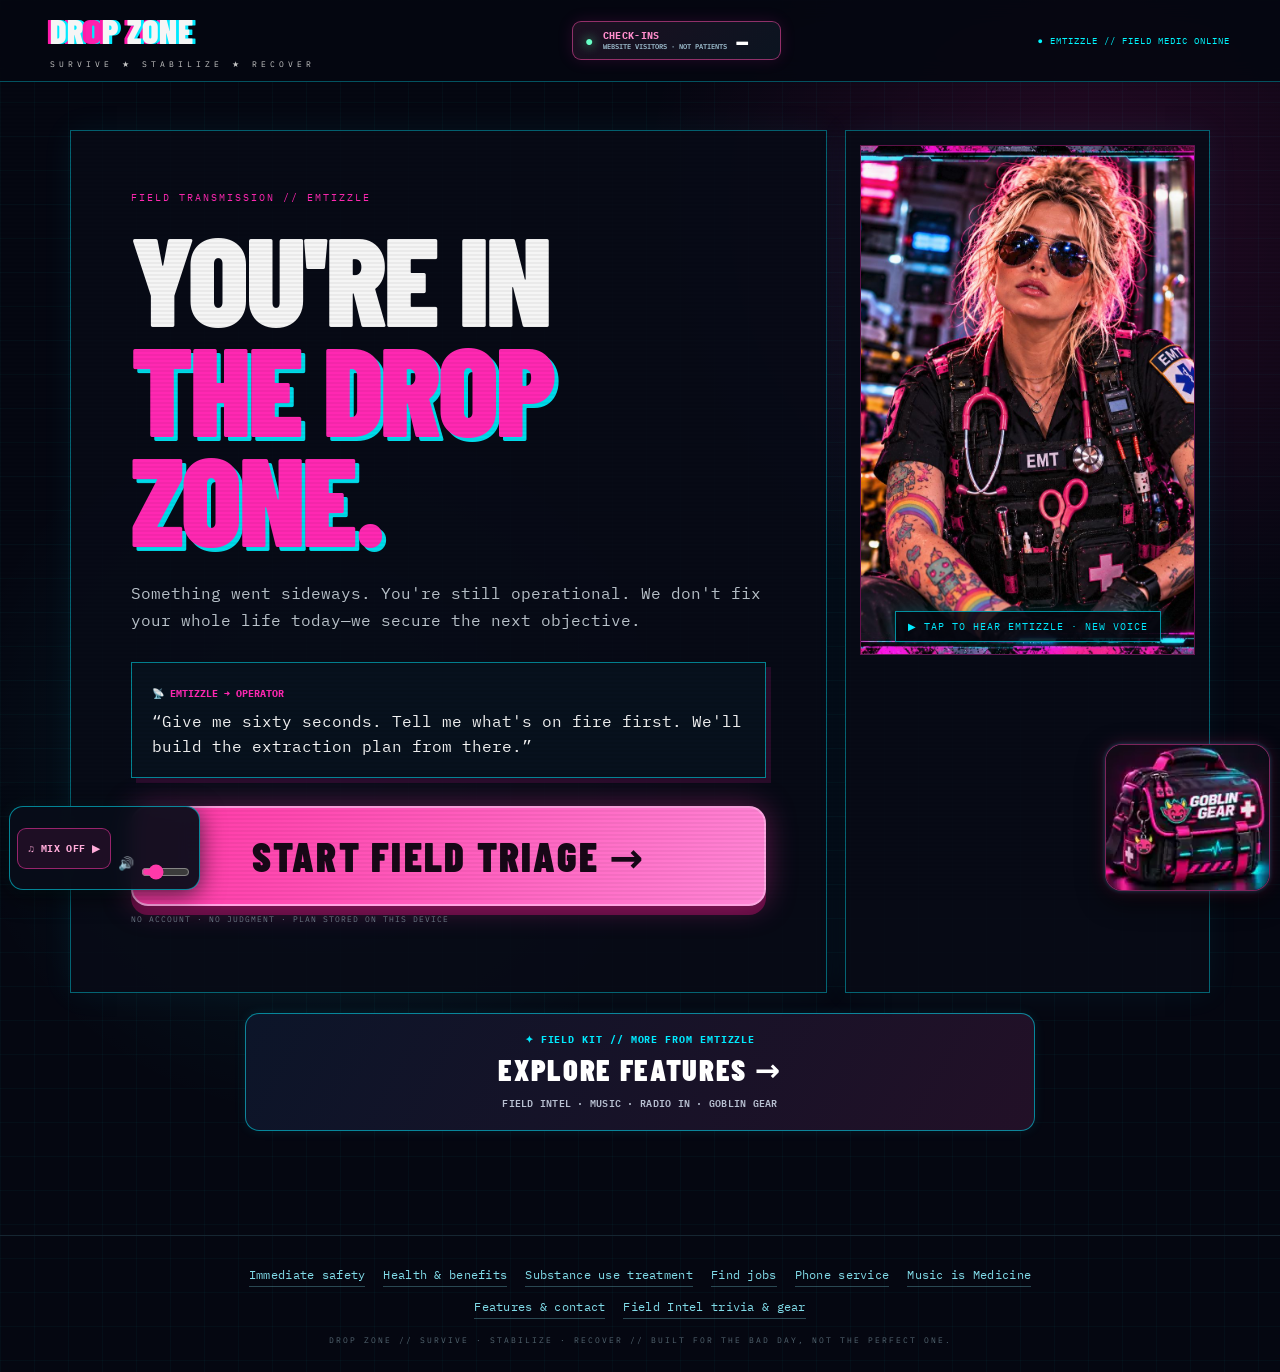
==== commit 054c0ed0: "Refresh stylesheet and chat-script cache versions for Goblin Gear release" ====
--- a/index.html
+++ b/index.html
@@ -1,4 +1,4 @@
-<!doctype html><html lang="en"><head><meta charset="UTF-8"><meta name="viewport" content="width=device-width,initial-scale=1"><meta name="theme-color" content="#050711"><link rel="canonical" href="https://emtizzleai.github.io/drop-zone/"><meta name="description" content="Drop Zone by EMTizzle AI — free field triage and practical help for safety, shelter, food, jobs, phone service, and recovery. Start with one next step."><title>DROP ZONE // EMTizzle AI — Free Field Triage & Resource Guide</title><meta property="og:type" content="website"><meta property="og:title" content="Drop Zone // EMTizzle AI"><meta property="og:description" content="Survive. Stabilize. Recover. Free field triage and practical tools for real-life needs."><meta property="og:url" content="https://emtizzleai.github.io/drop-zone/"><meta property="og:image" content="https://emtizzleai.github.io/drop-zone/emtizzle-home.jpg"><meta name="twitter:card" content="summary_large_image"><link rel="stylesheet" href="style.css?v=hero-mobile-triage-20261114"><link rel="stylesheet" href="scene.css?v=scene-actions-20261109"><link rel="stylesheet" href="coach.css?v=homepage-coach-guide-20261107"><style>.amb-box{margin:18px 0;padding:16px;border:2px solid #ff6a9c;border-radius:20px;background:#36152a}.amb-box button{width:100%;border:0;border-radius:15px;padding:16px;background:#ff4ba9;color:#250c1b;font:900 1.35rem system-ui;cursor:pointer}.amb-box .amb-emoji{display:block;font-size:3rem}.amb-box small{display:block;font-size:.75rem}.amb-box p{font-size:.85rem}.amb-dialog{width:min(94vw,500px);border:2px solid #ff4ba9;border-radius:20px;padding:24px;background:#170e20;color:#fff}.amb-dialog::backdrop{background:#000c}.amb-dialog a{display:block;background:#ff4ba9;color:#210a17;padding:18px;text-align:center;border-radius:14px;font-weight:900;text-decoration:none;font-size:1.25rem;margin:15px 0}.amb-dialog button{background:#33213d;color:white;border:1px solid #8c6687;border-radius:12px;padding:12px;margin:5px;cursor:pointer}.amb-big{font-size:4rem;text-align:center}.home-contact{margin:22px auto;padding:20px;border:1px solid #ff4ba988;border-radius:18px;background:#1d1025;text-align:center}.home-contact button{background:#ff4ba9;color:#190a16;border:0;border-radius:12px;padding:14px 24px;font-weight:900;cursor:pointer}.home-social{display:flex;gap:10px;justify-content:center;flex-wrap:wrap;margin-top:14px}.home-social a{color:#fff;border:1px solid #ff4ba977;border-radius:12px;padding:10px;text-decoration:none}</style><style>.build-banner{position:relative;max-width:1120px;margin:18px auto 26px;padding:16px 18px;text-align:center;border:2px solid #ff269d;border-radius:18px;background:repeating-linear-gradient(135deg,#ff269d 0 11px,#100816 11px 23px) top/100% 9px no-repeat,linear-gradient(120deg,#170719,#080911 55%,#1d0821);box-shadow:0 0 24px #ff269d55;color:#fff;overflow:hidden}.build-banner-warning{display:inline-block;background:#ffe341;color:#16101b;padding:7px 18px;border-radius:7px;font-weight:950;letter-spacing:.06em;transform:rotate(-1deg);margin:10px 0}.build-banner>strong{display:block;font-size:clamp(1rem,3.5vw,1.65rem);letter-spacing:.03em;text-shadow:0 0 12px #ff269d}.build-banner>p{margin:10px 0;color:#ffc8e7;font-weight:700}.build-banner-ready{display:flex;gap:8px;align-items:center;justify-content:center;flex-wrap:wrap;border:1px solid #ff65b6;border-radius:12px;padding:10px;background:#110b19}.build-banner-ready b{color:#ff8fce}.build-banner-ready span{font-size:.85rem;color:#fff}.build-banner-ready{width:100%;color:#fff;font:inherit;cursor:pointer;transition:background .2s ease,box-shadow .2s ease}.build-banner-ready:hover{background:#23122a;box-shadow:0 0 18px #ff28b23b}.build-banner-ready:focus-visible{outline:3px solid #00eaff;outline-offset:4px}@media(max-width:600px){.build-banner{margin:10px 12px 20px;padding:13px 10px}.build-banner-ready{flex-direction:column}}</style><style>
+<!doctype html><html lang="en"><head><meta charset="UTF-8"><meta name="viewport" content="width=device-width,initial-scale=1"><meta name="theme-color" content="#050711"><link rel="canonical" href="https://emtizzleai.github.io/drop-zone/"><meta name="description" content="Drop Zone by EMTizzle AI — free field triage and practical help for safety, shelter, food, jobs, phone service, and recovery. Start with one next step."><title>DROP ZONE // EMTizzle AI — Free Field Triage & Resource Guide</title><meta property="og:type" content="website"><meta property="og:title" content="Drop Zone // EMTizzle AI"><meta property="og:description" content="Survive. Stabilize. Recover. Free field triage and practical tools for real-life needs."><meta property="og:url" content="https://emtizzleai.github.io/drop-zone/"><meta property="og:image" content="https://emtizzleai.github.io/drop-zone/emtizzle-home.jpg"><meta name="twitter:card" content="summary_large_image"><link rel="stylesheet" href="style.css?v=copilot-goblin-gear-20261115"><link rel="stylesheet" href="scene.css?v=scene-actions-20261109"><link rel="stylesheet" href="coach.css?v=copilot-goblin-gear-20261115"><style>.amb-box{margin:18px 0;padding:16px;border:2px solid #ff6a9c;border-radius:20px;background:#36152a}.amb-box button{width:100%;border:0;border-radius:15px;padding:16px;background:#ff4ba9;color:#250c1b;font:900 1.35rem system-ui;cursor:pointer}.amb-box .amb-emoji{display:block;font-size:3rem}.amb-box small{display:block;font-size:.75rem}.amb-box p{font-size:.85rem}.amb-dialog{width:min(94vw,500px);border:2px solid #ff4ba9;border-radius:20px;padding:24px;background:#170e20;color:#fff}.amb-dialog::backdrop{background:#000c}.amb-dialog a{display:block;background:#ff4ba9;color:#210a17;padding:18px;text-align:center;border-radius:14px;font-weight:900;text-decoration:none;font-size:1.25rem;margin:15px 0}.amb-dialog button{background:#33213d;color:white;border:1px solid #8c6687;border-radius:12px;padding:12px;margin:5px;cursor:pointer}.amb-big{font-size:4rem;text-align:center}.home-contact{margin:22px auto;padding:20px;border:1px solid #ff4ba988;border-radius:18px;background:#1d1025;text-align:center}.home-contact button{background:#ff4ba9;color:#190a16;border:0;border-radius:12px;padding:14px 24px;font-weight:900;cursor:pointer}.home-social{display:flex;gap:10px;justify-content:center;flex-wrap:wrap;margin-top:14px}.home-social a{color:#fff;border:1px solid #ff4ba977;border-radius:12px;padding:10px;text-decoration:none}</style><style>.build-banner{position:relative;max-width:1120px;margin:18px auto 26px;padding:16px 18px;text-align:center;border:2px solid #ff269d;border-radius:18px;background:repeating-linear-gradient(135deg,#ff269d 0 11px,#100816 11px 23px) top/100% 9px no-repeat,linear-gradient(120deg,#170719,#080911 55%,#1d0821);box-shadow:0 0 24px #ff269d55;color:#fff;overflow:hidden}.build-banner-warning{display:inline-block;background:#ffe341;color:#16101b;padding:7px 18px;border-radius:7px;font-weight:950;letter-spacing:.06em;transform:rotate(-1deg);margin:10px 0}.build-banner>strong{display:block;font-size:clamp(1rem,3.5vw,1.65rem);letter-spacing:.03em;text-shadow:0 0 12px #ff269d}.build-banner>p{margin:10px 0;color:#ffc8e7;font-weight:700}.build-banner-ready{display:flex;gap:8px;align-items:center;justify-content:center;flex-wrap:wrap;border:1px solid #ff65b6;border-radius:12px;padding:10px;background:#110b19}.build-banner-ready b{color:#ff8fce}.build-banner-ready span{font-size:.85rem;color:#fff}.build-banner-ready{width:100%;color:#fff;font:inherit;cursor:pointer;transition:background .2s ease,box-shadow .2s ease}.build-banner-ready:hover{background:#23122a;box-shadow:0 0 18px #ff28b23b}.build-banner-ready:focus-visible{outline:3px solid #00eaff;outline-offset:4px}@media(max-width:600px){.build-banner{margin:10px 12px 20px;padding:13px 10px}.build-banner-ready{flex-direction:column}}</style><style>
 /* Frontline hierarchy: make START FIELD TRIAGE primary; keep RADIO IN secondary. */
 #home .triage-launch{
  display:block;width:100%;min-height:100px;padding:24px 26px;
@@ -301,7 +301,7 @@
   modal.addEventListener('close',()=>{
     try{sessionStorage.setItem('dz-llm-welcome-seen','yes');}catch(_){}
   });
-})();</script><script src="traffic.js?v=patient-checkins-20261107" defer></script><script src="app.js?v=scene-actions-20261109"></script><script src="copilot-config.js?v=cloudflare-migration-1"></script><script src="coach.js?v=cute-robot-restored-20261107" defer></script><script>let ambCtx;function playAmbSiren(){try{const A=window.AudioContext||window.webkitAudioContext;if(!A)return;ambCtx=ambCtx||new A();ambCtx.resume();const t=ambCtx.currentTime,o=ambCtx.createOscillator(),g=ambCtx.createGain();o.type='sine';o.frequency.setValueAtTime(500,t);o.frequency.linearRampToValueAtTime(760,t+.2);o.frequency.linearRampToValueAtTime(500,t+.4);o.frequency.linearRampToValueAtTime(760,t+.6);o.frequency.linearRampToValueAtTime(500,t+.8);g.gain.setValueAtTime(.001,t);g.gain.linearRampToValueAtTime(.045,t+.05);g.gain.setValueAtTime(.045,t+.7);g.gain.linearRampToValueAtTime(.001,t+.85);o.connect(g);g.connect(ambCtx.destination);o.start(t);o.stop(t+.85)}catch(e){}}function openAmbulance(){document.getElementById('ambDialog').showModal();playAmbSiren()}</script><script>
+})();</script><script src="traffic.js?v=patient-checkins-20261107" defer></script><script src="app.js?v=scene-actions-20261109"></script><script src="copilot-config.js?v=cloudflare-migration-1"></script><script src="coach.js?v=copilot-goblin-gear-20261115" defer></script><script>let ambCtx;function playAmbSiren(){try{const A=window.AudioContext||window.webkitAudioContext;if(!A)return;ambCtx=ambCtx||new A();ambCtx.resume();const t=ambCtx.currentTime,o=ambCtx.createOscillator(),g=ambCtx.createGain();o.type='sine';o.frequency.setValueAtTime(500,t);o.frequency.linearRampToValueAtTime(760,t+.2);o.frequency.linearRampToValueAtTime(500,t+.4);o.frequency.linearRampToValueAtTime(760,t+.6);o.frequency.linearRampToValueAtTime(500,t+.8);g.gain.setValueAtTime(.001,t);g.gain.linearRampToValueAtTime(.045,t+.05);g.gain.setValueAtTime(.045,t+.7);g.gain.linearRampToValueAtTime(.001,t+.85);o.connect(g);g.connect(ambCtx.destination);o.start(t);o.stop(t+.85)}catch(e){}}function openAmbulance(){document.getElementById('ambDialog').showModal();playAmbSiren()}</script><script>
 function renderIntelGear(){
   const host=document.getElementById('dzIntelEarnedList');
   if(!host)return;
--- a/style.css
+++ b/style.css
@@ -152,3 +152,46 @@
   #home .console > .lead {order:6;margin:14px 0 20px;}
   #home .console > aside {order:7;margin:0;}
 }
+
+/* Goblin Gear v3: the co-pilot sits above Job Goblin and Pantry Goblin.
+   It is only interactive when the bag is expanded. */
+.goblin-medbag .goblin-copilot{
+ position:absolute;z-index:9;bottom:calc(100% + 102px);left:50%;
+ display:flex;flex-direction:column;align-items:center;gap:4px;
+ width:max-content;max-width:140px;padding:0;border:0;background:transparent;
+ color:#fff;opacity:0;visibility:hidden;pointer-events:none;
+ filter:drop-shadow(0 5px 12px #000b);
+ transform:translate(-50%,70px) scale(.72);
+ transition:opacity .24s ease,transform .3s cubic-bezier(.22,1.25,.45,1),visibility .3s;
+}
+.goblin-medbag.is-open .goblin-copilot{
+ opacity:1;visibility:visible;pointer-events:auto;
+ transform:translate(-50%,0) scale(1);transition-delay:.10s;
+}
+.goblin-medbag .goblin-copilot-body{
+ display:grid;place-items:center;width:62px;height:62px;
+ border:2px solid #00eaff;border-radius:50%;
+ background:radial-gradient(circle at 35% 22%,#4f1742,#101b2d 80%);
+ font-size:37px;line-height:1;box-shadow:0 0 19px #ff39aa77,0 0 12px #00eaff44;
+}
+.goblin-medbag .goblin-copilot-label{
+ display:block;min-width:96px;padding:7px 9px;border:1px solid #ff9bda;
+ border-radius:9px;background:linear-gradient(110deg,#ff39aa,#ff8bd6);
+ color:#150916;text-align:center;white-space:nowrap;
+ font:900 11px/1 'Barlow Condensed',Impact,sans-serif;letter-spacing:.035em;
+ box-shadow:0 4px 12px #000a;
+}
+.goblin-medbag .goblin-copilot:hover .goblin-copilot-body{
+ box-shadow:0 0 23px #ff39aacc,0 0 18px #00eaff99;
+}
+.goblin-medbag .goblin-copilot:focus-visible{
+ outline:3px solid #caff82;outline-offset:5px;border-radius:9px;
+}
+@media(max-width:780px){
+ .goblin-medbag .goblin-copilot{bottom:calc(100% + 87px)}
+ .goblin-medbag .goblin-copilot-body{width:54px;height:54px;font-size:32px}
+ .goblin-medbag .goblin-copilot-label{font-size:10px;padding:6px 8px;min-width:88px}
+}
+@media(prefers-reduced-motion:reduce){
+ .goblin-medbag .goblin-copilot{transition:none}
+}
--- a/coach.css
+++ b/coach.css
@@ -71,3 +71,45 @@
 /* Co-pilot guide & chat opened from the homepage CTA. */
 #dzLlmWelcome::backdrop{background:rgba(0,0,0,.83)}
 .dz-coach-panel:not([hidden]){z-index:75}
+
+/* Gear-bag launched co-pilot: no competing persistent bottom-left button.
+   Keep the safety notice readable and always visible at the bottom of chat. */
+.dz-coach-panel{
+ bottom:max(12px,env(safe-area-inset-bottom));
+ height:min(650px,calc(100dvh - 24px));
+ max-height:calc(100dvh - 24px);
+ border-radius:15px;
+ overflow:hidden;
+}
+.dz-coach-legal{
+ flex:0 0 auto;
+ border-top:2px solid #ff39aa;
+ background:#1d1023;
+}
+.dz-coach-legal-banner{
+ margin:0;padding:11px 13px 9px;
+ font:600 10px/1.5 'IBM Plex Mono',monospace;
+ color:#fff1f8;
+}
+.dz-coach-legal-banner strong{color:#ff94ce;font-weight:900}
+.dz-coach-legal-details{border-top:1px solid #52344b}
+.dz-coach-legal-details summary{
+ padding:8px 13px;color:#a9effc;
+ cursor:pointer;font:700 10px/1.3 'IBM Plex Mono',monospace;
+ letter-spacing:.03em;
+}
+.dz-coach-legal-details summary:focus-visible{outline:3px solid #caff82;outline-offset:-2px}
+.dz-coach-legal-details .dz-coach-disclaimer{
+ font:400 10px/1.55 'IBM Plex Mono',monospace;
+ color:#d5e2e8;padding:11px 13px;margin:0;
+ max-height:min(27dvh,175px);overflow-y:auto;
+}
+@media(max-width:520px){
+ .dz-coach-panel{
+  left:8px;right:8px;width:auto;bottom:max(8px,env(safe-area-inset-bottom));
+  height:calc(100dvh - max(16px,env(safe-area-inset-bottom) + 8px));
+  max-height:calc(100dvh - max(16px,env(safe-area-inset-bottom) + 8px));
+ }
+ .dz-coach-legal-banner{font-size:10px;line-height:1.45;padding:9px 11px}
+ .dz-coach-legal-details summary{padding:7px 11px}
+}
